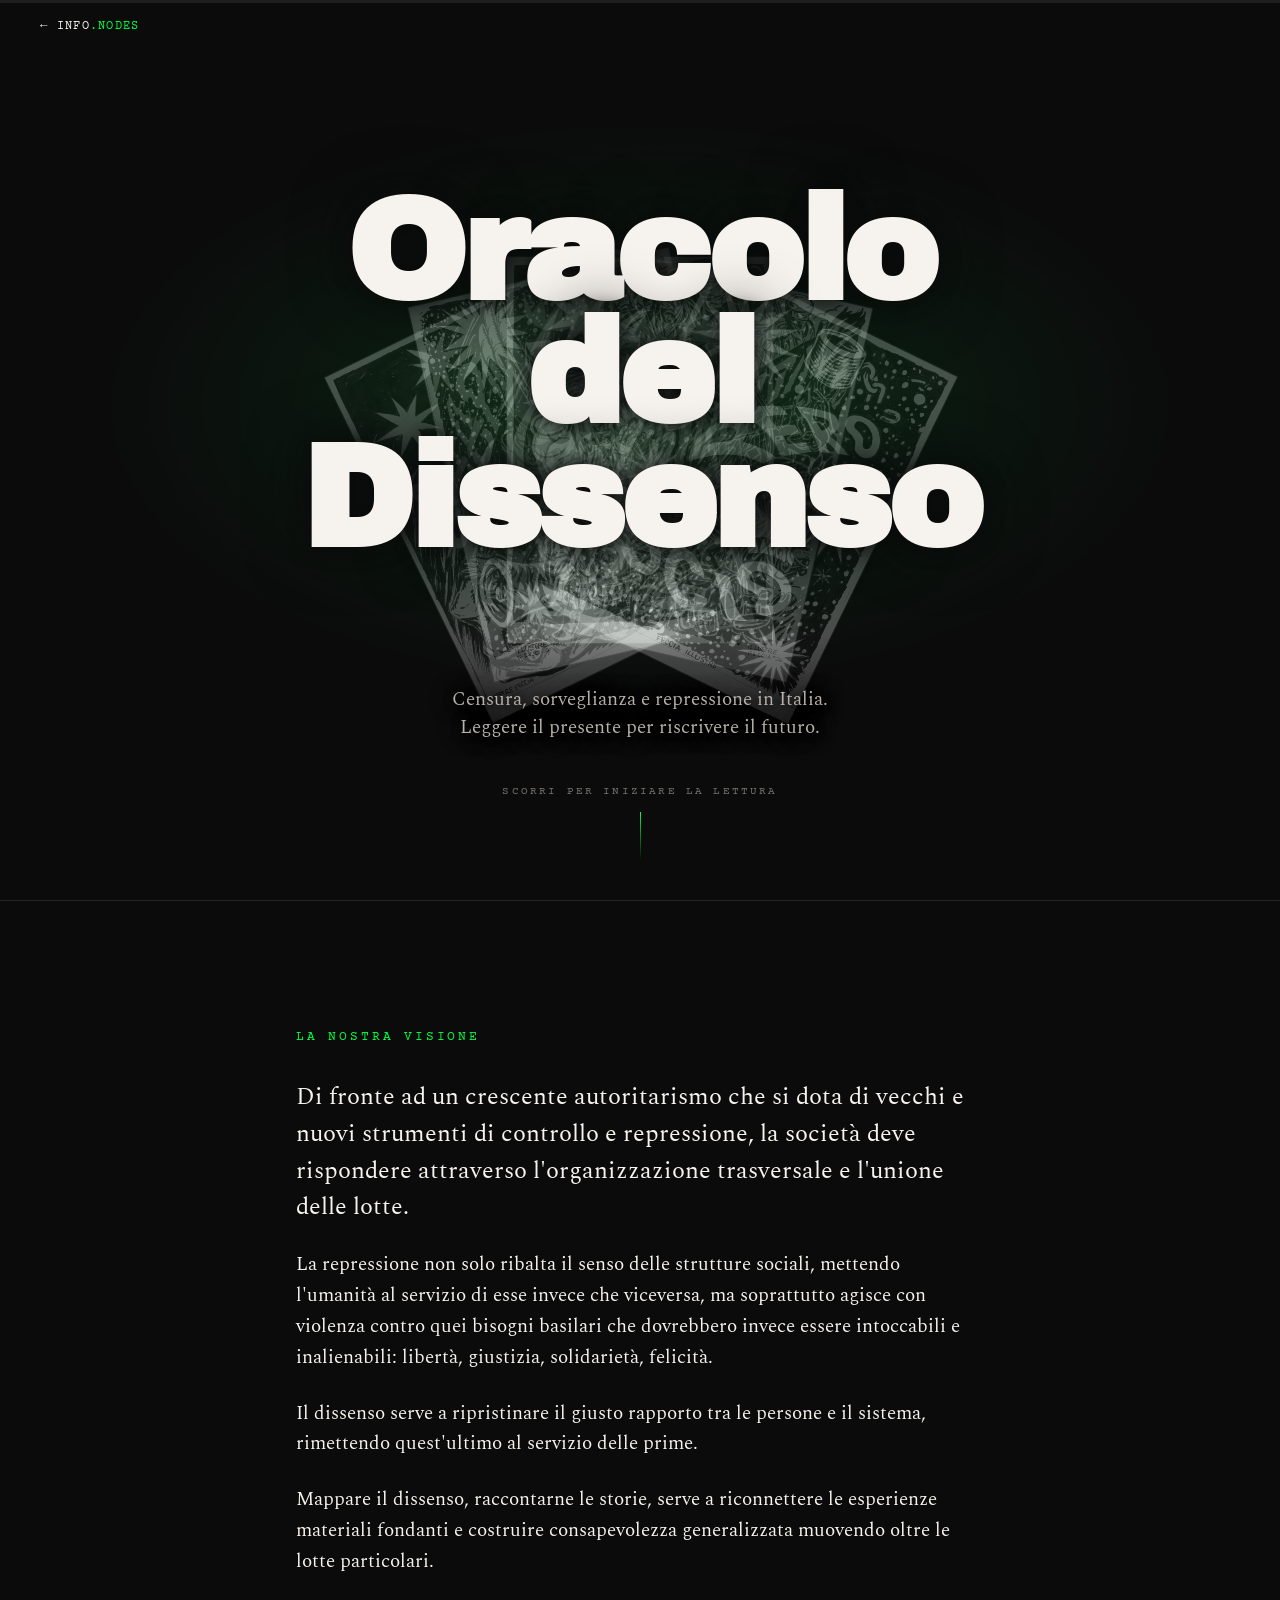
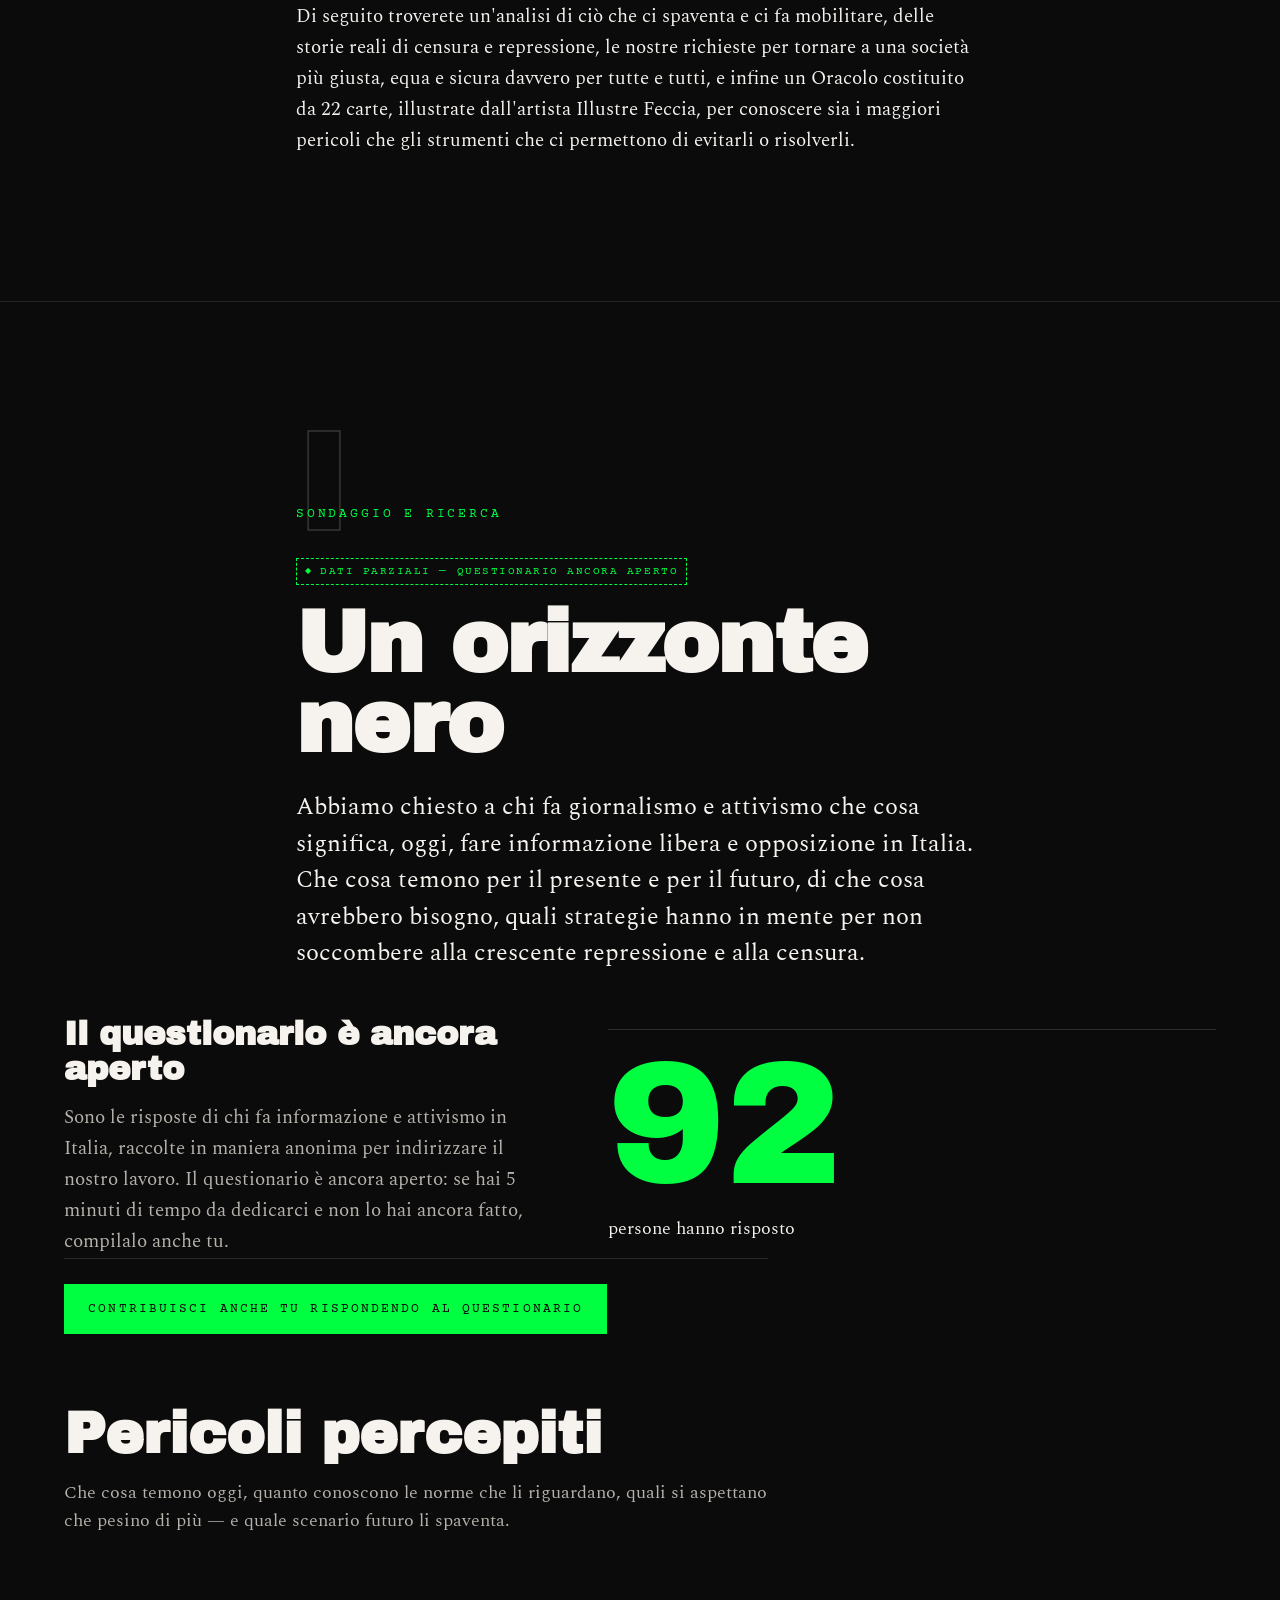
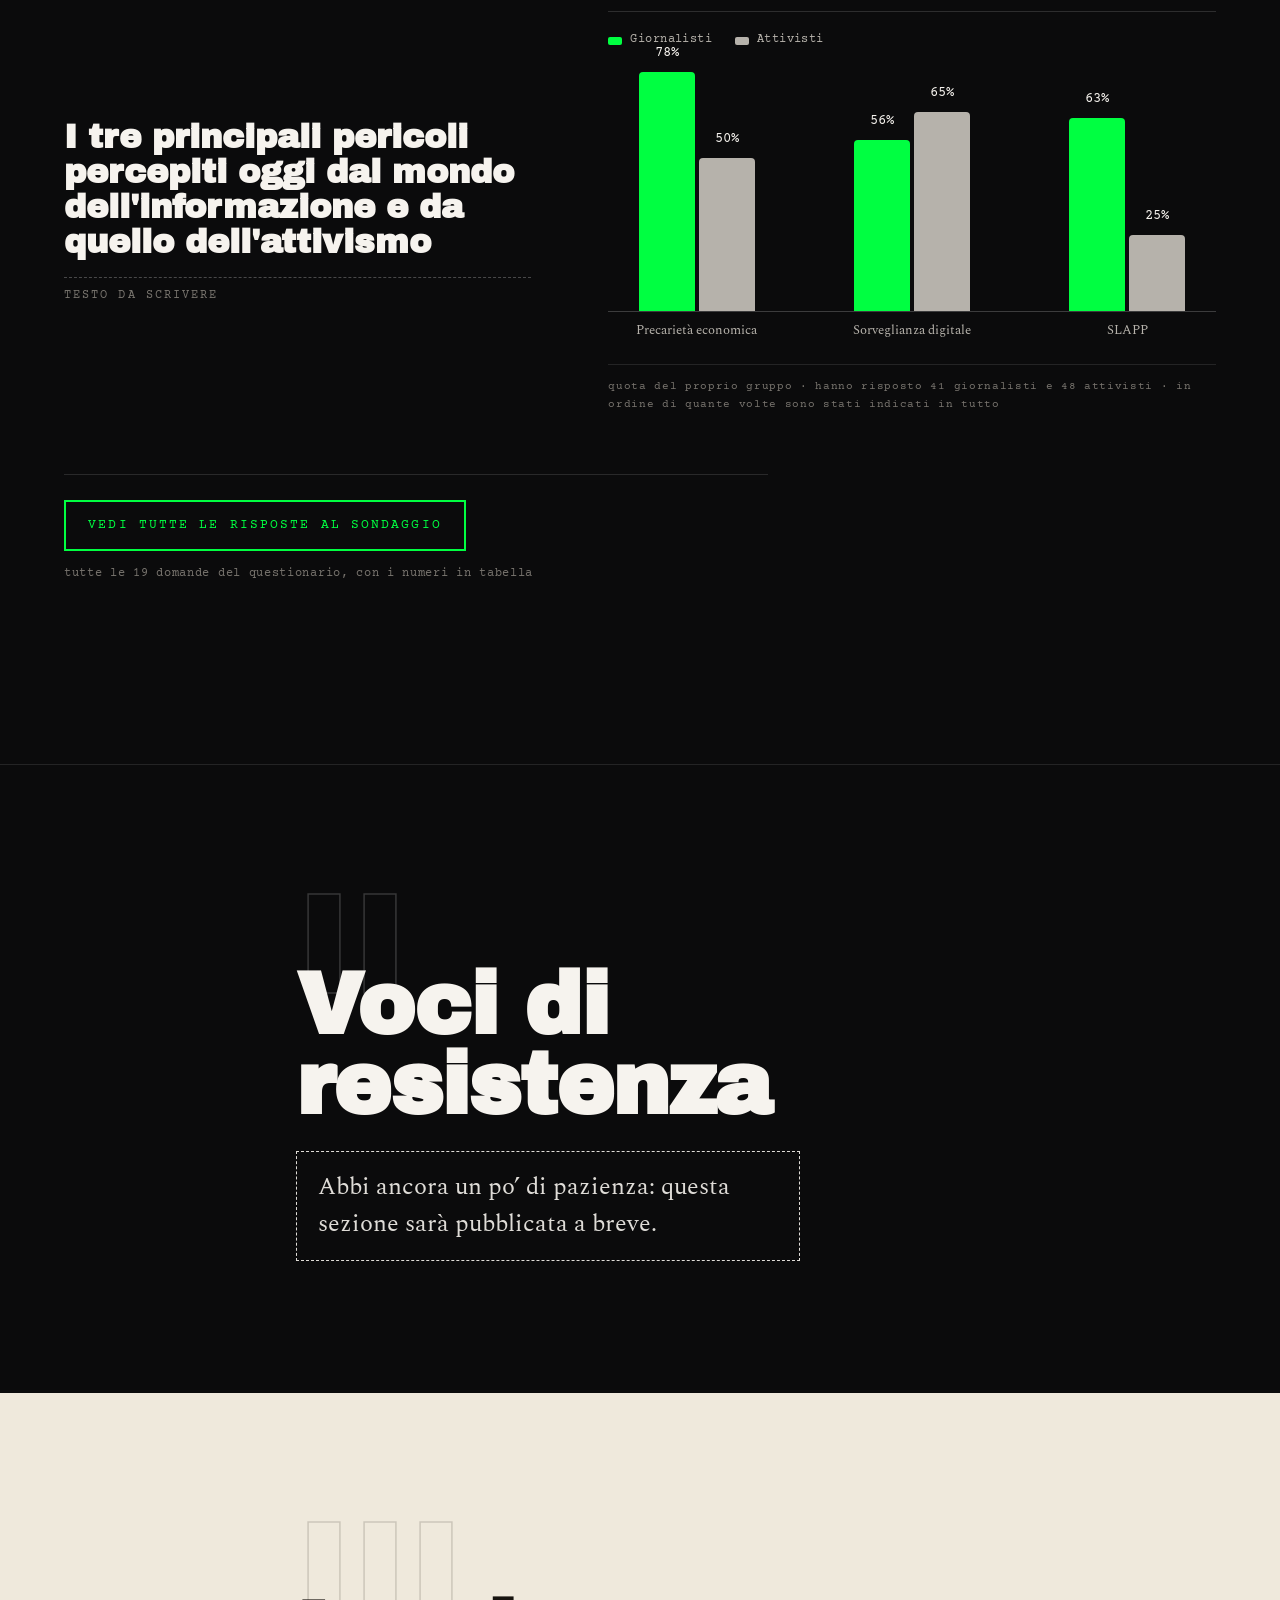
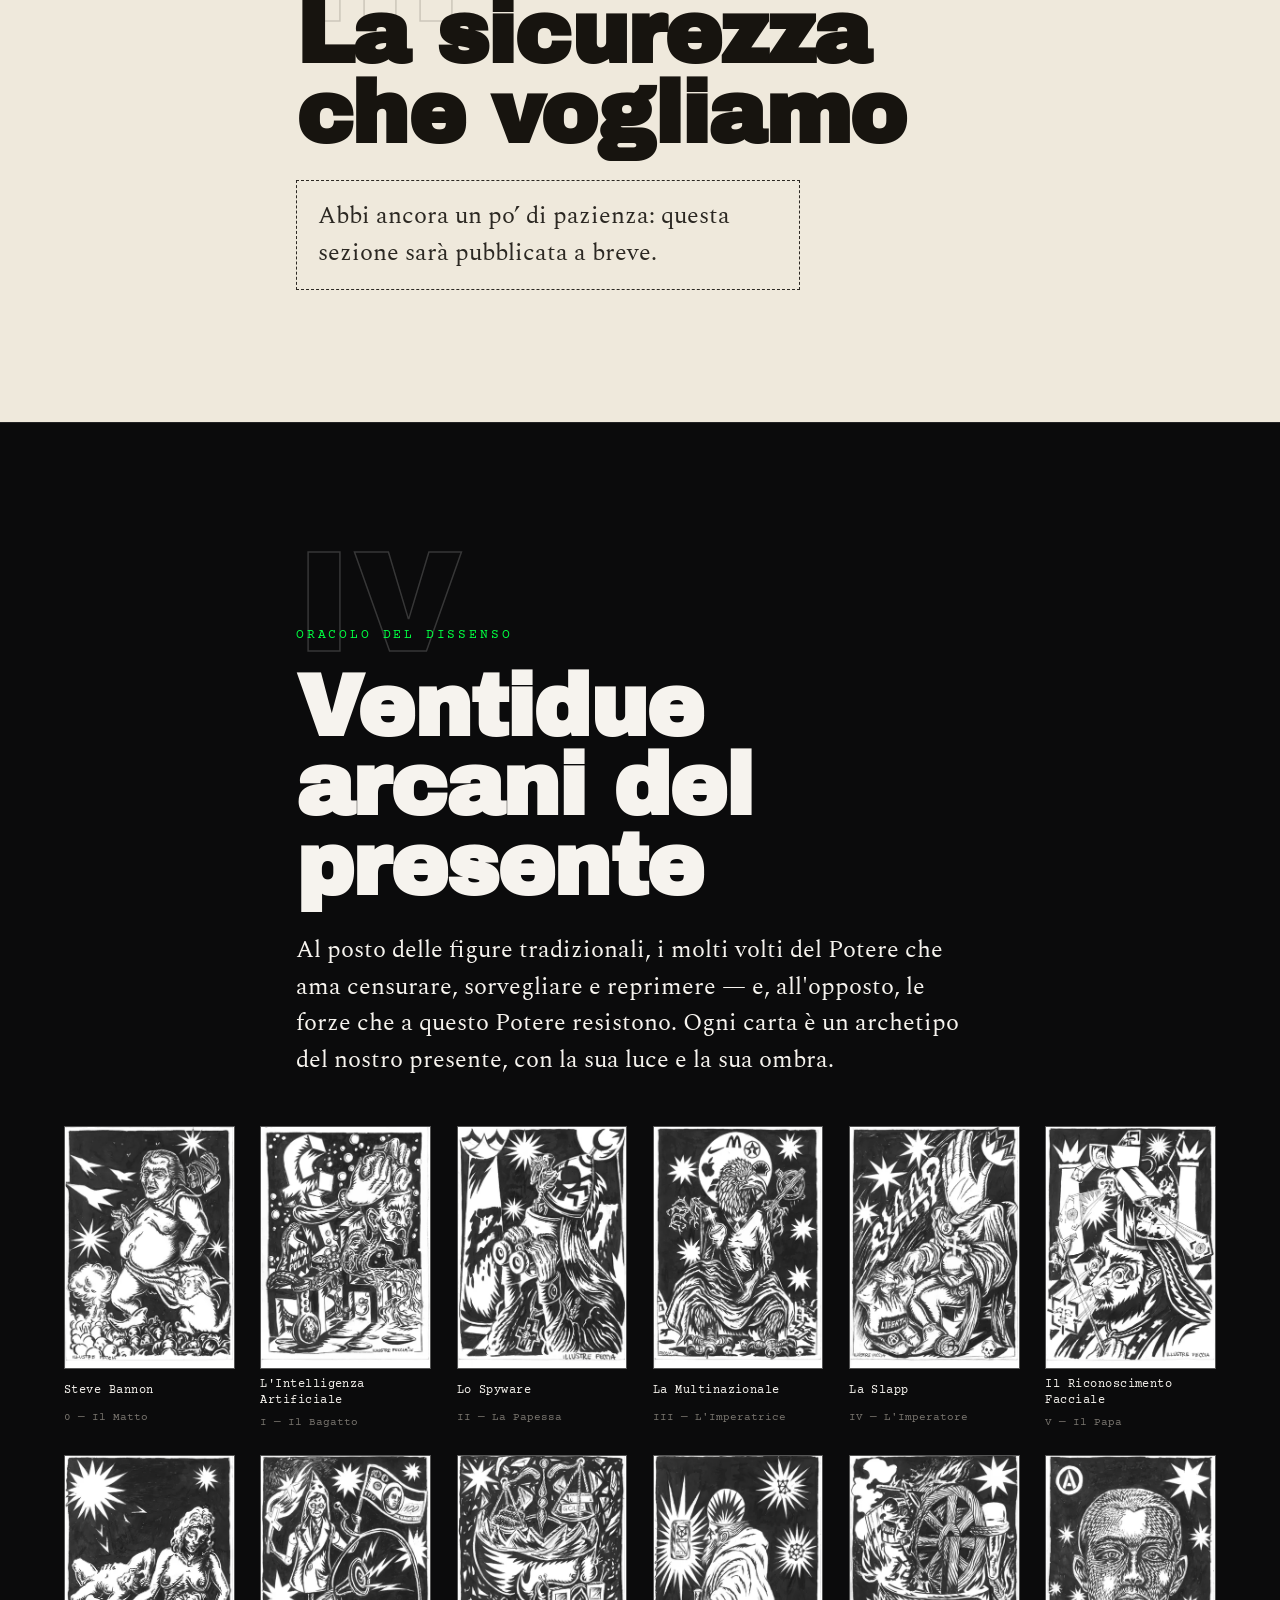
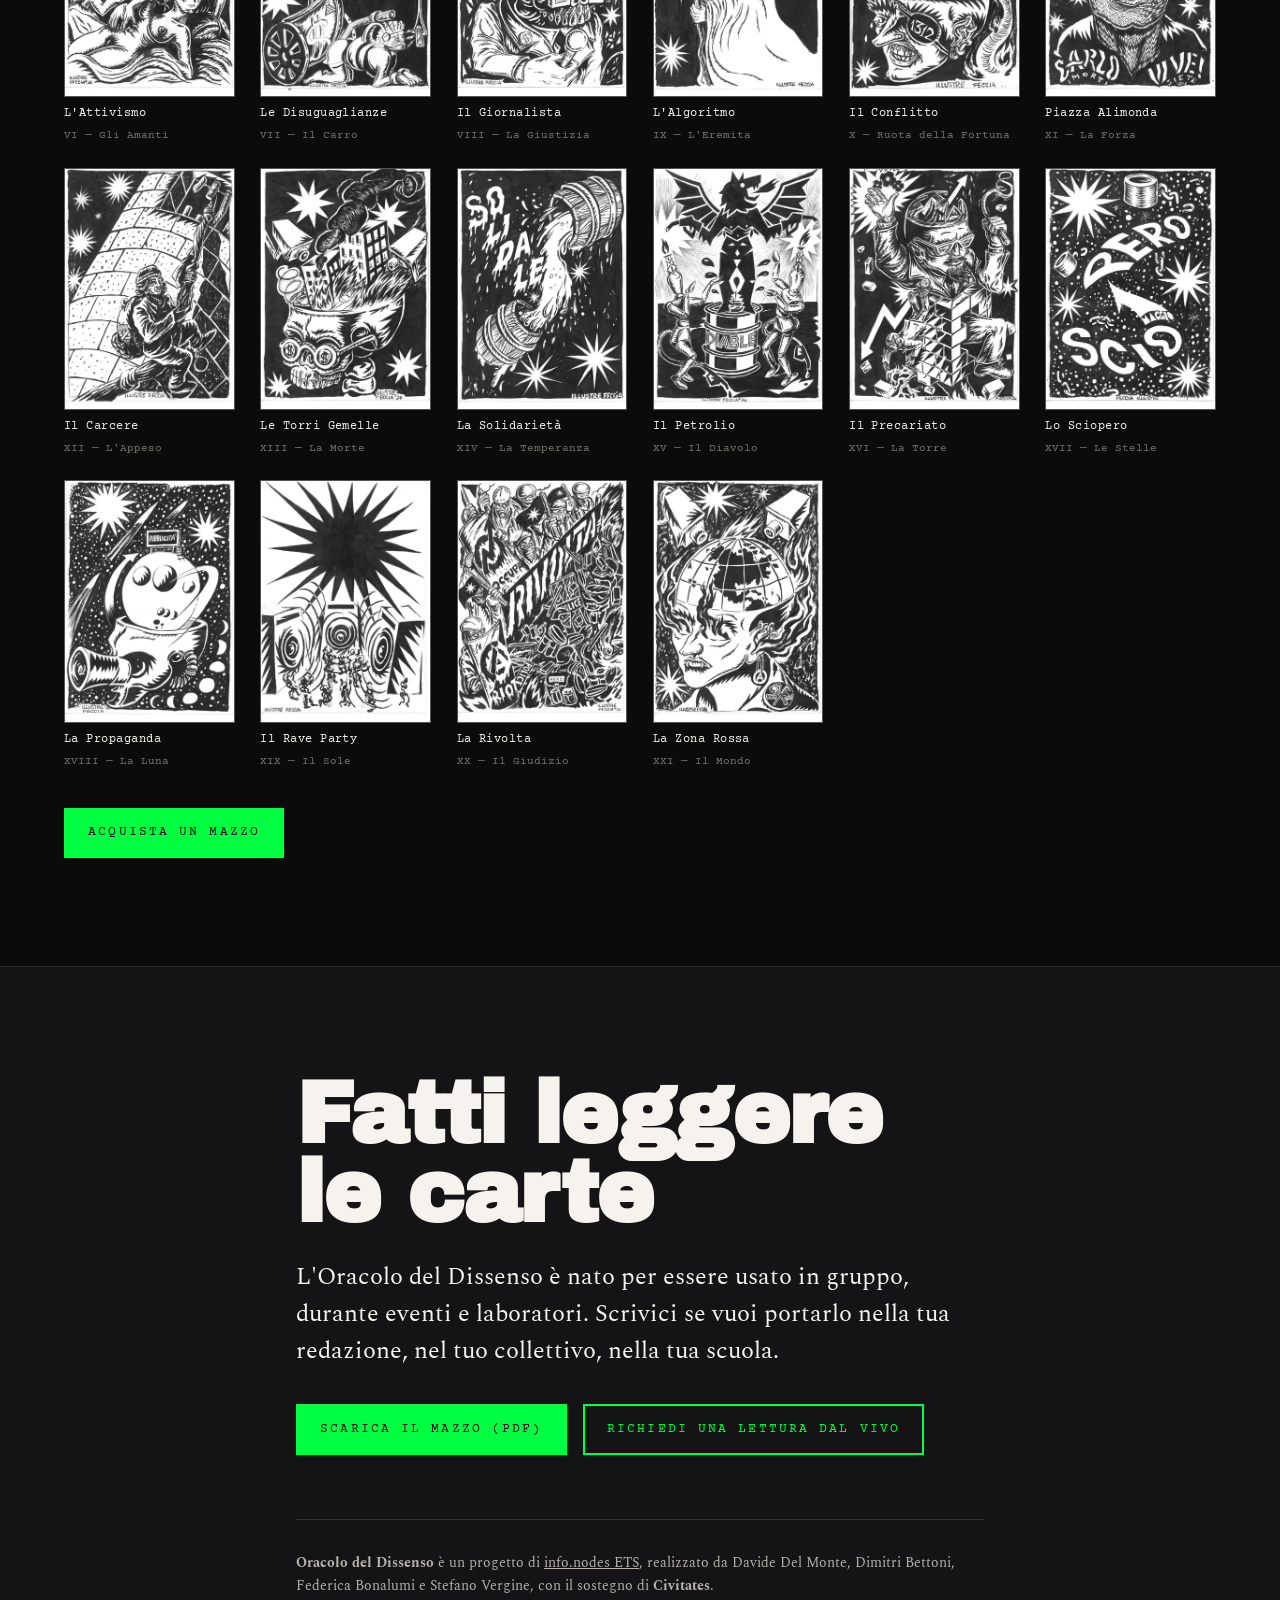
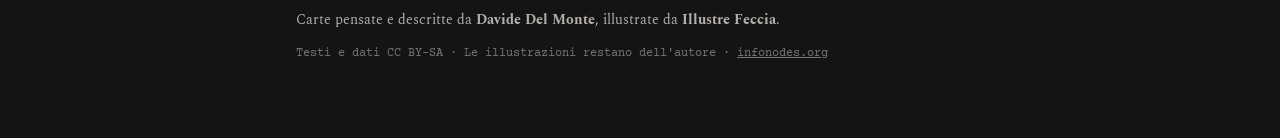
==== index.html @ 575c10c7 "Aggiorna il sito — 02/11/2026 11:31" ====
<!doctype html>
<html lang="it">
<head>
<meta charset="utf-8">
<meta name="viewport" content="width=device-width, initial-scale=1">
<meta name="robots" content="noindex, nofollow">
<title>Oracolo del Dissenso — info.nodes</title>
<meta name="description" content="22 carte per leggere il presente. Un'inchiesta di info.nodes su censura, sorveglianza e repressione del dissenso in Italia.">
<meta property="og:title" content="Oracolo del Dissenso">
<meta property="og:description" content="22 carte per leggere il presente. Un'inchiesta di info.nodes su censura e dissenso.">
<meta property="og:image" content="assets/carte/cover.webp">
<link rel="preconnect" href="https://fonts.googleapis.com">
<link rel="preconnect" href="https://fonts.gstatic.com" crossorigin>
<link href="https://fonts.googleapis.com/css2?family=Archivo+Black&family=Spectral:ital,wght@0,400;0,600;1,400&family=Courier+Prime:ital,wght@0,400;0,700;1,400&display=swap" rel="stylesheet">
<link rel="stylesheet" href="css/style.css?v=202611021131">
</head>
<body>

<div class="avanzamento"><span id="barra"></span></div>

<nav class="nav" id="nav" aria-label="Sezioni">
  <a class="area__back" href="https://www.infonodes.org/">← info<span>.nodes</span></a>
  <ul class="nav__voci">
    <li><a href="#dati">Dati</a></li>
    <li><a href="#voci">Voci</a></li>
    <li><a href="#vera-sicurezza">Vera Sicurezza</a></li>
    <li><a href="#oracolo">Oracolo</a></li>
    <li><a href="acquista.html" class="nav__cta"><span class="nav__cta-lungo">Acquista un mazzo</span><span class="nav__cta-corto">Il mazzo</span></a></li>
  </ul>
</nav>

<!-- ═══ 0. SOGLIA ═══ -->
<header class="soglia" id="soglia">
  <!-- Ritorno a info.nodes sempre visibile sulla testata: la barra .nav compare
       solo dopo aver scrollato, quindi in cima serve un pulsante a sé. -->
  <a class="soglia__home" href="https://www.infonodes.org/">← info<span>.nodes</span></a>
  <div class="soglia__ventaglio" aria-hidden="true">
    <img src="assets/carte/04-slapp.webp" alt="" data-v="1">
    <img src="assets/carte/18-propaganda.webp" alt="" data-v="2">
    <img src="assets/carte/13-torri-gemelle.webp" alt="" data-v="3">
    <img src="assets/carte/20-rivolta.webp" alt="" data-v="4">
    <img src="assets/carte/17-sciopero.webp" alt="" data-v="5">
  </div>
  <div class="soglia__testo">
    <h1>Oracolo<br>del Dissenso</h1>
  </div>
  <div class="soglia__piede">
    <p class="soglia__claim">Censura, sorveglianza e repressione in Italia.<br>
      Leggere il presente per riscrivere il futuro.</p>
    <div class="soglia__scroll"><span>scorri per iniziare la lettura</span><i></i></div>
  </div>
</header>

<!-- ═══ 1. LA DOMANDA ═══ -->
<section class="domanda" id="domanda">
  <div class="colonna">
    <p class="occhiello">La nostra visione</p>
    <p class="lead">Di fronte ad un crescente autoritarismo che si dota di vecchi
      e nuovi strumenti di controllo e repressione, la società deve rispondere
      attraverso l'organizzazione trasversale e l'unione delle lotte.</p>
    <p>La repressione non solo ribalta il senso delle strutture sociali, mettendo
      l'umanità al servizio di esse invece che viceversa, ma soprattutto agisce con
      violenza contro quei bisogni basilari che dovrebbero invece essere intoccabili
      e inalienabili: libertà, giustizia, solidarietà, felicità.</p>
    <p>Il dissenso serve a ripristinare il giusto rapporto tra le persone e il
      sistema, rimettendo quest'ultimo al servizio delle prime.</p>
    <p>Mappare il dissenso, raccontarne le storie, serve a riconnettere le
      esperienze materiali fondanti e costruire consapevolezza generalizzata
      muovendo oltre le lotte particolari.</p>
    <p>Di seguito troverete un'analisi di ciò che ci spaventa e ci fa mobilitare,
      delle storie reali di censura e repressione, le nostre richieste per tornare a
      una società più giusta, equa e sicura davvero per tutte e tutti, e infine un
      Oracolo costituito da 22 carte, illustrate dall'artista Illustre Feccia, per
      conoscere sia i maggiori pericoli che gli strumenti che ci permettono di
      evitarli o risolverli.</p>
  </div>
</section>

<!-- ═══ 2. DATI — sondaggio e ricerca ═══ -->
<section class="capitolo capitolo--scuro" id="dati" data-capitolo="I"></section>

<!-- ═══ 3. VOCI DI RESISTENZA ═══ -->
<section class="capitolo capitolo--scuro" id="voci" data-capitolo="II"></section>

<!-- ═══ 4. LA SICUREZZA CHE VOGLIAMO — il decreto ═══ -->
<section class="capitolo capitolo--carta" id="vera-sicurezza" data-capitolo="III"></section>

<!-- ═══ 5. ORACOLO DEL DISSENSO — le 22 carte ═══ -->
<section class="capitolo capitolo--scuro" id="oracolo" data-capitolo="IV"></section>

<!-- ═══ 6. CHIUSURA — «Fatti leggere le carte» ═══
     La lettura interattiva è stata tolta il 27/08/2026: l'Oracolo si fa in
     presenza, con qualcuno che gira le carte. Qui si chiede di incontrarsi. -->
<footer class="chiusura" id="lettura">
  <div class="colonna">
    <h2 class="titolo-grosso">Fatti leggere<br>le carte</h2>
    <p class="lead">L'Oracolo del Dissenso è nato per essere usato in gruppo, durante
      eventi e laboratori. Scrivici se vuoi portarlo nella tua redazione, nel tuo
      collettivo, nella tua scuola.</p>
    <p class="chiusura__azioni">
      <a class="btn" href="https://drive.google.com/uc?export=download&amp;id=13VuDmVReKaufs12iuzPLD6K3mHkXj4KN">Scarica il mazzo (PDF)</a>
      <a class="btn btn--ghost" href="mailto:comunicazione@infonodes.org?subject=Richiesta%20di%20una%20lettura%20dell%27Oracolo%20del%20Dissenso">Richiedi una lettura dal vivo</a>
    </p>
    <div class="crediti">
      <p><strong>Oracolo del Dissenso</strong> è un progetto di
        <a href="https://www.infonodes.org">info.nodes ETS</a>, realizzato da
        Davide Del Monte, Dimitri Bettoni, Federica Bonalumi e Stefano Vergine,
        con il sostegno di <strong>Civitates</strong>.</p>
      <p>Carte pensate e descritte da <strong>Davide Del Monte</strong>,
        illustrate da <strong>Illustre Feccia</strong>.</p>
      <p class="crediti__licenza">Testi e dati CC BY-SA · Le illustrazioni restano
        dell'autore · <a href="https://www.infonodes.org">infonodes.org</a></p>
    </div>
  </div>
</footer>

<!-- scheda carta -->
<dialog class="scheda" id="scheda">
  <button class="scheda__chiudi" id="scheda-chiudi" aria-label="Chiudi">×</button>
  <div class="scheda__corpo" id="scheda-corpo"></div>
</dialog>

<script src="js/grafici.js?v=202611021131"></script>
<script src="js/oracolo.js?v=202611021131"></script>
</body>
</html>
---- css/style.css ----
/* ============================================================
   ORACOLO DEL DISSENSO — info.nodes
   Sistema visivo: inchiostro nero + carta + un solo accento verde fosforo.
   Deriva dalle illustrazioni di Illustre Feccia: bianco e nero,
   pennarello, alto contrasto, stampa zine.
   ============================================================ */

:root {
  /* superfici */
  --nero:      #0b0b0c;
  --nero-2:    #141416;
  --nero-3:    #1e1e21;
  --carta:     #efe9dc;
  --carta-2:   #e2dacb;

  /* inchiostri */
  --bianco:    #f6f3ee;
  --bianco-2:  #b6b2ab;   /* testo secondario su scuro */
  --bianco-3:  #78746e;   /* testo terziario su scuro */
  --scuro:     #17140f;   /* testo su carta */
  --scuro-2:   #55504a;
  --scuro-3:   #8b857d;

  /* accento unico — verde fosforo da terminale, lo stesso di MARLA */
  --verde:       #00ff41;
  --verde-2:     #7dffa6;   /* verde tenue, per il testo enfatizzato */
  --verde-op:    rgba(0, 255, 65, .12);
  --verde-carta: #0c6b2e;   /* verde scuro: l'unico leggibile sul fondo chiaro */

  /* tipografia */
  --display: 'Archivo Black', 'Arial Black', Impact, sans-serif;
  --serif:   'Spectral', Georgia, 'Times New Roman', serif;
  --mono:    'Courier Prime', 'Courier New', monospace;

  /* Linee, bordi e piste dei grafici: velature di bianco sul fondo scuro.
     Sono variabili perché il tema chiaro le ribalta tutte insieme. */
  --l04: rgba(255,255,255,.04);
  --l08: rgba(255,255,255,.08);
  --l10: rgba(255,255,255,.1);
  --l12: rgba(255,255,255,.12);
  --l14: rgba(255,255,255,.14);
  --l15: rgba(255,255,255,.15);
  --l16: rgba(255,255,255,.16);
  --l18: rgba(255,255,255,.18);
  --l20: rgba(255,255,255,.2);
  --l25: rgba(255,255,255,.25);
  --l28: rgba(255,255,255,.28);
  --l30: rgba(255,255,255,.3);
  --l35: rgba(255,255,255,.35);

  --velo-nav: rgba(11,11,12,.86);
  --neutro:   #5c5a58;   /* barre delle risposte non significative */

  /* misure */
  --colonna: 46rem;
  --largo:   78rem;
  --bordo:   2px solid currentColor;
}

/* ============================================================
   TEMA CHIARO — pagina dei dati, per leggere alla luce e per stampare
   Ribalta solo le variabili: nessuna regola va riscritta due volte.
   ============================================================ */

.chiaro {
  --nero:     #ffffff;
  --nero-2:   #f4f1ea;
  --nero-3:   #eae5da;
  --bianco:   #17140f;
  --bianco-2: #4a463f;
  --bianco-3: #6f6a62;
  --verde:    var(--verde-carta);
  --verde-2:  #0c6b2e;
  --verde-op: rgba(12, 107, 46, .08);
  --velo-nav: rgba(255,255,255,.92);
  --neutro:   #b3aea4;

  --l04: rgba(23,20,15,.04);
  --l08: rgba(23,20,15,.09);
  --l10: rgba(23,20,15,.12);
  --l12: rgba(23,20,15,.14);
  --l14: rgba(23,20,15,.16);
  --l15: rgba(23,20,15,.17);
  --l16: rgba(23,20,15,.18);
  --l18: rgba(23,20,15,.2);
  --l20: rgba(23,20,15,.22);
  --l25: rgba(23,20,15,.28);
  --l28: rgba(23,20,15,.3);
  --l30: rgba(23,20,15,.32);
  --l35: rgba(23,20,15,.38);
}
.chiaro .btn {
  border-color: var(--verde-carta);
  background: var(--verde-carta);
  color: #fff;
}
.chiaro .btn:hover { background: transparent; color: var(--verde-carta); }

* { box-sizing: border-box; }

html { scroll-behavior: smooth; }
@media (prefers-reduced-motion: reduce) { html { scroll-behavior: auto; } }

body {
  margin: 0;
  background: var(--nero);
  color: var(--bianco);
  font-family: var(--serif);
  font-size: clamp(1.05rem, .55rem + .8vw, 1.2rem);
  line-height: 1.62;
  -webkit-font-smoothing: antialiased;
  overflow-x: hidden;
}

img { max-width: 100%; display: block; }
a { color: inherit; }

.sr-only {
  position: absolute; width: 1px; height: 1px; padding: 0; margin: -1px;
  overflow: hidden; clip: rect(0 0 0 0); white-space: nowrap; border: 0;
}

/* ---------- elementi ricorrenti ---------- */

.colonna {
  max-width: var(--colonna);
  margin-inline: auto;
  padding-inline: 1.5rem;
}
.colonna--stretta { max-width: 38rem; }

.occhiello {
  font-family: var(--mono);
  font-size: .8rem;
  letter-spacing: .22em;
  text-transform: uppercase;
  color: var(--verde);
  margin: 0 0 1.4rem;
}
.capitolo--carta .occhiello { color: var(--verde-carta); }

.titolo-grosso {
  font-family: var(--display);
  font-size: clamp(2.6rem, 1rem + 6vw, 5.4rem);
  line-height: .92;
  letter-spacing: -.02em;
  margin: 0 0 1.6rem;
  text-wrap: balance;
}

.lead {
  font-size: 1.28em;
  line-height: 1.5;
  color: var(--bianco);
}
/* ovunque il fondo sia chiaro, l'inchiostro torna scuro */
.capitolo--carta .lead, .pagina-carta .lead { color: var(--scuro); }

.btn, .btn-ghost {
  display: inline-block;
  font-family: var(--mono);
  font-size: .82rem;
  letter-spacing: .16em;
  text-transform: uppercase;
  text-decoration: none;
  padding: .95em 1.7em;
  border: 2px solid var(--verde);
  background: var(--verde);
  color: var(--nero);
  cursor: pointer;
  transition: background .15s, color .15s;
}
.btn:hover { background: transparent; color: var(--verde); }
.btn--ghost, .btn-ghost {
  background: transparent;
  color: var(--verde);
}
.btn--ghost:hover, .btn-ghost:hover { background: var(--verde); color: var(--nero); }
/* tasto esaurito ("Sold out"): visibile ma spento e non cliccabile.
   Contorno grigio con testo leggibile, invece del verde pieno. */
.btn:disabled, .btn[disabled] {
  background: transparent;
  border-color: rgba(255, 255, 255, .3);
  color: rgba(255, 255, 255, .55);
  cursor: not-allowed;
  pointer-events: none;
}

/* su fondo chiaro il verde fosforo non si legge: serve la variante scura */
.capitolo--carta .btn, .pagina-carta .btn {
  border-color: var(--verde-carta);
  background: var(--verde-carta);
  color: var(--carta);
}
.capitolo--carta .btn:hover, .pagina-carta .btn:hover {
  background: transparent; color: var(--verde-carta);
}

/* ---------- barra di avanzamento ---------- */

.avanzamento {
  position: fixed; inset: 0 0 auto 0; height: 3px; z-index: 60;
  background: var(--l08);
}
.avanzamento span {
  display: block; height: 100%; width: 0;
  background: var(--verde);
}

/* ---------- nav ---------- */

.nav {
  position: fixed; top: 3px; left: 0; right: 0; z-index: 50;
  display: flex; align-items: center; justify-content: space-between;
  gap: 1.5rem;
  padding: .85rem clamp(1rem, 4vw, 2.5rem);
  background: var(--velo-nav);
  backdrop-filter: blur(10px);
  border-bottom: 1px solid var(--l10);
  transform: translateY(-110%);
  transition: transform .35s ease;
}
.nav.visibile { transform: none; }

.nav__logo {
  font-family: var(--display);
  font-size: .95rem; line-height: 1; letter-spacing: -.01em;
  text-decoration: none; color: var(--bianco);
}
.nav__logo span {
  display: block; font-family: var(--mono); font-size: .62rem;
  letter-spacing: .2em; color: var(--verde); margin-top: .3rem;
}
/* dal 08/09/2026 il marchio nella barra e' il logo info.nodes, non piu' la
   scritta: si dimensiona in altezza, la larghezza segue le proporzioni */
.nav__logo img { display: block; height: 1.5rem; width: auto; }
/* il marchio quando non e' un link: stessa faccia, ma non invita a cliccare */
.nav__logo--fermo { cursor: default; }
/* Dal 17/09/2026 in tutte le pagine, al posto del logo, c'e' «← info.nodes»:
   lo stesso pulsante testuale del nuovo sito info.nodes, che riporta alla sua
   home. La definizione (.area__back) sta piu' sotto, con la pagina di acquisto
   che l'ha avuta per prima; qui dentro la barra sta in fila con le voci, quindi
   niente posizione assoluta. */
.nav .area__back { position: static; white-space: nowrap; }
/* il preambolo e' su carta: il grigio chiaro della barra scura li' sparirebbe.
   Stessi valori delle pagine su carta del nuovo sito. */
.pagina-carta .area__back { color: rgba(23,20,15,.66); }
.pagina-carta .area__back span,
.pagina-carta .area__back:hover { color: var(--verde-carta); }
.nav__voci {
  display: flex; align-items: center; gap: 1.6rem;
  list-style: none; margin: 0; padding: 0;
  font-family: var(--mono); font-size: .78rem; letter-spacing: .1em;
  text-transform: uppercase;
}
.nav__voci a { text-decoration: none; color: var(--bianco-2); transition: color .2s; }
.nav__voci a:hover { color: var(--bianco); }

/* la sezione in cui si sta leggendo: verde, con la riga sotto */
.nav__voci a.attivo { color: var(--verde); }
.nav__voci a:not(.nav__cta) { position: relative; }
.nav__voci a:not(.nav__cta)::after {
  content: ''; position: absolute; left: 0; right: 0; bottom: -.5em;
  height: 2px; background: var(--verde);
  transform: scaleX(0); transform-origin: left;
  transition: transform .25s ease;
}
.nav__voci a:not(.nav__cta).attivo::after { transform: scaleX(1); }
/* l'ultima voce è già un riquadro verde: quando tocca a lei, si riempie */
.nav__cta.attivo { background: var(--verde); color: var(--nero) !important; }
.nav__cta {
  border: 1px solid var(--verde); color: var(--verde) !important;
  padding: .5em 1em;
}
.nav__cta:hover { background: var(--verde); color: var(--nero) !important; }
.nav__bottone {
  font: inherit; font-family: var(--mono); font-size: .78rem;
  letter-spacing: .1em; text-transform: uppercase;
  background: none; border: 0; padding: 0; cursor: pointer;
  color: var(--bianco-2);
}
.nav__bottone:hover { color: var(--verde); }
@media (max-width: 900px) { .nav__voci li:not(:last-child) { display: none; } }
/* i comandi della pagina dei dati restano anche sullo stretto: leggere su
   fondo chiaro serve soprattutto al telefono, alla luce del sole */
@media (max-width: 900px) { .nav__voci li.nav__sempre { display: list-item; } }
.nav__cta-corto { display: none; }
@media (max-width: 560px) {
  .nav { gap: .75rem; padding-inline: .9rem; }
  .nav__logo { font-size: .82rem; }
  .nav__logo img { height: 1.2rem; }
  .nav .area__back { font-size: .72rem; letter-spacing: .06em; }
  .nav__voci { font-size: .68rem; letter-spacing: .06em; }
  .nav__cta { padding: .5em .7em; }
  .nav__cta-lungo { display: none; }
  .nav__cta-corto { display: inline; }
  .nav__voci { gap: .9rem; }
  #tema { font-size: 0; }              /* resta solo il pallino, il testo no */
  #tema::before { content: '◐'; font-size: 1.1rem; }
}

/* ============================================================
   0. SOGLIA
   ============================================================ */

/* Due fasce: il titolo al centro, il claim e l'invito a scorrere in basso.
   Il claim stava sotto al titolo, cioè proprio sopra alle carte del
   ventaglio: grigio su bianco, illeggibile. */
/* «← info.nodes» sempre visibile in alto a sinistra sulla testata (la barra
   .nav compare solo scrollando). Scorre via con la testata. */
.soglia__home {
  position: absolute;
  top: 1rem;
  left: clamp(1rem, 4vw, 2.5rem);
  z-index: 10;
  font-family: var(--mono);
  font-size: 0.78rem;
  letter-spacing: 0.1em;
  text-transform: uppercase;
  text-decoration: none;
  color: var(--bianco);
  transition: color 0.2s;
}
.soglia__home span { color: var(--verde); }
.soglia__home:hover { color: var(--verde); }

.soglia {
  position: relative;
  min-height: 100svh;
  display: grid;
  grid-template-rows: 1fr auto;
  justify-items: center;
  padding: 6rem 1.5rem 2.5rem;
  overflow: hidden;
  isolation: isolate;
}
.soglia__testo { align-self: center; }
.soglia__piede {
  display: grid; justify-items: center; gap: 2.5rem;
  position: relative;
  text-align: center;
}
/* velo scuro sotto al claim: le carte restano visibili, il testo si legge
   comunque anche se il ventaglio si muove */
.soglia__piede::before {
  content: ''; position: absolute; z-index: -1;
  inset: -3rem -50vw -3rem -50vw;
  background: linear-gradient(to top, var(--nero) 45%, transparent);
}
.soglia::after {  /* alone verde molto tenue */
  content: ''; position: absolute; inset: 0; z-index: -1;
  background: radial-gradient(60% 45% at 50% 45%, var(--verde-op), transparent 70%);
}

.soglia__ventaglio {
  position: absolute; inset: 0; z-index: -1;
  display: grid; place-items: center;
  pointer-events: none;
}
.soglia__ventaglio img {
  position: absolute;
  width: clamp(150px, 21vw, 290px);
  filter: grayscale(1) contrast(1.15);
  opacity: .22;
  border: 1px solid var(--l25);
  transform-origin: 50% 120%;
  transition: transform 1.4s cubic-bezier(.2,.8,.2,1), opacity 1.4s;
}
.soglia__ventaglio img[data-v="1"] { transform: rotate(-26deg) translateY(2rem); }
.soglia__ventaglio img[data-v="2"] { transform: rotate(-13deg) translateY(.5rem); }
.soglia__ventaglio img[data-v="3"] { transform: rotate(0deg); opacity: .28; }
.soglia__ventaglio img[data-v="4"] { transform: rotate(13deg) translateY(.5rem); }
.soglia__ventaglio img[data-v="5"] { transform: rotate(26deg) translateY(2rem); }

.soglia__testo { text-align: center; max-width: 52rem; }
/* il marchio non sta piu' sopra il titolo: dall'08/09/2026 vive nella barra
   in alto a sinistra */
.soglia__testo h1 {
  font-family: var(--display);
  font-size: clamp(3rem, .5rem + 11vw, 9rem);
  line-height: .86;
  letter-spacing: -.03em;
  margin: 0 0 1.8rem;
  text-shadow: 0 0 60px rgba(11,11,12,.9), 0 0 20px rgba(11,11,12,1);
}
.soglia__claim {
  font-size: 1.2rem; line-height: 1.5; color: var(--bianco-2);
  margin: 0; text-wrap: balance; max-width: 32rem;
  text-shadow: 0 0 24px var(--nero), 0 0 10px var(--nero);
}
/* sullo stretto le due righe si spezzerebbero comunque: meglio lasciar
   decidere al browser dove andare a capo */
@media (max-width: 560px) {
  .soglia__claim br { display: none; }
  .soglia__claim { font-size: 1.05rem; }
}

.soglia__scroll {
  display: grid; justify-items: center; gap: .7rem;
  font-family: var(--mono); font-size: .68rem;
  letter-spacing: .2em; text-transform: uppercase; color: var(--bianco-3);
}
.soglia__scroll i {
  display: block; width: 1px; height: 3rem;
  background: linear-gradient(var(--verde), transparent);
  animation: giu 2.2s ease-in-out infinite;
}
@keyframes giu { 0%,100% { opacity: .3; } 50% { opacity: 1; } }

/* ============================================================
   1. LA DOMANDA
   ============================================================ */

.domanda {
  padding: clamp(6rem, 14vh, 11rem) 0;
  border-top: 1px solid var(--l10);
}
.domanda p + p { margin-top: 1.3em; }
.domanda strong { color: var(--verde-2); font-weight: 600; }

/* ============================================================
   capitoli
   ============================================================ */

.capitolo { position: relative; padding: clamp(5rem, 12vh, 9rem) 0; }
.capitolo--carta { background: var(--carta); color: var(--scuro); }
.capitolo--scuro { border-top: 1px solid var(--l10); }

.capitolo__intro { max-width: var(--colonna); margin-inline: auto; padding-inline: 1.5rem; }
/* messaggio "abbi pazienza" per una sezione non ancora pubblicata: si adatta al
   fondo (chiaro o scuro) con currentColor */
.capitolo__pazienza {
  border: 1px dashed currentColor;
  padding: 1.1rem 1.3rem;
  max-width: 42ch;
  opacity: 0.9;
}
.capitolo__numero {
  font-family: var(--display);
  font-size: clamp(4rem, 12vw, 9rem);
  line-height: 1;
  color: transparent;
  -webkit-text-stroke: 1.5px var(--l18);
  margin: 0 0 -.35em;
  user-select: none;
}
.capitolo--carta .capitolo__numero { -webkit-text-stroke-color: rgba(23,20,15,.16); }

.badge-provvisorio {
  display: inline-flex; align-items: center; gap: .5rem;
  font-family: var(--mono); font-size: .68rem; letter-spacing: .14em;
  text-transform: uppercase;
  border: 1px dashed var(--verde); color: var(--verde);
  padding: .35em .7em; margin-bottom: 1.2rem;
}
.badge-provvisorio::before { content: '◆'; font-size: .7em; }
.capitolo--carta .badge-provvisorio { border-color: var(--verde-carta); color: var(--verde-carta); }

/* ============================================================
   2. SONDAGGIO — scrollytelling
   ============================================================ */

.scrolly {
  max-width: var(--largo);
  margin: 4rem auto 0;
  padding-inline: clamp(1.5rem, 4vw, 3rem);
}
/* Un blocco = una domanda del sondaggio: testo a sinistra, grafico a destra.
   Niente grafico "appeso": con sedici blocchi allungava la pagina a
   quarantamila pixel, e la figura alta quanto il blocco non aveva comunque
   spazio per scorrere. Il ritmo lo dà la dissolvenza all'ingresso. */
.blocco {
  display: grid;
  grid-template-columns: minmax(0, 1fr) minmax(0, 1.3fr);
  gap: clamp(2rem, 6vw, 5rem);
  min-height: 58svh;
  align-items: center;
  padding: clamp(2.5rem, 6vh, 5rem) 0;
}
.blocco__testo {
  align-self: center;
  opacity: .35;
  transform: translateY(1rem);
  transition: opacity .5s, transform .5s;
}
.blocco.attivo .blocco__testo { opacity: 1; transform: none; }
.blocco__testo h4 {
  font-family: var(--display);
  font-size: clamp(1.5rem, 1rem + 1.4vw, 2.1rem);
  line-height: 1.05; margin: 0 0 1rem;
}

/* stacco fra le tre parti del sondaggio */
.sottosezione {
  padding: clamp(4rem, 10vh, 7rem) 0 1rem;
  border-top: 1px solid var(--l16);
  max-width: 44rem;
}
.sottosezione:first-child { border-top: 0; padding-top: 0; }
.sottosezione__numero {
  font-family: var(--mono); font-size: .72rem; letter-spacing: .22em;
  text-transform: uppercase; color: var(--verde); margin: 0 0 .8rem;
}
.sottosezione__titolo {
  font-family: var(--display);
  font-size: clamp(2.1rem, 1rem + 3.4vw, 3.6rem);
  line-height: .98; margin: 0 0 1rem;
}
.sottosezione__testo { margin: 0; color: var(--bianco-2); font-size: 1.1rem; }

/* segnaposto sul fondo scuro: il grafico c'è, il commento no */
.blocco__testo .in-attesa {
  font-family: var(--mono); font-size: .72rem;
  letter-spacing: .18em; text-transform: uppercase;
  color: var(--bianco-3);
  border-top: 1px dashed var(--l25);
  padding-top: .6rem; margin: 0;
}
.blocco__testo p { margin: 0; color: var(--bianco-2); }

.blocco__figura { align-self: center; }

/* blocco a tutta larghezza: elenchi lunghi e citazioni non stanno in metà pagina */
.blocco--largo {
  grid-template-columns: 1fr;
  min-height: 0;
  gap: 2rem;
}
.blocco--largo .blocco__testo { max-width: 44rem; }

/* il numero che apre il capitolo. Sta attaccato al sommario, non dentro lo
   scrollytelling: non deve prendersi mezza schermata come i blocchi che
   arrivano dopo, altrimenti l'apertura si allunga invece di accorciarsi. */
.apertura {
  max-width: var(--largo);
  margin: clamp(2rem, 5vh, 3.5rem) auto 0;
  padding-inline: clamp(1.5rem, 4vw, 3rem);
}
.blocco--apertura { min-height: 0; padding: 0; }

/* pulsante in coda a ogni parte */
.sottosezione__vaia {
  display: grid; gap: .9rem; justify-items: start;
  margin: 0 0 clamp(3rem, 8vh, 6rem);
  padding-top: 1.6rem; border-top: 1px solid var(--l12);
  max-width: 44rem;
}
.sottosezione__vaia span {
  font-family: var(--mono); font-size: .72rem; letter-spacing: .06em;
  color: var(--bianco-3);
}
/* due inviti invece di un rimando: affiancati dove c'è spazio, incolonnati
   sul telefono, senza che il secondo diventi una riga lunghissima */
.sottosezione__vaia--azioni {
  display: flex; flex-wrap: wrap; align-items: center; gap: .8rem 1rem;
}

/* --- grafici --- */
.grafico { width: 100%; padding-top: 1.2rem; border-top: 1px solid var(--l14); }

/* barre orizzontali */
.barre-h { display: grid; gap: .95rem; margin: 0; }
.barra-h { display: grid; grid-template-columns: 1fr auto; gap: .3rem .8rem; }
.barra-h__et {
  grid-column: 1 / -1;
  font-size: .92rem; line-height: 1.25; color: var(--bianco);
}
.barra-h__pista {
  grid-column: 1; height: 14px;
  background: var(--l08);
}
.barra-h__fill {
  display: block;          /* senza questo lo span resta inline e non prende altezza */
  height: 100%; width: 0;
  background: var(--verde);
  border-radius: 0 4px 4px 0;
  transition: width .9s cubic-bezier(.2,.8,.2,1);
}
.barra-h[data-tono="neutro"] .barra-h__fill { background: var(--neutro); }
.barra-h__val {
  grid-column: 2; align-self: center;
  font-family: var(--mono); font-size: .85rem; color: var(--bianco);
  font-variant-numeric: tabular-nums;
}

/* barre verticali */
.barre-v {
  display: grid; grid-auto-flow: column; grid-auto-columns: 1fr;
  gap: 2px; align-items: end; height: 15rem;
  border-bottom: 1px solid var(--l20);
}
/* flex e non grid: dentro una griglia l'altezza in percentuale della barra
   non si risolve e le colonne restano invisibili */
.barra-v {
  display: flex; flex-direction: column; justify-content: flex-end;
  align-items: center; gap: .5rem; height: 100%;
}
.barra-v__val {
  font-family: var(--mono); font-size: .85rem; color: var(--bianco);
  font-variant-numeric: tabular-nums;
}
.barra-v__fill {
  /* con poche categorie una colonna a piena larghezza diventa una lastra
     di verde fluorescente: si tiene stretta */
  width: 100%; max-width: 76px; height: 0; flex: none;
  background: var(--verde);
  border-radius: 4px 4px 0 0;
  transition: height .9s cubic-bezier(.2,.8,.2,1);
}
.barra-v[data-tono="neutro"] .barra-v__fill { background: var(--neutro); }
/* due colonne per voce: la stessa domanda vista da giornalisti e da attivisti.
   Il verde e il grigio sono gli stessi della legenda dei temi, e la quota è
   sempre scritta sopra la colonna: il colore non è mai l'unica cosa che
   distingue le due serie. */
.barre-v--doppie { gap: clamp(.8rem, 4vw, 2.4rem); }
.gruppo-v {
  display: flex; align-items: flex-end; justify-content: center;
  gap: 4px; height: 100%;
}
.gruppo-v .barra-v { flex: 1 1 0; max-width: 56px; }
.barra-v--s1 .barra-v__fill { background: var(--bianco-2); }

.barre-v__et {
  display: grid; grid-auto-flow: column; grid-auto-columns: 1fr;
  gap: 2px; margin-top: .7rem;
}
.barre-v--doppie + .barre-v__et { gap: clamp(.8rem, 4vw, 2.4rem); }
.barre-v__et span {
  font-size: .8rem; line-height: 1.2; text-align: center; color: var(--bianco-2);
  text-wrap: balance;
}

/* temi delle risposte aperte: due barre per tema, verde = società civile,
   grigio = la propria organizzazione. I valori sono sempre scritti, quindi
   il colore non è mai l'unica cosa che distingue le due serie. */
.temi__legenda {
  display: flex; flex-wrap: wrap; gap: .4rem 1.4rem; margin-bottom: 1.4rem;
  font-family: var(--mono); font-size: .72rem; letter-spacing: .04em;
  color: var(--bianco-2);
}
.temi__voce { display: inline-flex; align-items: center; gap: .5rem; }
.temi__segno { width: 14px; height: 8px; flex: none; border-radius: 2px; }
.temi__segno--0 { background: var(--verde); }
.temi__segno--1 { background: var(--bianco-2); }

.temi__lista { display: grid; gap: .2rem; }
.tema { border-top: 1px solid var(--l10); }
.tema:last-of-type { border-bottom: 1px solid var(--l10); }

.tema__testa {
  width: 100%; display: grid; gap: .3rem;
  background: none; border: 0; padding: .8rem 0; cursor: pointer;
  text-align: left; color: inherit; font: inherit;
}
.tema__testa:hover, .tema__testa:focus-visible { background: var(--l04); outline: none; }
.tema__nome { font-size: .95rem; line-height: 1.25; color: var(--bianco); }
.tema__riga { display: grid; grid-template-columns: 1fr auto; gap: .7rem; align-items: center; }
.tema__pista { height: 9px; background: var(--l08); }
.tema__fill {
  display: block; height: 100%; width: 0; border-radius: 0 3px 3px 0;
  transition: width .9s cubic-bezier(.2,.8,.2,1);
}
.tema__fill--0 { background: var(--verde); }
.tema__fill--1 { background: var(--bianco-2); }
.tema__val {
  font-family: var(--mono); font-size: .76rem; color: var(--bianco-2);
  font-variant-numeric: tabular-nums; min-width: 3ch; text-align: right;
}
/* righe che non si aprono: il confronto fra giornalisti e attivisti non ha
   citazioni sotto, quindi niente mano che invita a cliccare */
.tema__testa--fisso { cursor: default; }
.tema__testa--fisso:hover { background: none; }
.tema__apri {
  font-family: var(--mono); font-size: .66rem; letter-spacing: .12em;
  text-transform: uppercase; color: var(--verde); margin-top: .25rem;
}
.tema__testa[aria-expanded="true"] .tema__apri::after { content: ' ▲'; }
.tema__testa[aria-expanded="false"] .tema__apri::after { content: ' ▼'; }

.tema__citazioni {
  display: grid; gap: 1.6rem; padding: .4rem 0 1.6rem;
  grid-template-columns: repeat(auto-fit, minmax(17rem, 1fr));
}
/* senza questa riga `display:grid` batte l'attributo hidden e i pannelli
   restano tutti aperti */
.tema__citazioni[hidden] { display: none; }
.citazioni h5 {
  font-family: var(--mono); font-size: .66rem; letter-spacing: .14em;
  text-transform: uppercase; font-weight: 400; color: var(--verde);
  margin: 0 0 .8rem;
}
.citazioni blockquote {
  margin: 0 0 .9rem; padding-left: .9rem;
  border-left: 2px solid var(--l20);
  font-size: .9rem; line-height: 1.5; font-style: italic; color: var(--bianco-2);
}
.temi__resto {
  margin: 1.4rem 0 0; font-family: var(--mono); font-size: .7rem;
  line-height: 1.6; color: var(--bianco-3);
}

/* numero-eroe */
.quota { text-align: left; }
.quota__num {
  font-family: var(--display);
  font-size: clamp(5rem, 14vw, 11rem); line-height: .85;
  color: var(--verde);
  margin: 0;
  font-variant-numeric: tabular-nums;
}
.quota__suf { font-size: .38em; letter-spacing: -.02em; }
.quota__et { font-size: 1.15rem; color: var(--bianco); margin: 1rem 0 0; max-width: 24ch; }

.grafico__piede {
  margin: 1.6rem 0 0; padding-top: .8rem;
  border-top: 1px solid var(--l10);
  font-family: var(--mono); font-size: .7rem; letter-spacing: .06em;
  color: var(--bianco-3);
  display: flex; justify-content: space-between; gap: 1rem; flex-wrap: wrap;
}
.grafico__piede button {
  font: inherit; color: var(--verde); background: none;
  border: 0; padding: 0; cursor: pointer; text-decoration: underline;
}
.tabella-dati {
  width: 100%; border-collapse: collapse; margin-top: 1rem;
  font-family: var(--mono); font-size: .78rem;
}
.tabella-dati th, .tabella-dati td {
  text-align: left; padding: .4rem .6rem;
  border-bottom: 1px solid var(--l12);
}
.tabella-dati th { color: var(--bianco-3); font-weight: 400; }

@media (max-width: 860px) {
  .blocco {
    grid-template-columns: 1fr;
    min-height: 0;
    gap: 1.8rem;
    padding-bottom: 4.5rem;
  }
  .blocco__testo { opacity: 1; transform: none; }
  .blocco--apertura { padding-bottom: 0; }
  .sottosezione { padding-top: 3rem; }
}

/* ============================================================
   PAGINA "TUTTI I DATI"
   ============================================================ */

.pagina-dati { padding-top: 4.5rem; }
.pagina-dati .nav { top: 3px; }

.testata-dati { padding: clamp(3rem, 8vh, 6rem) 0 clamp(2rem, 5vh, 4rem); }
.testata-dati__meta {
  font-family: var(--mono); font-size: .8rem; letter-spacing: .1em;
  color: var(--bianco-3); margin: 1.4rem 0 0;
  display: grid; gap: .8rem; justify-items: start;
}
.testata-dati__meta .badge-provvisorio { margin: 0; }
.testata-dati__nota {
  margin: 2rem 0 0; padding-top: 1.4rem;
  border-top: 1px solid var(--l14);
  font-size: .95rem; color: var(--bianco-2);
}
.testata-dati__nota strong { color: var(--bianco); font-weight: 600; }

.parte-dati {
  max-width: var(--largo); margin-inline: auto;
  padding: clamp(3rem, 8vh, 6rem) clamp(1.5rem, 4vw, 3rem) 0;
  scroll-margin-top: 5rem;
}
.parte-dati__testata {
  max-width: 44rem; padding-bottom: 1rem;
  border-top: 1px solid var(--l16); padding-top: 2rem;
}

.scheda-dato {
  display: grid;
  grid-template-columns: minmax(0, 1fr) minmax(0, 1.4fr);
  gap: clamp(1.5rem, 5vw, 4rem);
  padding: clamp(2rem, 5vh, 3.5rem) 0;
  border-top: 1px solid var(--l10);
  align-items: start;
  scroll-margin-top: 5rem;
}
.scheda-dato > .grafico { border-top: 0; padding-top: 0; }
.scheda-dato__testo h3 {
  font-family: var(--display); font-size: clamp(1.3rem, 1rem + 1vw, 1.8rem);
  line-height: 1.08; margin: 0 0 .9rem;
}
.scheda-dato__testo p { margin: 0; color: var(--bianco-2); }
.scheda-dato__ancora { margin-top: 1.2rem !important; }
.scheda-dato__ancora a {
  font-family: var(--mono); font-size: .66rem; letter-spacing: .1em;
  text-transform: uppercase; color: var(--bianco-3); text-decoration: none;
  border-bottom: 1px solid var(--l20);
}
.scheda-dato__ancora a:hover { color: var(--verde); border-color: var(--verde); }
.scheda-dato .tabella-dati { margin-top: 1.4rem; }
@media (max-width: 820px) {
  .scheda-dato { grid-template-columns: 1fr; }
}

/* ============================================================
   3. DECRETO — Gazzetta Ufficiale
   ============================================================ */

.gazzetta__testata {
  max-width: var(--largo); margin-inline: auto;
  padding: 0 clamp(1.5rem, 4vw, 3rem) 2rem;
  border-bottom: 3px double var(--scuro);
  text-align: center;
}
.gazzetta__testata .capitolo__numero { margin-bottom: -.15em; }
.gazzetta__testata .occhiello { margin-bottom: 1.2rem; }
.gazzetta__testata h2 {
  font-family: var(--serif); font-weight: 600;
  font-size: clamp(2rem, 1rem + 3.5vw, 3.6rem);
  line-height: 1.05; margin: .4rem 0 .6rem;
  text-transform: uppercase; letter-spacing: .01em;
}
.gazzetta__riga {
  font-family: var(--mono); font-size: .72rem; letter-spacing: .18em;
  text-transform: uppercase; color: var(--scuro-2);
}
.gazzetta__sommario {
  max-width: var(--colonna); margin: 3rem auto 0;
  padding-inline: 1.5rem; color: var(--scuro-2);
}

/* avvertenza: il decreto non esiste. Deve restare impossibile da non vedere. */
.avvertenza {
  max-width: var(--colonna); margin: 2rem auto 0; padding: 1rem 1.2rem;
  border: 2px solid var(--scuro);
  font-family: var(--mono); font-size: .78rem; line-height: 1.5;
  letter-spacing: .04em; text-transform: uppercase;
}

/* ---- il preambolo, in apertura del decreto ---- */
.preambolo {
  max-width: var(--colonna); margin: 3.5rem auto 0; padding-inline: 1.5rem;
}
.preambolo__titolo {
  font-family: var(--display);
  font-size: clamp(1.9rem, 1rem + 3vw, 3rem);
  line-height: .98; margin: 0 0 1.6rem;
}
.preambolo p { margin: 0 0 1.2em; }
.preambolo__oltre {
  display: grid; gap: .9rem; justify-items: start;
  margin-top: 2rem !important; padding-top: 1.6rem;
  border-top: 1px solid rgba(23,20,15,.25);
}
.preambolo__oltre span {
  font-family: var(--mono); font-size: .72rem; line-height: 1.6;
  letter-spacing: .06em; color: var(--scuro-2);
}

/* l'epigrafe: la voce di qualcun altro, prima che cominci la nostra */
.epigrafe {
  margin: 0 0 2rem; padding-left: 1.2rem;
  border-left: 3px solid var(--verde-carta);
}
.epigrafe blockquote {
  margin: 0; font-family: var(--serif); font-style: italic;
  font-size: 1.25rem; line-height: 1.4;
}
.epigrafe blockquote::before { content: '«'; }
.epigrafe blockquote::after { content: '»'; }
.epigrafe figcaption {
  margin-top: .6rem;
  font-family: var(--mono); font-size: .72rem; letter-spacing: .16em;
  text-transform: uppercase; color: var(--verde-carta);
}
.epigrafe--grande blockquote { font-size: clamp(1.3rem, 1rem + 1.2vw, 1.8rem); }

/* ---- pagina del preambolo ---- */
.pagina-carta {
  background: var(--carta); color: var(--scuro);
  padding-top: 4.5rem;
}
.pagina-carta .nav {
  background: rgba(239,233,220,.9);
  border-bottom: 1px solid rgba(23,20,15,.2);
}
.pagina-carta .nav__logo { color: var(--scuro); }
.pagina-carta .nav__logo span,
.pagina-carta .nav__cta { color: var(--verde-carta) !important; }
.pagina-carta .nav__cta { border-color: var(--verde-carta); }
.pagina-carta .nav__cta:hover { background: var(--verde-carta); color: var(--carta) !important; }
.pagina-carta .occhiello { color: var(--verde-carta); }
.pagina-carta .avanzamento { background: rgba(23,20,15,.1); }
.pagina-carta .avanzamento span { background: var(--verde-carta); }

.preambolo-testata {
  padding: clamp(3rem, 8vh, 6rem) 0 clamp(1.5rem, 4vh, 3rem);
  border-bottom: 3px double var(--scuro);
}
.preambolo-testata .lead { color: var(--scuro-2); }
.preambolo-corpo {
  padding-block: clamp(2.5rem, 6vh, 4rem);
  font-size: 1.12rem; line-height: 1.7;
}
.preambolo-corpo p { margin: 0 0 1.3em; }
.preambolo-corpo .lead { font-size: 1.3em; line-height: 1.45; }
.chiusura--carta {
  background: var(--carta-2); color: var(--scuro);
  border-top: 1px solid rgba(23,20,15,.2);
}
.chiusura--carta .crediti {
  color: var(--scuro-2); border-top-color: rgba(23,20,15,.2);
}
.chiusura--carta .crediti__licenza { color: var(--scuro-3); }
.chiusura--carta .btn { border-color: var(--verde-carta); background: var(--verde-carta); color: var(--carta); }
.chiusura--carta .btn:hover { background: transparent; color: var(--verde-carta); }

/* ---- i due appelli, in coda agli articoli ---- */
.appelli {
  display: grid; gap: 1.2rem;
  grid-template-columns: 1fr 1fr;
  max-width: var(--largo);
  margin: 3rem auto 0;
  padding: 2.5rem clamp(1.5rem, 4vw, 3rem) 0;
  border-top: 3px double var(--scuro);
}
@media (max-width: 780px) { .appelli { grid-template-columns: 1fr; } }
.appello {
  display: grid; align-content: space-between; gap: 1.2rem;
  padding: 1.4rem 1.5rem;
  border: 2px solid var(--verde-carta);
  text-decoration: none; color: inherit;
  transition: background .18s;
}
a.appello:hover, a.appello:focus-visible {
  background: var(--verde-carta); outline: none;
}
a.appello:hover .appello__domanda,
a.appello:focus-visible .appello__domanda { color: var(--carta); }
a.appello:hover .appello__azione,
a.appello:focus-visible .appello__azione { color: var(--carta); }

.appello__domanda {
  margin: 0; font-size: 1.02rem; line-height: 1.4;
  font-family: var(--serif); font-weight: 600;
  transition: color .18s;
}
.appello__azione {
  margin: 0;
  font-family: var(--mono); font-size: .8rem; letter-spacing: .14em;
  text-transform: uppercase; color: var(--verde-carta);
  transition: color .18s;
}
.appello__azione::after { content: ' →'; }
/* finché non sa dove portare non finge di essere cliccabile */
.appello--scollegato { border-style: dashed; opacity: .75; }
.appello--scollegato .appello__azione::after { content: ''; }
.appello__manca {
  margin: 0;
  font-family: var(--mono); font-size: .66rem; letter-spacing: .1em;
  text-transform: uppercase; color: var(--scuro-3);
}

/* premesse: preambolo e «visto e considerato» */
.premesse {
  max-width: var(--largo); margin: 3.5rem auto 0;
  padding-inline: clamp(1.5rem, 4vw, 3rem);
  display: grid; grid-template-columns: repeat(auto-fit, minmax(20rem, 1fr));
  gap: clamp(1.5rem, 4vw, 3rem);
}
.premessa h3 {
  font-family: var(--serif); font-weight: 600; font-size: 1.35rem;
  margin: 0 0 .8rem; padding-bottom: .6rem;
  border-bottom: 1px solid rgba(23,20,15,.25);
}
.premessa p { margin: 0; font-size: .98rem; }
.premessa__rimando {
  font-family: var(--mono); font-size: .72rem; color: var(--verde-carta);
  margin-top: .9rem !important;
}

/* riquadro «ancora da scrivere» */
.in-stesura {
  border: 1px dashed rgba(23,20,15,.4);
  padding: 1rem 1.2rem;
  font-family: var(--mono); font-size: .8rem; line-height: 1.55;
  color: var(--scuro-2);
}
.in-stesura b {
  display: block; font-weight: 400; font-size: .68rem;
  letter-spacing: .18em; text-transform: uppercase;
  color: var(--verde-carta); margin-bottom: .5rem;
}

/* capi e articoli */
.articoli { max-width: var(--largo); margin: 4.5rem auto 0; padding-inline: clamp(1.5rem, 4vw, 3rem); }
.articoli__nota {
  max-width: 44rem; margin: 0;
  font-family: var(--mono); font-size: .78rem; line-height: 1.6;
  color: var(--scuro-2);
}
/* riga discreta: l'articolo esiste, il testo no */
.in-attesa {
  margin: 0;
  font-family: var(--mono); font-size: .72rem;
  letter-spacing: .18em; text-transform: uppercase;
  color: var(--scuro-3);
  border-top: 1px dashed rgba(23,20,15,.35);
  padding-top: .6rem;
}

.capo { margin-top: 4rem; }
.capo__testata {
  border-top: 3px double var(--scuro);
  padding-top: 1.4rem; margin-bottom: 1rem;
}
.capo__numero {
  font-family: var(--mono); font-size: .74rem; letter-spacing: .24em;
  text-transform: uppercase; color: var(--verde-carta); margin: 0 0 .5rem;
}
.capo__titolo {
  font-family: var(--serif); font-weight: 600;
  font-size: clamp(1.3rem, 1rem + 1.2vw, 1.9rem);
  line-height: 1.2; margin: 0; text-wrap: balance;
}

.articolo {
  display: grid;
  grid-template-columns: minmax(0, 1.7fr) minmax(0, 1fr);
  gap: clamp(1.5rem, 4vw, 3rem);
  padding: 2.4rem 0;
  border-top: 1px solid rgba(23,20,15,.2);
  align-items: start;
}
.articolo__num {
  font-family: var(--mono); font-size: .74rem; letter-spacing: .2em;
  text-transform: uppercase; color: var(--scuro-3); margin: 0 0 .6rem;
}
.articolo__rubrica {
  font-family: var(--serif); font-weight: 600; font-size: 1.12rem;
  line-height: 1.35; margin: 0 0 1rem;
}
.articolo__testo { font-size: .98rem; line-height: 1.65; margin: 0; }

/* Il testo dell'articolo sta chiuso in un cassetto: in pagina si scorrono le
   rubriche, e chi vuole leggere i commi apre. Undici articoli aperti tutti
   insieme sarebbero un muro di legge. */
.articolo__box { margin: 0; }
.articolo__box > summary {
  cursor: pointer; list-style: none;
  display: inline-flex; align-items: center; gap: .5rem;
  font-family: var(--mono); font-size: .72rem;
  letter-spacing: .16em; text-transform: uppercase;
  color: var(--verde-carta);
  border-top: 1px dashed rgba(23,20,15,.35);
  padding-top: .6rem;
}
.articolo__box > summary::-webkit-details-marker { display: none; }
.articolo__box > summary::after {
  content: "+"; font-size: .95rem; line-height: 1;
}
.articolo__box[open] > summary::after { content: "–"; }
.articolo__box > summary:hover,
.articolo__box > summary:focus-visible { color: var(--scuro); outline: none; }

/* i commi, numerati come in un decreto vero */
.commi {
  margin: 1rem 0 0; padding-left: 1.4rem;
  font-size: .98rem; line-height: 1.65;
}
.commi > li { margin-bottom: .9rem; padding-left: .3rem; }
.commi > li::marker { font-family: var(--mono); font-size: .85rem; }
.commi p { margin: 0; }
/* le lettere a), b), c) rientrate sotto il comma che le introduce */
.commi__lettere { margin-top: .5rem !important; padding-left: 1rem; }
.commi a { text-decoration: underline; text-underline-offset: .18em; }
.commi a:hover { color: var(--verde-carta); }
.articolo__risponde {
  margin: 1rem 0 0; padding-left: .9rem;
  border-left: 3px solid var(--verde-carta);
  font-size: .92rem; font-style: italic; color: var(--scuro-2);
}
.articolo__risponde b {
  display: block; font-family: var(--mono); font-style: normal;
  font-size: .66rem; letter-spacing: .16em; text-transform: uppercase;
  font-weight: 400; color: var(--verde-carta); margin-bottom: .3rem;
}
.articolo__carta { display: grid; grid-template-columns: 62px 1fr; gap: 1rem; align-items: start; }
.articolo__carta img {
  width: 62px; border: 1px solid rgba(23,20,15,.35); cursor: pointer;
}
.articolo__carta p {
  margin: 0; font-size: .88rem; line-height: 1.5;
  font-style: italic; color: var(--scuro-2);
}
@media (max-width: 760px) {
  .articolo { grid-template-columns: 1fr; }
}

/* ============================================================
   4. VOCI
   ============================================================ */

.voci__griglia {
  max-width: var(--largo); margin: 3.5rem auto 0;
  padding-inline: clamp(1.5rem, 4vw, 3rem);
  display: grid; grid-template-columns: repeat(auto-fill, minmax(250px, 1fr));
  gap: 1.5rem;
}
.pillola {
  border: 1px solid var(--l16);
  background: var(--nero-2);
  display: grid; align-content: start;
  min-height: 11rem;
  position: relative;
  overflow: hidden;
}
.pillola__testo { padding: 1.3rem; display: grid; align-content: start; gap: .55rem; }
.pillola--grande { grid-column: 1 / -1; min-height: 15rem; }
.pillola--grande .pillola__testo { align-content: center; }
/* quando il video c'è, la scheda smette di essere un segnaposto */
.pillola--pronta { align-content: start; min-height: 0; }

/* Le schede che sono articoli pubblicati altrove: tutta la scheda è il link,
   e l'immagine sta al posto del lettore video. */
.pillola--articolo { color: inherit; text-decoration: none; }
.pillola--articolo:hover { border-color: var(--verde); }
.pillola--articolo:focus-visible { outline: 2px solid var(--verde); outline-offset: 2px; }
.pillola__cover {
  display: block; width: 100%; aspect-ratio: 16 / 9;
  object-fit: cover; background: var(--nero-3);
}
.pillola--articolo:hover .pillola__cover { opacity: .88; }
.pillola__vai {
  font-family: var(--mono); font-size: .68rem; letter-spacing: .14em;
  text-transform: uppercase; color: var(--verde);
}
.pillola--articolo:hover .pillola__vai { text-decoration: underline; }

/* ---- il lettore ---- */
.video {
  display: block; width: 100%; aspect-ratio: 16 / 9;
  border: 0; background: #000;
}
video.video { object-fit: contain; }
/* copertina di un video esterno: l'inquadratura arriva solo dopo il clic */
.video--esterno {
  position: relative; cursor: pointer; padding: 0;
  background-size: cover; background-position: center;
  display: grid; place-items: center; gap: .8rem;
  align-content: center;
}
.video--esterno::before {
  content: ''; position: absolute; inset: 0; background: rgba(11,11,12,.45);
}
.video__play {
  position: relative;
  width: 3.4rem; height: 3.4rem; display: grid; place-items: center;
  border: 2px solid var(--verde); border-radius: 50%;
  color: var(--verde); font-size: 1.1rem; padding-left: .2em;
  transition: background .18s, color .18s;
}
.video--esterno:hover .video__play { background: var(--verde); color: var(--nero); }
.video__avviso {
  position: relative;
  font-family: var(--mono); font-size: .66rem; letter-spacing: .08em;
  color: var(--bianco-2); text-align: center; padding-inline: 1rem;
}
.pillola__durata {
  font-family: var(--mono); font-size: .7rem; letter-spacing: .14em;
  color: var(--verde);
}
.pillola h4 { font-family: var(--display); font-size: 1.15rem; line-height: 1.15; margin: 0; }
.pillola--grande h4 { font-size: clamp(1.5rem, 3vw, 2.4rem); }
.pillola__chi { font-size: .9rem; color: var(--bianco-2); margin: 0; }
.pillola__stato {
  position: absolute; right: 1rem; bottom: 1rem;
  font-family: var(--mono); font-size: .65rem; letter-spacing: .14em;
  text-transform: uppercase; color: var(--bianco-3);
  border: 1px dashed var(--l25); padding: .3em .6em;
}

/* ============================================================
   4-bis. PAGINA «ACQUISTA UN MAZZO»
   Ha un indirizzo suo (acquista.html) perche' deve poter essere linkata da
   fuori: dal sito info.nodes, da una newsletter, da un post.
   ============================================================ */

/* «← info.nodes» in alto a sinistra: copiato identico dalle pagine di
   acquisto dello SHOP del nuovo sito info.nodes (globals.css, .area__back).
   Usato anche nella barra di index, dati e preambolo: vedi la sezione nav. */
.area__back {
  position: absolute; top: 1.4rem; left: clamp(1rem, 4vw, 2.5rem);
  font-family: var(--mono); font-size: 0.8rem; letter-spacing: 0.1em;
  text-decoration: none; color: var(--bianco-2);
}
.area__back span { color: var(--verde); }
.area__back:hover { color: var(--verde); }

.acquista { padding: 7rem 0 4rem; }
.acquista__testata { margin-bottom: 3rem; }
/* piu' larga della colonna di lettura: qui ci stanno affiancate la carta e il
   testo, e al testo deve restare una misura leggibile */
.acquista__griglia {
  max-width: 64rem;
  display: grid; gap: clamp(2rem, 5vw, 4rem);
  grid-template-columns: minmax(0, 320px) minmax(0, 1fr);
  align-items: start;
}
.acquista__figura { margin: 0; position: sticky; top: 6rem; }
.acquista__figura img {
  width: 100%; height: auto; display: block;
  /* niente bordo: la foto ha lo sfondo nero come il sito e si fonde. Una
     sfumatura morbida ai bordi cancella l'eventuale cucitura del rettangolo. */
  -webkit-mask-image: radial-gradient(120% 120% at 50% 50%, #000 78%, transparent 100%);
          mask-image: radial-gradient(120% 120% at 50% 50%, #000 78%, transparent 100%);
}
/* nome e arcano sotto la carta, come nella griglia del mazzo */
.acquista__figura figcaption {
  display: grid; gap: .2rem; margin-top: .7rem; text-align: center;
}

/* GALLERIA — carosello orizzontale (foto del mazzo) sotto la griglia
   principale. Niente JS: scroll-snap + swipe da telefono. */
.galleria { margin-top: clamp(3rem, 8vw, 5rem); }
.galleria .occhiello { margin-bottom: 1rem; }
.galleria__scorri {
  display: flex;
  gap: clamp(.7rem, 2vw, 1.1rem);
  overflow-x: auto;
  scroll-snap-type: x mandatory;
  padding-bottom: .9rem;
  -webkit-overflow-scrolling: touch;
  scrollbar-width: thin;
}
.galleria__scorri img {
  flex: 0 0 auto;
  width: clamp(190px, 46vw, 280px);
  height: auto;
  aspect-ratio: 3 / 4;
  object-fit: cover;
  display: block;
  border: 1px solid var(--l16);
  scroll-snap-align: start;
}
.galleria__scorri::-webkit-scrollbar { height: 6px; }
.galleria__scorri::-webkit-scrollbar-thumb { background: var(--l16); border-radius: 3px; }
.galleria__credito {
  margin: .8rem 0 0;
  font-family: var(--mono);
  font-size: .72rem;
  letter-spacing: .08em;
  text-transform: uppercase;
  color: var(--bianco-3);
}
.acquista__blocco { margin-bottom: 2.6rem; }
.acquista__blocco h2 {
  font-family: var(--mono); font-size: .8rem; letter-spacing: .16em;
  text-transform: uppercase; color: var(--verde);
  margin: 0 0 .9rem; font-weight: 400;
}
.acquista__blocco p { margin: 0 0 .9rem; line-height: 1.65; }
.acquista__elenco { margin: 0 0 .9rem; padding-left: 1.2rem; line-height: 1.65; }
.acquista__elenco li { margin-bottom: .5rem; }
.acquista__nota { font-size: .92rem; color: var(--bianco-2); }
.acquista__prezzo {
  font-family: var(--display); font-size: clamp(2rem, 5vw, 3.2rem);
  line-height: 1; margin: 0 0 .4rem;
}
/* "Per socie e soci: gratis" sotto il prezzo */
.acquista__soci {
  font-family: var(--mono); letter-spacing: .1em; text-transform: uppercase;
  color: var(--verde); font-size: .82rem; margin: 0 0 .6rem;
}
.acquista__azioni { display: flex; flex-wrap: wrap; gap: .8rem; margin-top: 1.2rem; }
/* il pagamento sta dentro la voce dell'elenco a cui appartiene: un filo di
   spazio sopra e sotto, per non incollarlo alle altre due opzioni */
.acquista__elenco .paypal { margin: .8rem 0 1.4rem; }
.acquista__elenco .paypal .acquista__azioni { margin-top: 0; }

/* Segnaposto: quello che manca si vede, invece di sembrare finito. Quando
   arrivano prezzo e link di pagamento, si toglie la classe. */
.da-definire {
  border: 1px dashed var(--l25); color: var(--bianco-3);
  font-family: var(--mono); font-size: .72rem; letter-spacing: .1em;
  text-transform: uppercase; padding: .25em .6em;
}
a.btn.da-definire {
  background: transparent; color: var(--bianco-3); border-style: dashed;
  pointer-events: none; font-size: .78rem;
}

/* Sul telefono la pagina serve a un'altra cosa: agli incontri si porge il
   telefono a chi vuole il mazzo, e quella persona deve poter pagare senza
   scorrere due schermate. Quindi prima il prezzo e il pagamento, poi il
   racconto — e la carta si fa piu' piccola, perche' chi e' li' il mazzo ce
   l'ha gia' davanti. Su schermo grande resta tutto com'era. */
@media (max-width: 760px) {
  .acquista { padding-top: 4.2rem; }   /* lascia respiro a «← info.nodes» */
  .acquista__testata { margin-bottom: 1.5rem; }
  .acquista__griglia { grid-template-columns: 1fr; gap: 1.6rem; }
  /* la carta scende sotto il testo: chi e' davanti a noi il mazzo ce l'ha in
     mano, e quei 270 pixel di immagine allontanavano il tasto per pagare */
  .acquista__testo   { order: 1; display: flex; flex-direction: column; }
  .acquista__figura  {
    order: 2; position: static; max-width: 190px;
    margin-inline: auto; margin-top: 1rem;
  }
  .acquista__blocco--prezzo   { order: 1; margin-bottom: 1.4rem; }
  .acquista__blocco--acquisto { order: 2; }
  .acquista__blocco--scatola  { order: 3; }
  .acquista__blocco--soldi    { order: 4; }
}

/* ============================================================
   5. MAZZO
   ============================================================ */

.mazzo__griglia {
  max-width: var(--largo); margin: 3rem auto 0;
  padding-inline: clamp(1.5rem, 4vw, 3rem);
  display: grid; grid-template-columns: repeat(auto-fill, minmax(150px, 1fr));
  gap: clamp(.8rem, 2vw, 1.6rem);
}
.carta {
  background: none; border: 0; padding: 0; cursor: pointer;
  display: grid; gap: .55rem; text-align: left;
  transition: transform .25s;
}
.carta:hover, .carta:focus-visible { transform: translateY(-6px); outline: none; }
.carta img {
  width: 100%; aspect-ratio: 1000 / 1420; object-fit: cover;
  border: 1px solid var(--l30);
  filter: grayscale(1);
  transition: box-shadow .25s;
}
.carta:hover img, .carta:focus-visible img { box-shadow: 0 0 0 2px var(--verde); }
.carta__nome {
  font-family: var(--mono); font-size: .74rem; line-height: 1.3;
  letter-spacing: .04em; color: var(--bianco);
}
.carta__arcano { font-family: var(--mono); font-size: .66rem; color: var(--bianco-3); }

/* il tasto sotto la griglia delle carte */
.mazzo__acquista {
  max-width: var(--largo); margin: 2.5rem auto 0;
  padding-inline: clamp(1.5rem, 4vw, 3rem);
}

/* ============================================================
   6. LETTURA
   ============================================================ */

.lettura {
  padding: clamp(5rem, 12vh, 9rem) 0;
  border-top: 1px solid var(--l10);
  background:
    radial-gradient(70% 50% at 50% 0%, var(--verde-op), transparent 70%),
    var(--nero);
  text-align: center;
}
.lettura .occhiello, .lettura .titolo-grosso, .lettura .lead { text-align: center; }
.lettura .lead { color: var(--bianco-2); }

.lettura__form {
  max-width: 40rem; margin: 2.5rem auto 0;
  display: flex; gap: .8rem; flex-wrap: wrap; justify-content: center;
  padding-inline: 1.5rem;
}
.lettura__form input {
  flex: 1 1 22rem;
  font-family: var(--serif); font-size: 1.05rem;
  background: var(--nero-2); color: var(--bianco);
  border: 1px solid var(--l28);
  padding: .9em 1.1em;
}
.lettura__form input::placeholder { color: var(--bianco-3); }
.lettura__form input:focus { outline: 2px solid var(--verde); outline-offset: -1px; }
.lettura__form button {
  font-family: var(--mono); font-size: .82rem; letter-spacing: .16em;
  text-transform: uppercase; cursor: pointer;
  background: var(--verde); color: var(--nero); border: 2px solid var(--verde);
  padding: .9em 1.8em;
}
.lettura__form button:hover { background: transparent; color: var(--verde); }

.lettura__tavolo { margin-top: 3.5rem; }
.lettura__eco {
  font-family: var(--serif); font-style: italic; font-size: 1.3rem;
  color: var(--verde-2); margin: 0 auto 2.5rem; max-width: 40rem;
  padding-inline: 1.5rem;
}
.tavolo__carte {
  max-width: var(--largo); margin-inline: auto;
  padding-inline: clamp(1.5rem, 4vw, 3rem);
  display: grid; grid-template-columns: repeat(3, 1fr);
  gap: clamp(1rem, 3vw, 2.5rem);
}
.posizione { text-align: left; display: grid; gap: .9rem; align-content: start; }
.posizione__ruolo {
  font-family: var(--mono); font-size: .7rem; letter-spacing: .18em;
  text-transform: uppercase; color: var(--verde);
}
.posizione img {
  width: 100%; border: 1px solid var(--l35);
  filter: grayscale(1);
  animation: pesca .6s cubic-bezier(.2,.8,.2,1) backwards;
}
.posizione:nth-child(2) img { animation-delay: .15s; }
.posizione:nth-child(3) img { animation-delay: .3s; }
@keyframes pesca {
  from { opacity: 0; transform: translateY(28px) rotate(-4deg); }
  to   { opacity: 1; transform: none; }
}
.posizione h4 { font-family: var(--display); font-size: 1.2rem; margin: 0; line-height: 1.1; }
.posizione__arcano { font-family: var(--mono); font-size: .72rem; color: var(--bianco-3); margin: -.5rem 0 0; }
.posizione p { font-size: .95rem; color: var(--bianco-2); margin: 0; }
.lettura__nota {
  max-width: 44rem; margin: 3rem auto 1.5rem; padding-inline: 1.5rem;
  font-size: .95rem; color: var(--bianco-3);
}
@media (max-width: 720px) { .tavolo__carte { grid-template-columns: 1fr; } }

/* ============================================================
   7. CHIUSURA
   ============================================================ */

.chiusura {
  padding: clamp(5rem, 12vh, 9rem) 0 4rem;
  border-top: 1px solid var(--l10);
  background: var(--nero-2);
}
.chiusura__azioni { display: flex; gap: 1rem; flex-wrap: wrap; margin: 2.2rem 0 0; }
.crediti {
  margin-top: 4rem; padding-top: 2rem;
  border-top: 1px solid var(--l12);
  font-size: .9rem; color: var(--bianco-2);
}
.crediti p { margin: 0 0 .7rem; }
.crediti__licenza { font-family: var(--mono); font-size: .74rem; color: var(--bianco-3); }

/* ============================================================
   scheda carta (dialog)
   ============================================================ */

/* A scorrere è il corpo della scheda, non la finestra: così il pulsante di
   chiusura, che sta appeso all'angolo della finestra, resta dov'è anche
   quando il testo è più lungo dello schermo. */
.scheda {
  border: 0; padding: 0; background: none; overflow: visible;
  max-width: min(58rem, 92vw); width: 100%;
  color: var(--bianco);
}
.scheda::backdrop { background: rgba(6,6,7,.9); backdrop-filter: blur(6px); }
.scheda__corpo {
  background: var(--nero-2);
  border: 1px solid var(--l20);
  display: grid; grid-template-columns: 1fr 1.2fr;
  gap: clamp(1.5rem, 4vw, 2.5rem);
  padding: clamp(1.5rem, 4vw, 2.5rem);
  max-height: 86vh; overflow-y: auto;
  overscroll-behavior: contain;
}
.scheda__corpo img { border: 1px solid var(--l30); filter: grayscale(1); }
.scheda__testi { display: grid; align-content: start; gap: .8rem; }
.scheda__testi h3 { font-family: var(--display); font-size: clamp(1.6rem, 3vw, 2.4rem); margin: 0; line-height: 1.02; }
.scheda__arcano { font-family: var(--mono); font-size: .78rem; letter-spacing: .14em; color: var(--verde); margin: 0; }
.scheda__testi p { margin: 0; }
.scheda__significati {
  display: grid; gap: .7rem; margin-top: .6rem; padding-top: 1rem;
  border-top: 1px solid var(--l15);
  font-size: .92rem;
}
.scheda__significati b {
  font-family: var(--mono); font-size: .68rem; letter-spacing: .14em;
  text-transform: uppercase; color: var(--bianco-3); display: block; font-weight: 400;
}
.scheda__condividi {
  margin: .4rem 0 0 !important; padding-top: 1rem;
  border-top: 1px solid var(--l15);
  display: flex; flex-wrap: wrap; align-items: center; gap: .8rem;
}
.scheda__condividi .btn-ghost { font-size: .7rem; padding: .7em 1.2em; }
.scheda__link {
  font-family: var(--mono); font-size: .7rem; color: var(--bianco-3);
  word-break: break-all;
}
/* La spiegazione è l'unico pezzo di scheda che non è voce dell'oracolo: è
   una nota di redazione. Riquadro rientrato, testo più piccolo, titoletto in
   monospazio — la stessa lingua che il sito usa per i documenti. */
.scheda__spiegazione {
  margin-top: .4rem; padding: 1.1rem 1.2rem;
  border: 1px solid var(--l15); border-left: 2px solid var(--verde);
  background: var(--l04);
  display: grid; gap: .7rem;
  font-size: .88rem; color: var(--bianco-2);
}
.scheda__spiegazione h4 {
  font-family: var(--mono); font-size: .68rem; letter-spacing: .14em;
  text-transform: uppercase; color: var(--verde);
  margin: 0; font-weight: 400;
}
.scheda__chiudi {
  position: absolute; top: -.5rem; right: -.5rem; z-index: 2;
  width: 2.6rem; height: 2.6rem; font-size: 1.4rem; line-height: 1;
  background: var(--verde); color: var(--nero); border: 0; cursor: pointer;
}
@media (max-width: 700px) { .scheda__corpo { grid-template-columns: 1fr; } }

/* ============================================================
   PAGINA DEL SOLO DECRETO (decreto.html)
   Il testo in consultazione fra le organizzazioni partner: una colonna sola,
   articoli tutti aperti, un pulsante per commentare sotto ognuno.
   Riusa .capo, .articolo, .commi della sezione «Vera sicurezza».
   ============================================================ */

.ddl { padding: 7rem 0 4rem; }
.ddl__testata { border-bottom: 3px double var(--scuro); padding-bottom: 2rem; }
.ddl__titolo {
  font-family: var(--serif); font-weight: 600;
  font-size: clamp(1.7rem, 1rem + 2.6vw, 2.9rem);
  line-height: 1.15; margin: .6rem 0 .8rem; text-wrap: balance;
}
.ddl__testata .lead { margin-top: 1.6rem; }
.ddl__testata .badge-provvisorio { margin: 1.2rem 0 0; }

/* il riquadro che spiega perché questa pagina esiste e che cosa ci si aspetta
   da chi legge: in cima, e di nuovo in fondo con il modulo */
.consultazione {
  margin-top: 2.6rem; padding: 1.6rem 1.8rem;
  border: 1px solid rgba(23,20,15,.3);
  background: var(--carta-2);
}
.consultazione--coda { margin-top: 4rem; }
.consultazione__titolo {
  font-family: var(--mono); font-size: .78rem; letter-spacing: .18em;
  text-transform: uppercase; color: var(--verde-carta);
  margin: 0 0 1rem; font-weight: 400;
}
.consultazione p { margin: 0 0 .9rem; font-size: .98rem; line-height: 1.6; }
.consultazione p:last-child { margin-bottom: 0; }
.consultazione__eti {
  font-family: var(--mono); font-size: .7rem; letter-spacing: .16em;
  text-transform: uppercase; color: var(--scuro-3); margin-top: 1.2rem !important;
}
.consultazione ul { margin: 0; padding-left: 1.2rem; font-size: .95rem; }
.consultazione ul li { margin-bottom: .35rem; }
.consultazione__chiosa {
  margin-top: 1.3rem !important; padding-top: 1.1rem;
  border-top: 1px dashed rgba(23,20,15,.3);
  font-style: italic; color: var(--scuro-2);
}
/* la scadenza: l'unica riga del riquadro che deve restare in testa a chi legge */
.consultazione__scadenza {
  margin-top: 1.4rem !important;
  display: inline-block;
  font-family: var(--mono); font-weight: 700;
  font-size: 1rem !important; letter-spacing: .06em;
  text-transform: uppercase;
  color: var(--carta);
  background: var(--verde-carta);
  padding: .55em .9em;
  -webkit-print-color-adjust: exact; print-color-adjust: exact;
}
.consultazione__email { margin-top: 1.1rem !important; font-size: .92rem; }
.consultazione__email a { color: var(--verde-carta); }
.consultazione__stampa { margin-top: 1.4rem !important; }

/* l'indice: otto articoli sono tanti, e chi commenta salta a quello suo */
.indice { margin-top: 2.6rem; }
.indice__eti {
  font-family: var(--mono); font-size: .7rem; letter-spacing: .18em;
  text-transform: uppercase; color: var(--scuro-3); margin: 0 0 1rem;
}
.indice__capo {
  font-family: var(--mono); font-size: .72rem; letter-spacing: .14em;
  text-transform: uppercase; color: var(--verde-carta);
  margin: 1.2rem 0 .4rem;
}
.indice__voci { margin: 0; padding-left: 1.4rem; font-size: .95rem; }
.indice__voci li { margin-bottom: .3rem; }
.indice__voci a { color: var(--scuro); text-decoration: none; }
.indice__voci a:hover { color: var(--verde-carta); text-decoration: underline; }

/* qui l'articolo è tutto aperto e in colonna unica: è un testo da leggere e
   commentare, non una vetrina */
.ddl__articoli { margin-top: 1rem; }
.articolo--intero { display: block; padding: 2.6rem 0 2rem; }
.articolo--intero .articolo__num a { color: inherit; text-decoration: none; }
.articolo--intero .articolo__num a:hover { color: var(--verde-carta); }
.articolo--intero .articolo__rubrica { font-size: 1.22rem; }
.articolo--intero .commi { margin-top: 1.2rem; }

/* sul fondo chiaro .btn è pieno di verde scuro: il «ghost» va rifatto qui,
   altrimenti ogni tasto di questa pagina sembra l'azione principale */
.pagina-carta .btn--ghost {
  background: transparent; color: var(--verde-carta);
  border-color: var(--verde-carta);
}
.pagina-carta .btn--ghost:hover { background: var(--verde-carta); color: var(--carta); }

.commenta { margin: 1.6rem 0 0; }
.commenta--spento { display: flex; align-items: center; gap: .9rem; flex-wrap: wrap; }
.commenta--spento .btn { opacity: .45; cursor: not-allowed; }
.commenta__manca {
  font-family: var(--mono); font-size: .68rem; letter-spacing: .12em;
  text-transform: uppercase; color: var(--scuro-3);
}

@media (max-width: 760px) {
  .ddl { padding-top: 4.6rem; }
  .consultazione { padding: 1.2rem 1.1rem; }
}

/* in stampa restano il testo e gli articoli: i pulsanti non si premono su
   carta, e chi riceve il PDF commenta per email */
@media print {
  .ddl { padding-top: 0; }
  .commenta, .consultazione__stampa, .indice { display: none !important; }
  .articolo--intero { break-inside: avoid; }
  .consultazione { border: 1px solid #999; background: transparent; }
}

/* riduzione movimento */
@media (prefers-reduced-motion: reduce) {
  *, *::before, *::after { animation-duration: .001ms !important; transition-duration: .001ms !important; }
}

/* ============================================================
   STAMPA — «Salva come PDF» sulla pagina dei dati
   Vale a prescindere dal tema scelto a schermo: su carta si stampa
   sempre in nero su bianco.
   ============================================================ */

@media print {
  :root {
    --nero: #fff; --nero-2: #fff; --nero-3: #fff;
    --bianco: #000; --bianco-2: #333; --bianco-3: #555;
    --verde: #0c6b2e; --verde-2: #0c6b2e; --verde-op: transparent;
    --neutro: #bbb;
    --l04: #f2f2f2; --l08: #ededed; --l10: #ccc; --l12: #ccc;
    --l14: #bbb; --l15: #bbb; --l16: #bbb; --l18: #aaa;
    --l20: #aaa; --l25: #999; --l28: #999; --l30: #888; --l35: #888;
  }

  body { background: #fff !important; color: #000 !important; font-size: 10.5pt; }
  .pagina-dati { padding-top: 0; }

  /* via tutto ciò che serve solo allo schermo */
  .nav, .avanzamento, .grafico__piede button,
  .scheda-dato__ancora, .tema__apri, .chiusura__azioni { display: none !important; }

  a { text-decoration: none; color: inherit; }

  /* i colori delle barre vanno stampati, non "risparmiati" */
  .barra-h__fill, .barra-v__fill, .tema__fill, .temi__segno {
    -webkit-print-color-adjust: exact; print-color-adjust: exact;
  }

  /* una parte per pagina, e mai un grafico spezzato a metà */
  .parte-dati { break-before: page; padding-top: 0; }
  .parte-dati:first-of-type { break-before: auto; }
  .scheda-dato {
    break-inside: avoid;
    grid-template-columns: 1fr 1.3fr;
    padding: .8rem 0;
  }
  .tema, .citazioni blockquote, .tabella-dati tr { break-inside: avoid; }

  .testata-dati { padding: 0 0 1rem; }
  .titolo-grosso { font-size: 24pt; }
  .sottosezione__titolo { font-size: 18pt; }
  .scheda-dato__testo h3 { font-size: 12pt; }
  .badge-provvisorio { border-style: solid; }

  /* le citazioni sono la parte migliore: in stampa devono esserci tutte */
  .tema__citazioni { display: grid !important; }
  .temi__lista { break-inside: auto; }
}
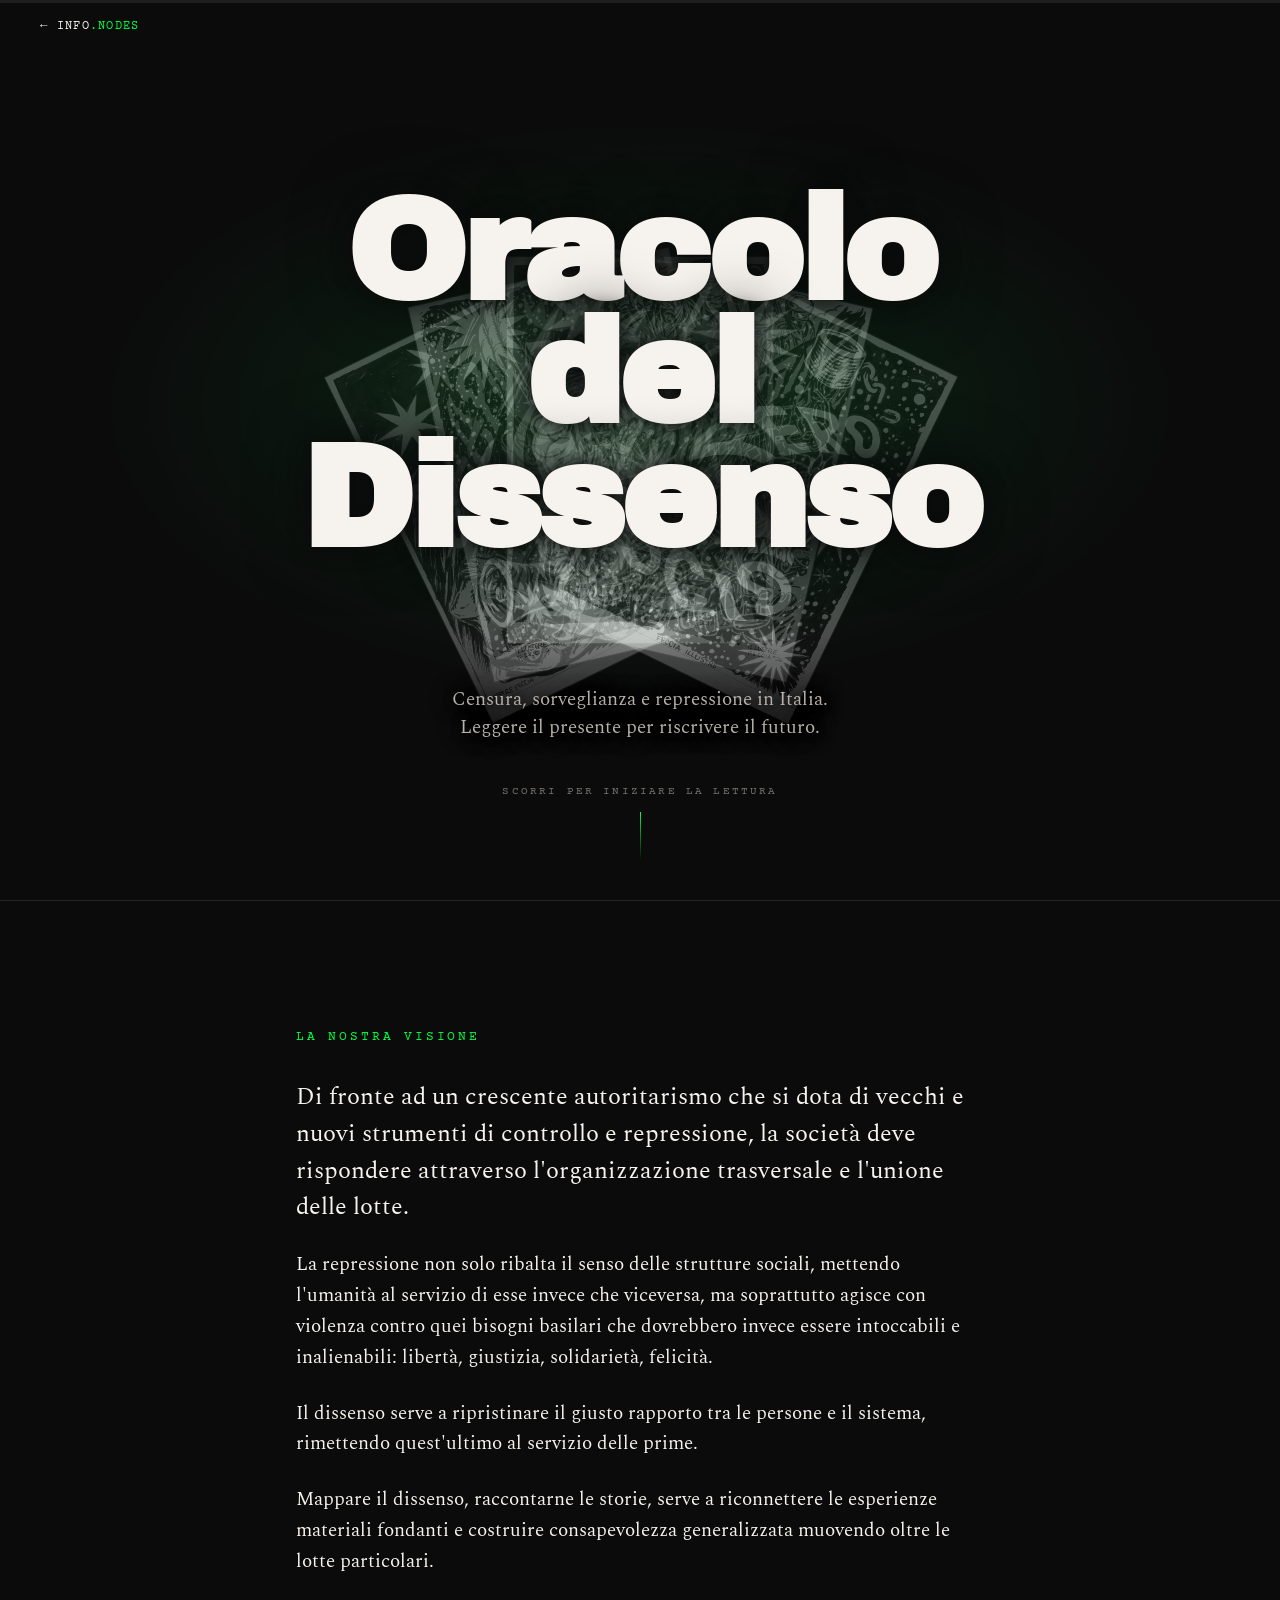
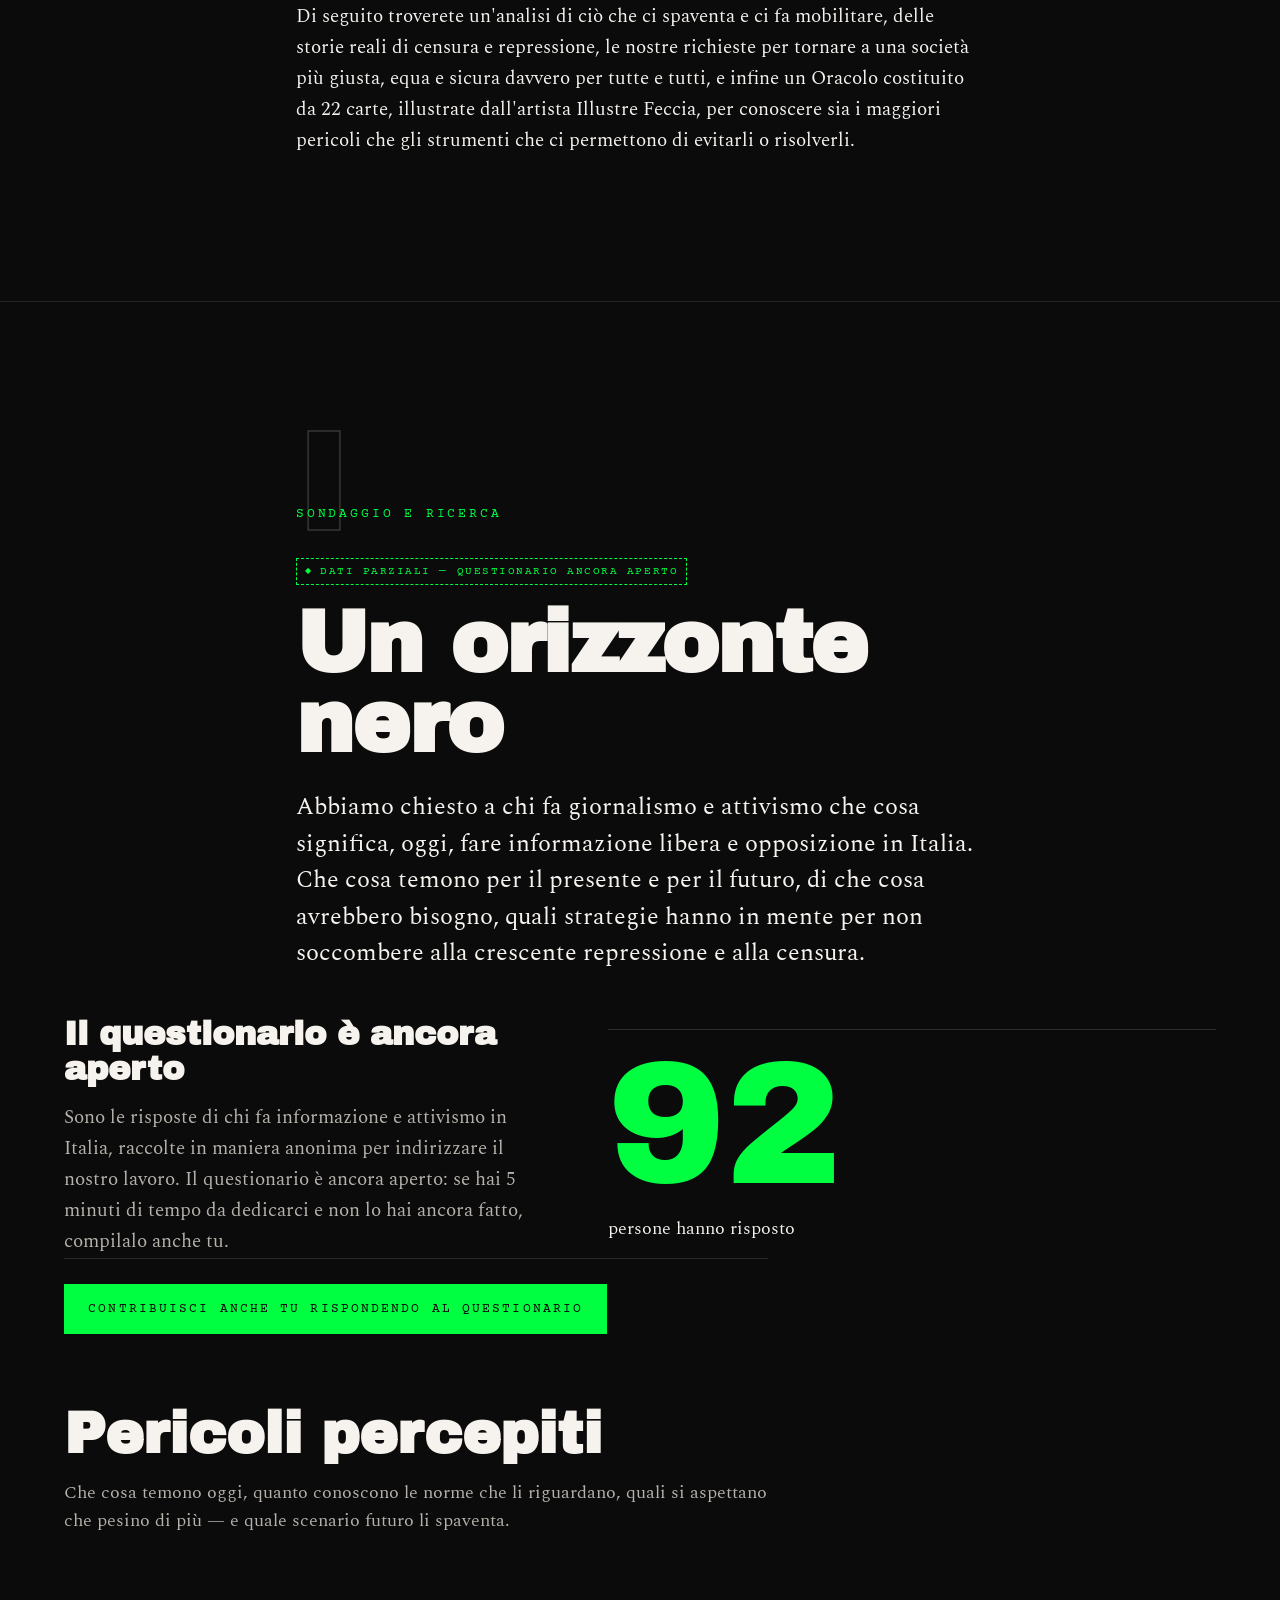
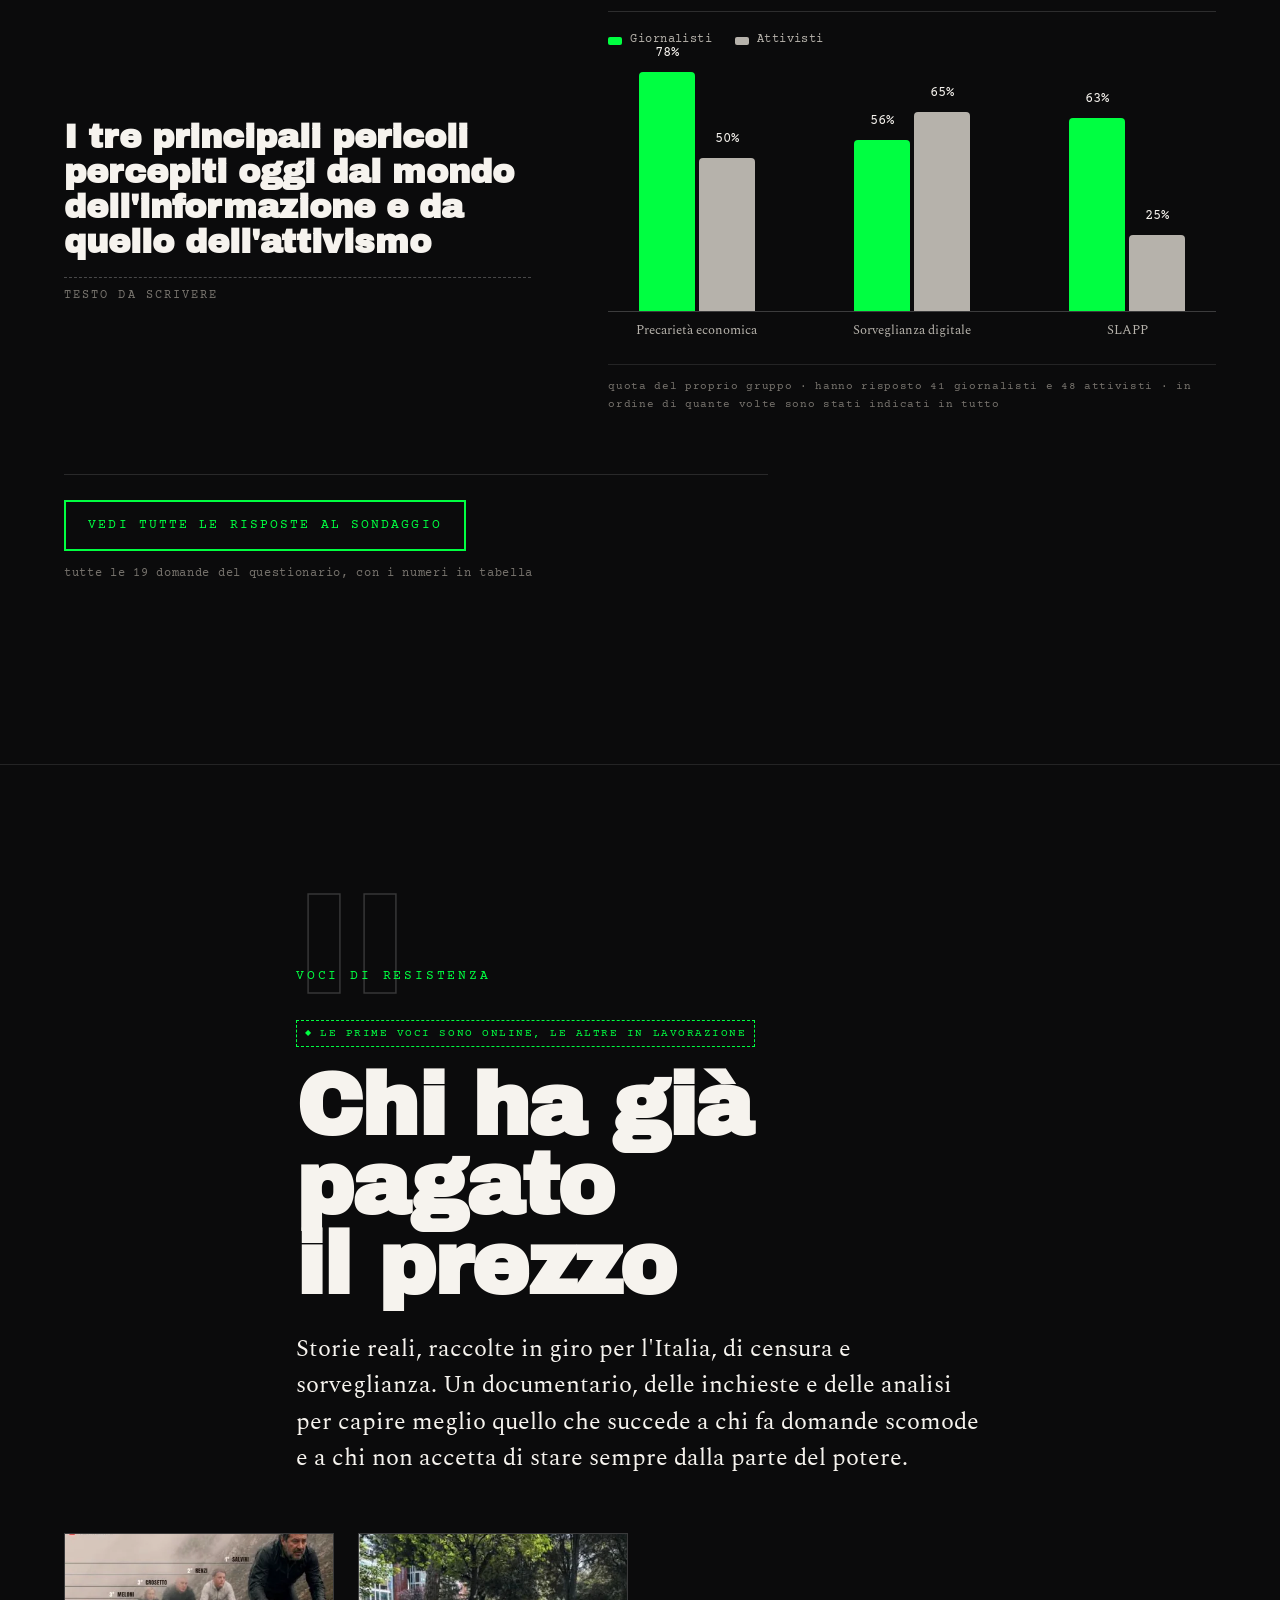
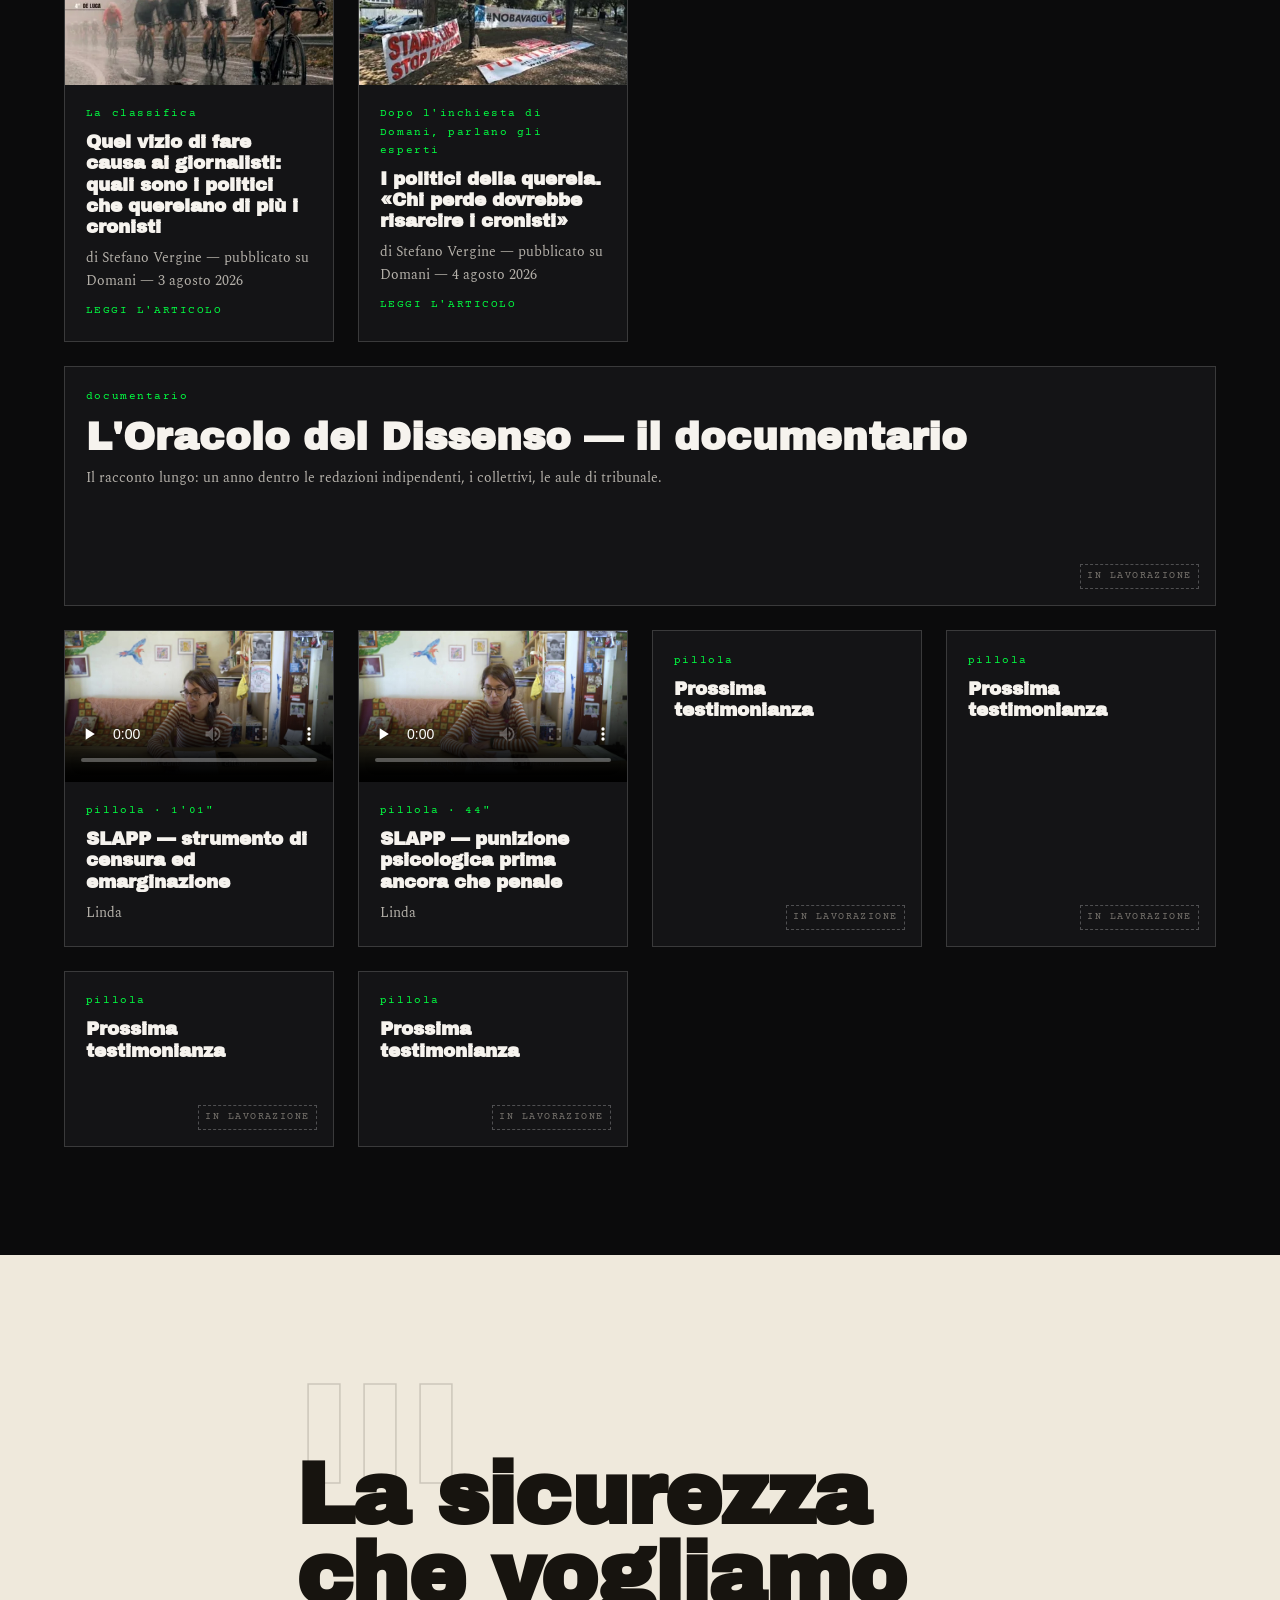
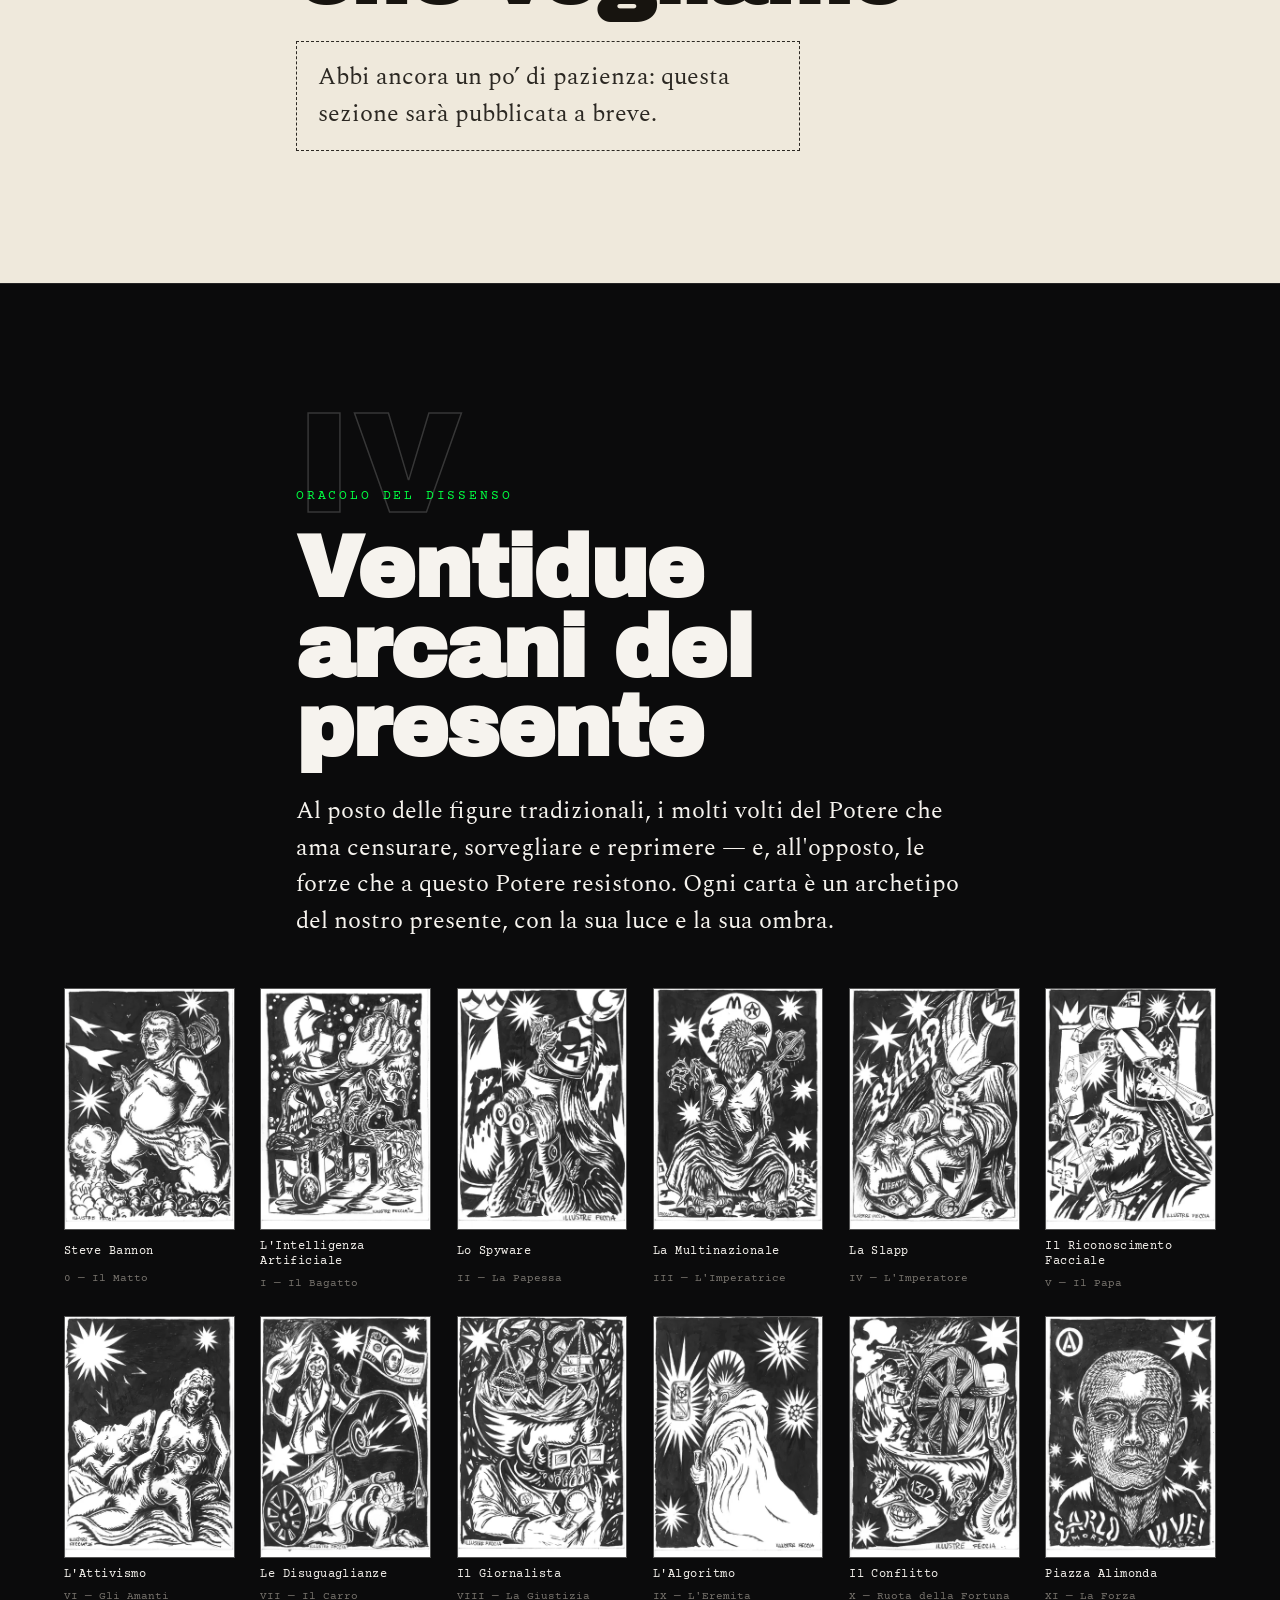
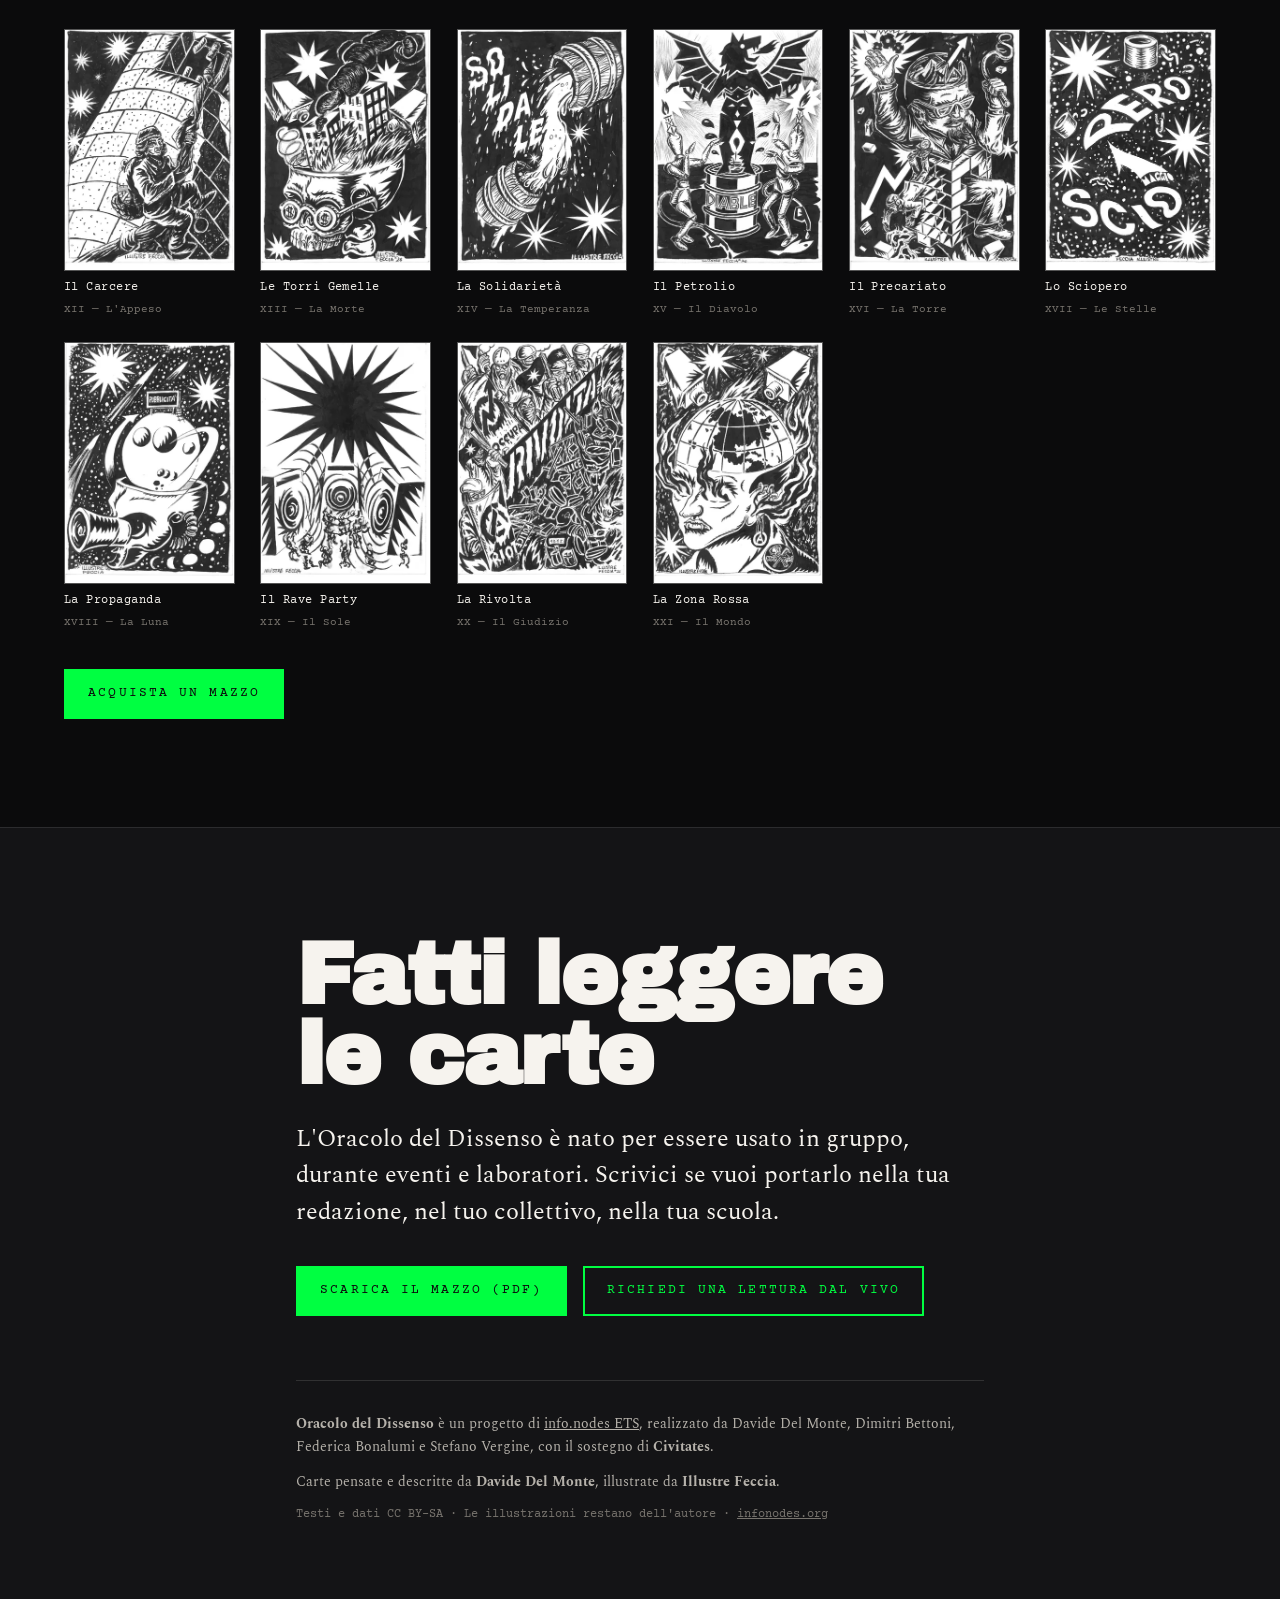
==== commit 4c24535c: "Aggiorna il sito — 05/11/2026 16:38" ====
--- a/index.html
+++ b/index.html
@@ -12,7 +12,7 @@
 <link rel="preconnect" href="https://fonts.googleapis.com">
 <link rel="preconnect" href="https://fonts.gstatic.com" crossorigin>
 <link href="https://fonts.googleapis.com/css2?family=Archivo+Black&family=Spectral:ital,wght@0,400;0,600;1,400&family=Courier+Prime:ital,wght@0,400;0,700;1,400&display=swap" rel="stylesheet">
-<link rel="stylesheet" href="css/style.css?v=202611021131">
+<link rel="stylesheet" href="css/style.css?v=202611051638">
 </head>
 <body>
 
@@ -120,7 +120,7 @@
   <div class="scheda__corpo" id="scheda-corpo"></div>
 </dialog>
 
-<script src="js/grafici.js?v=202611021131"></script>
-<script src="js/oracolo.js?v=202611021131"></script>
+<script src="js/grafici.js?v=202611051638"></script>
+<script src="js/oracolo.js?v=202611051638"></script>
 </body>
 </html>
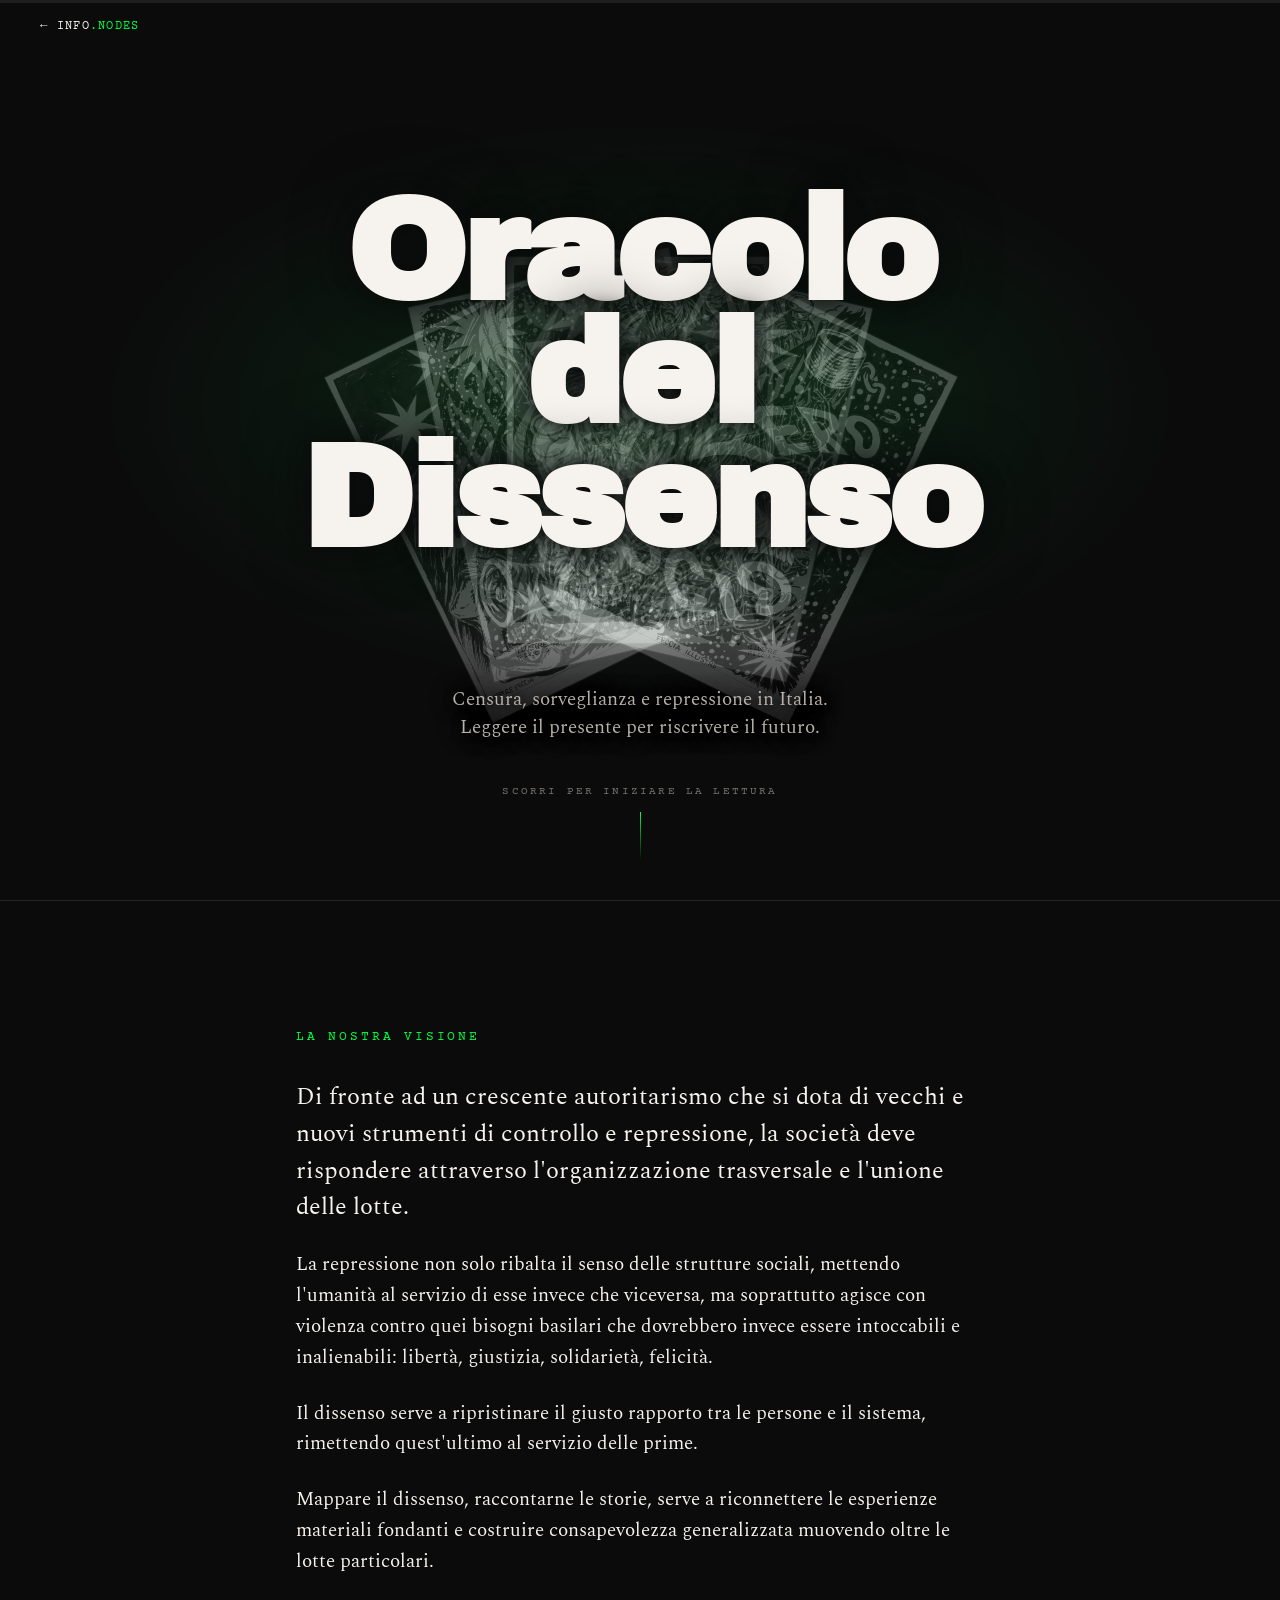
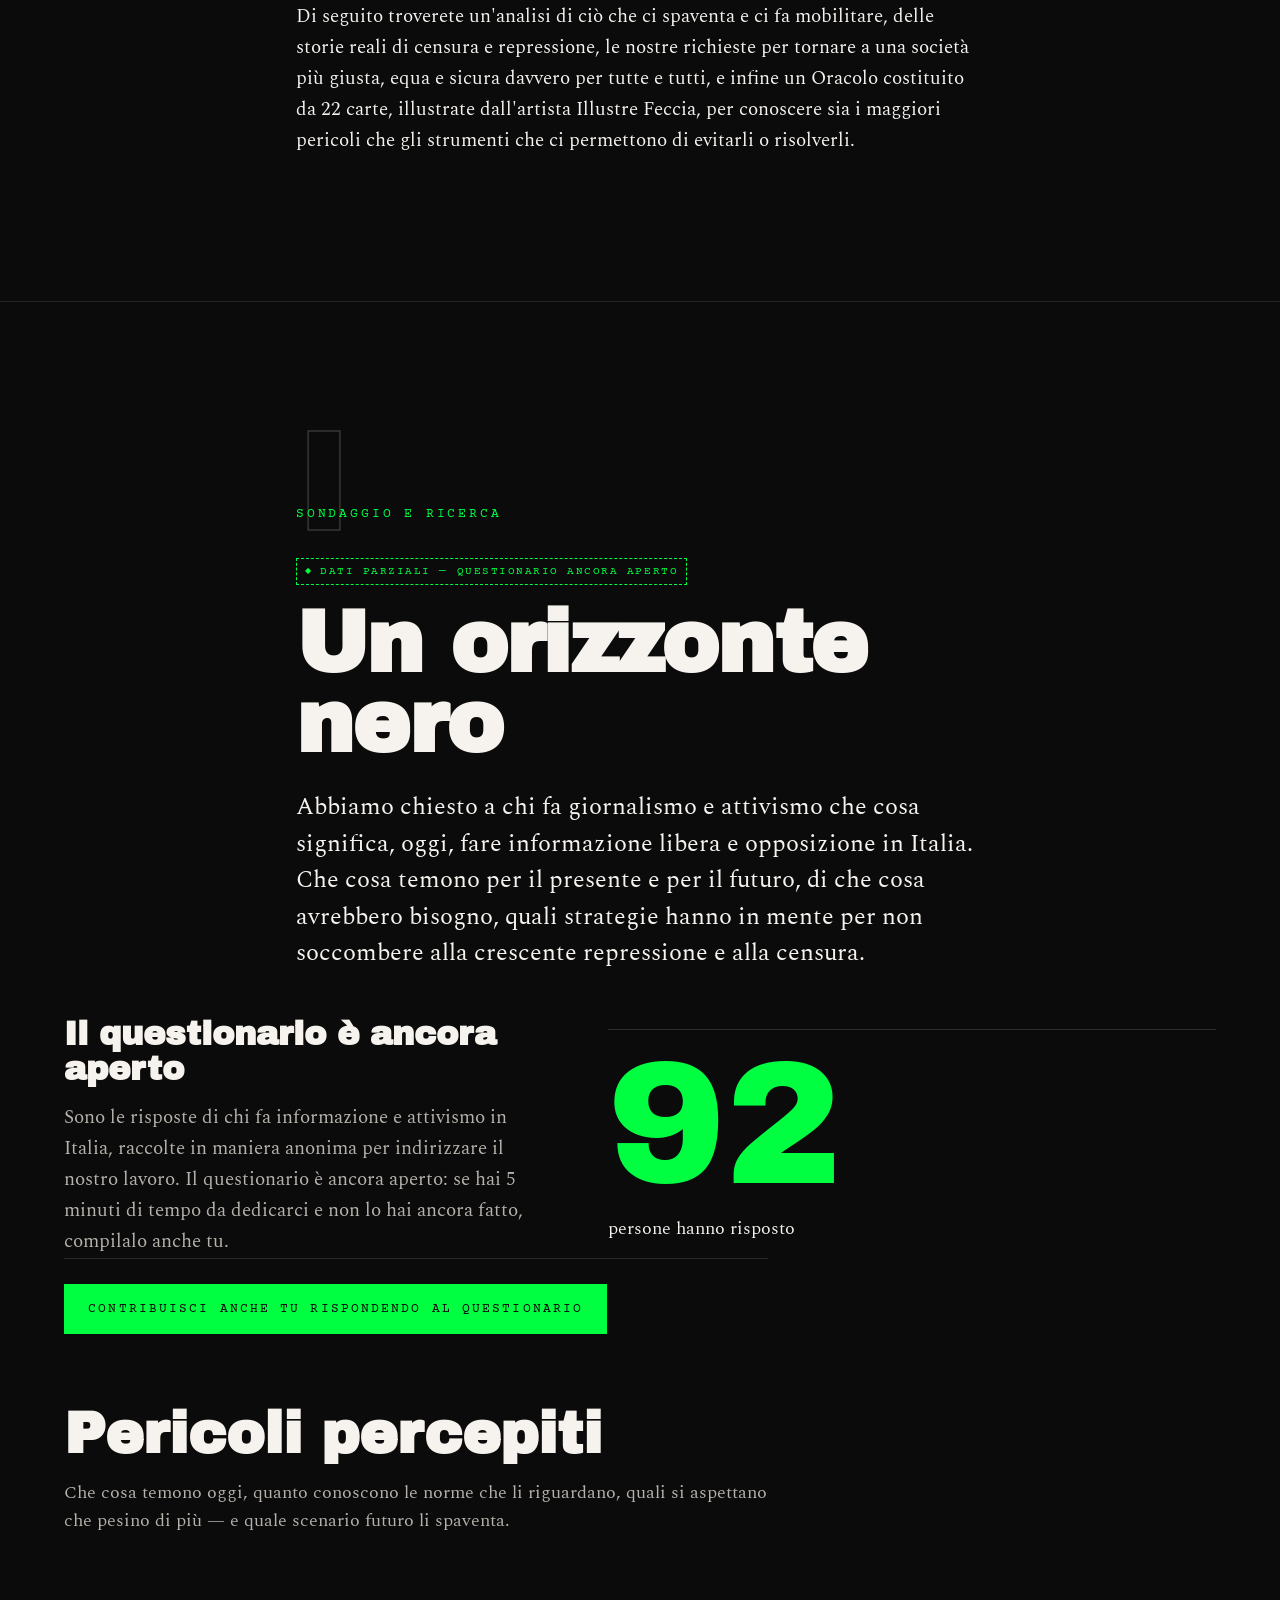
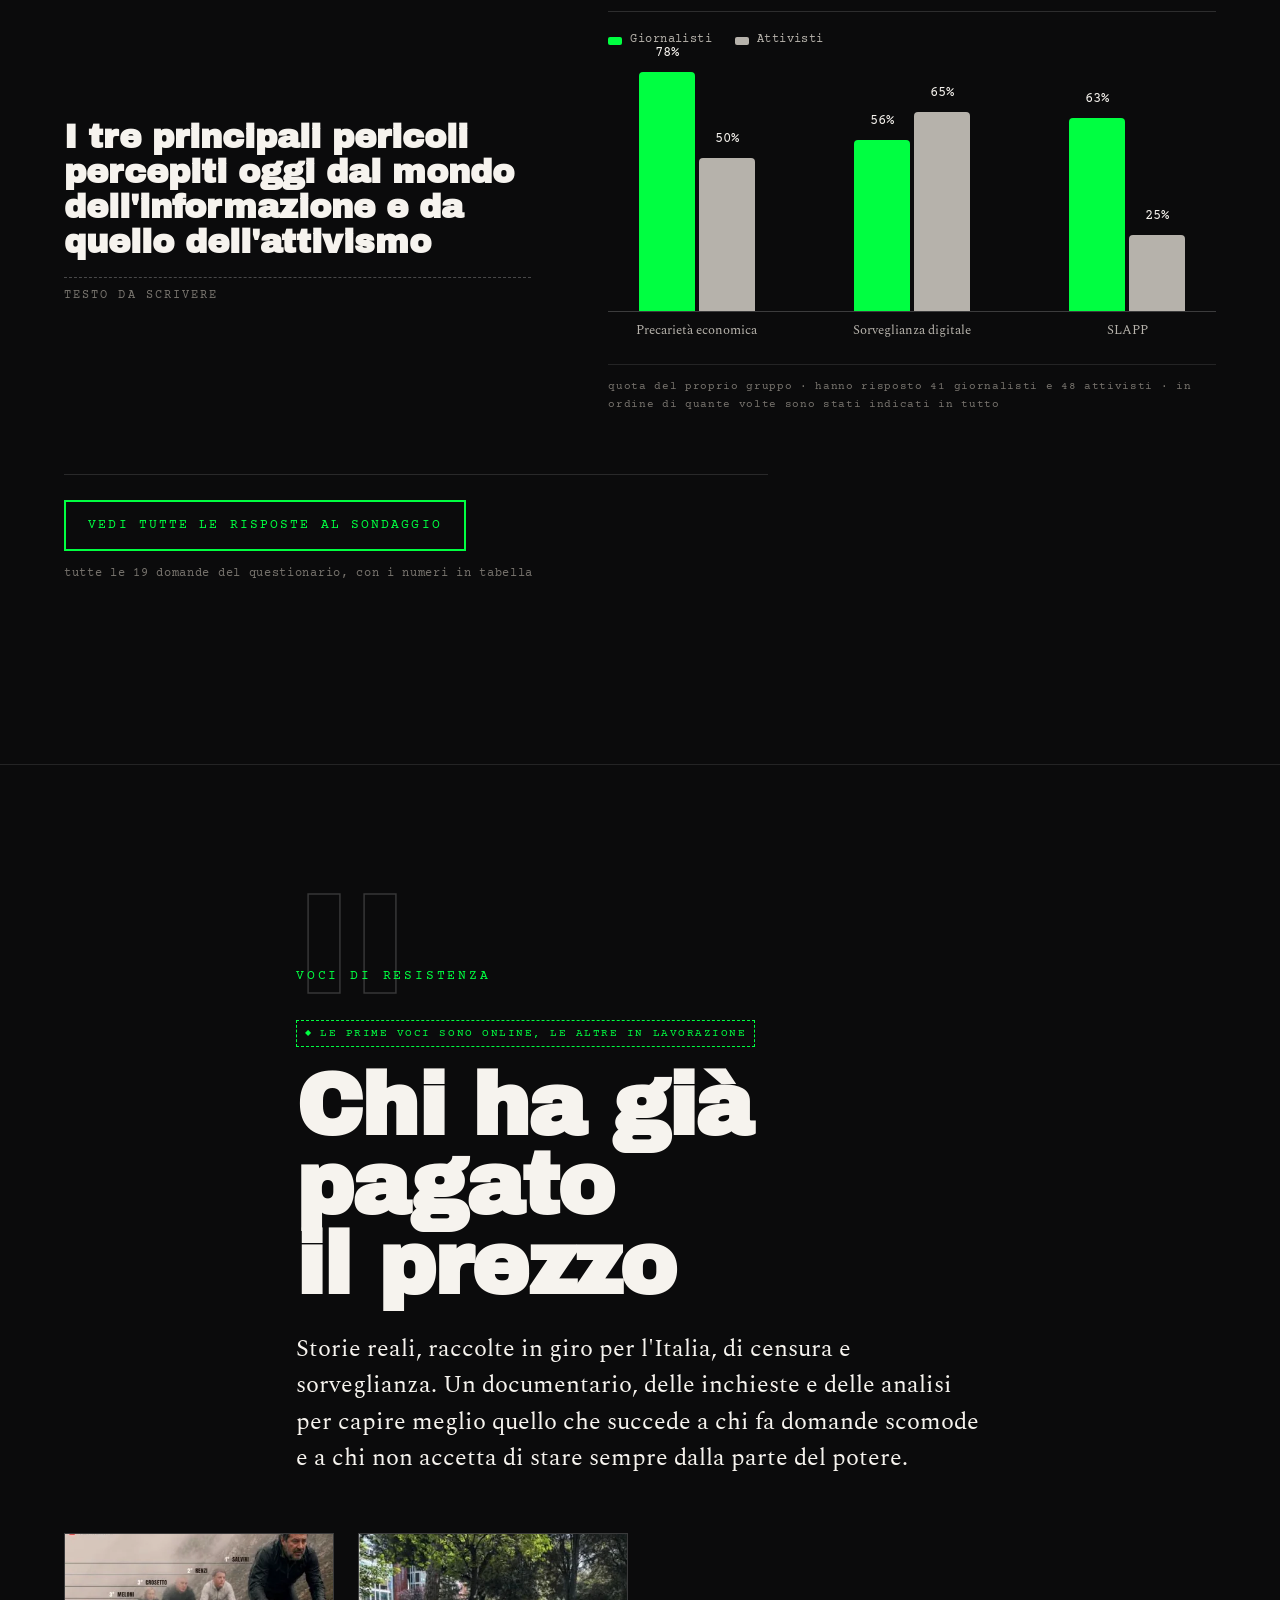
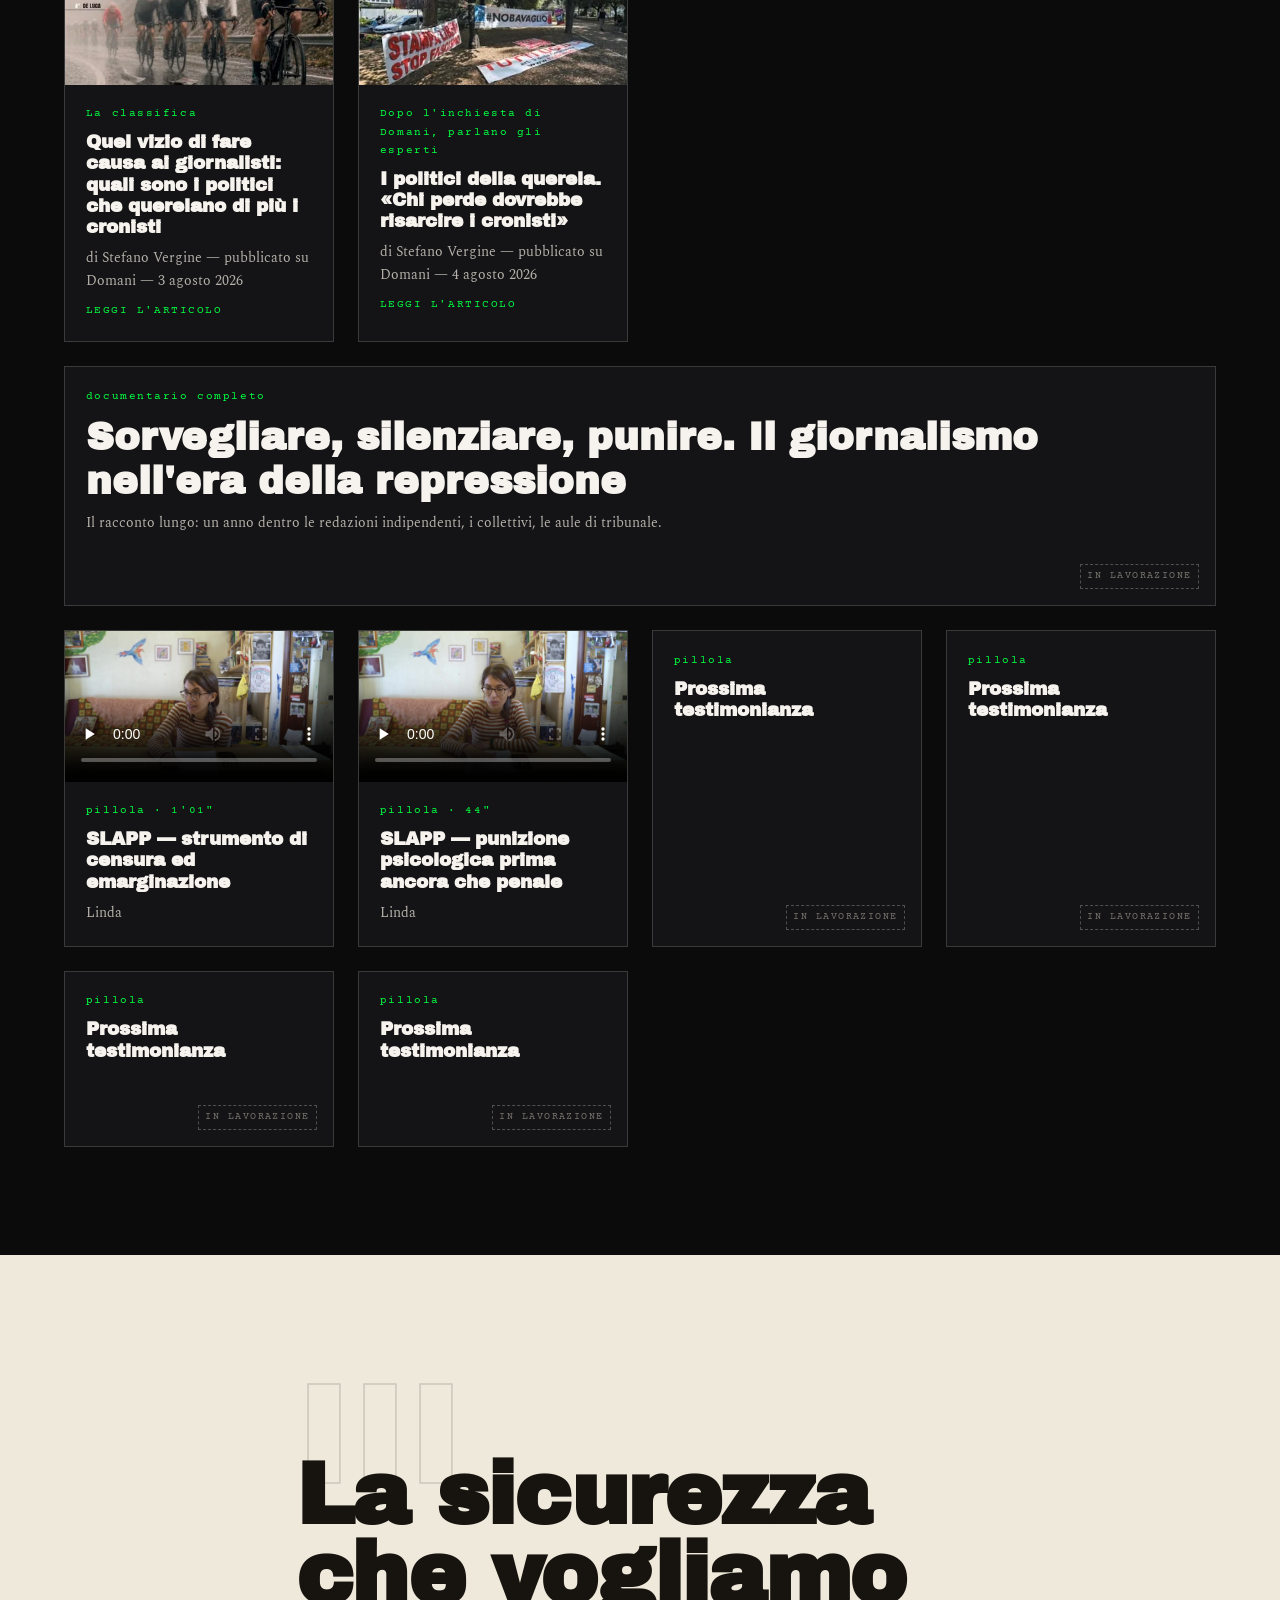
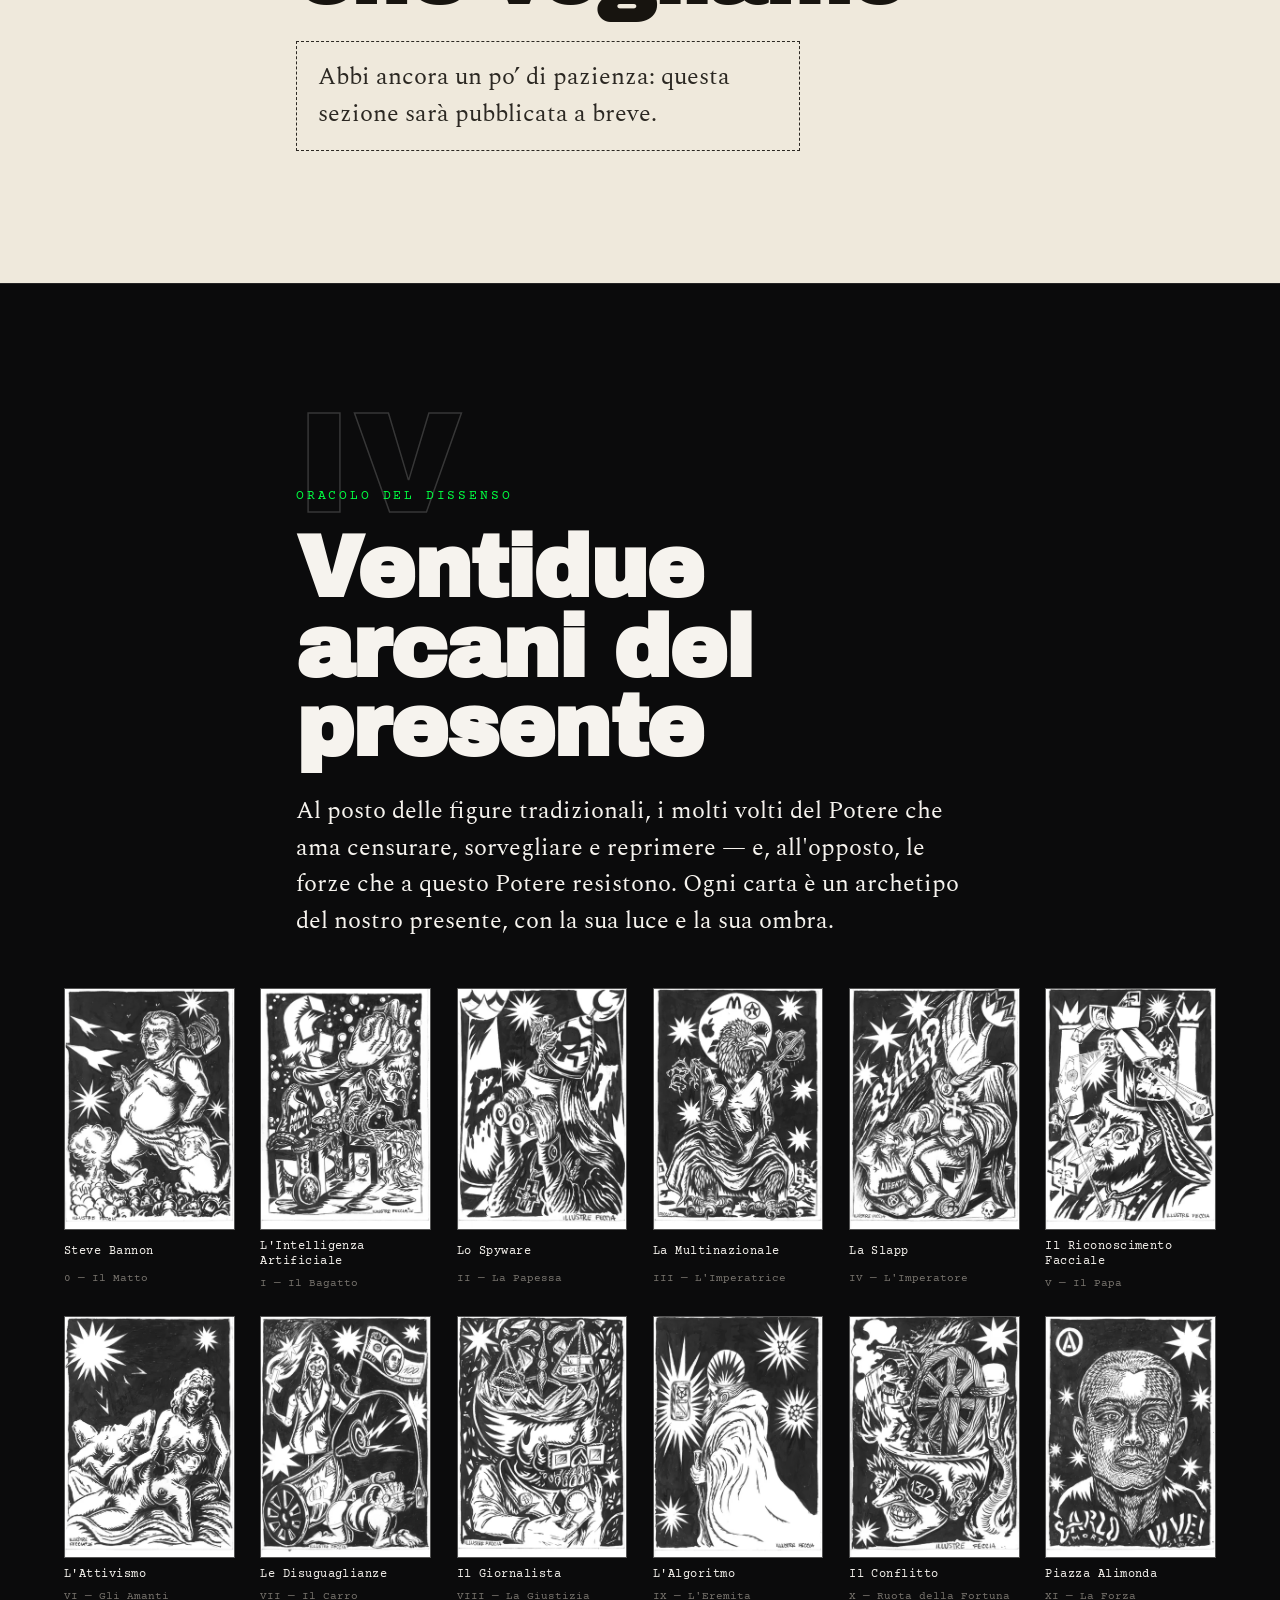
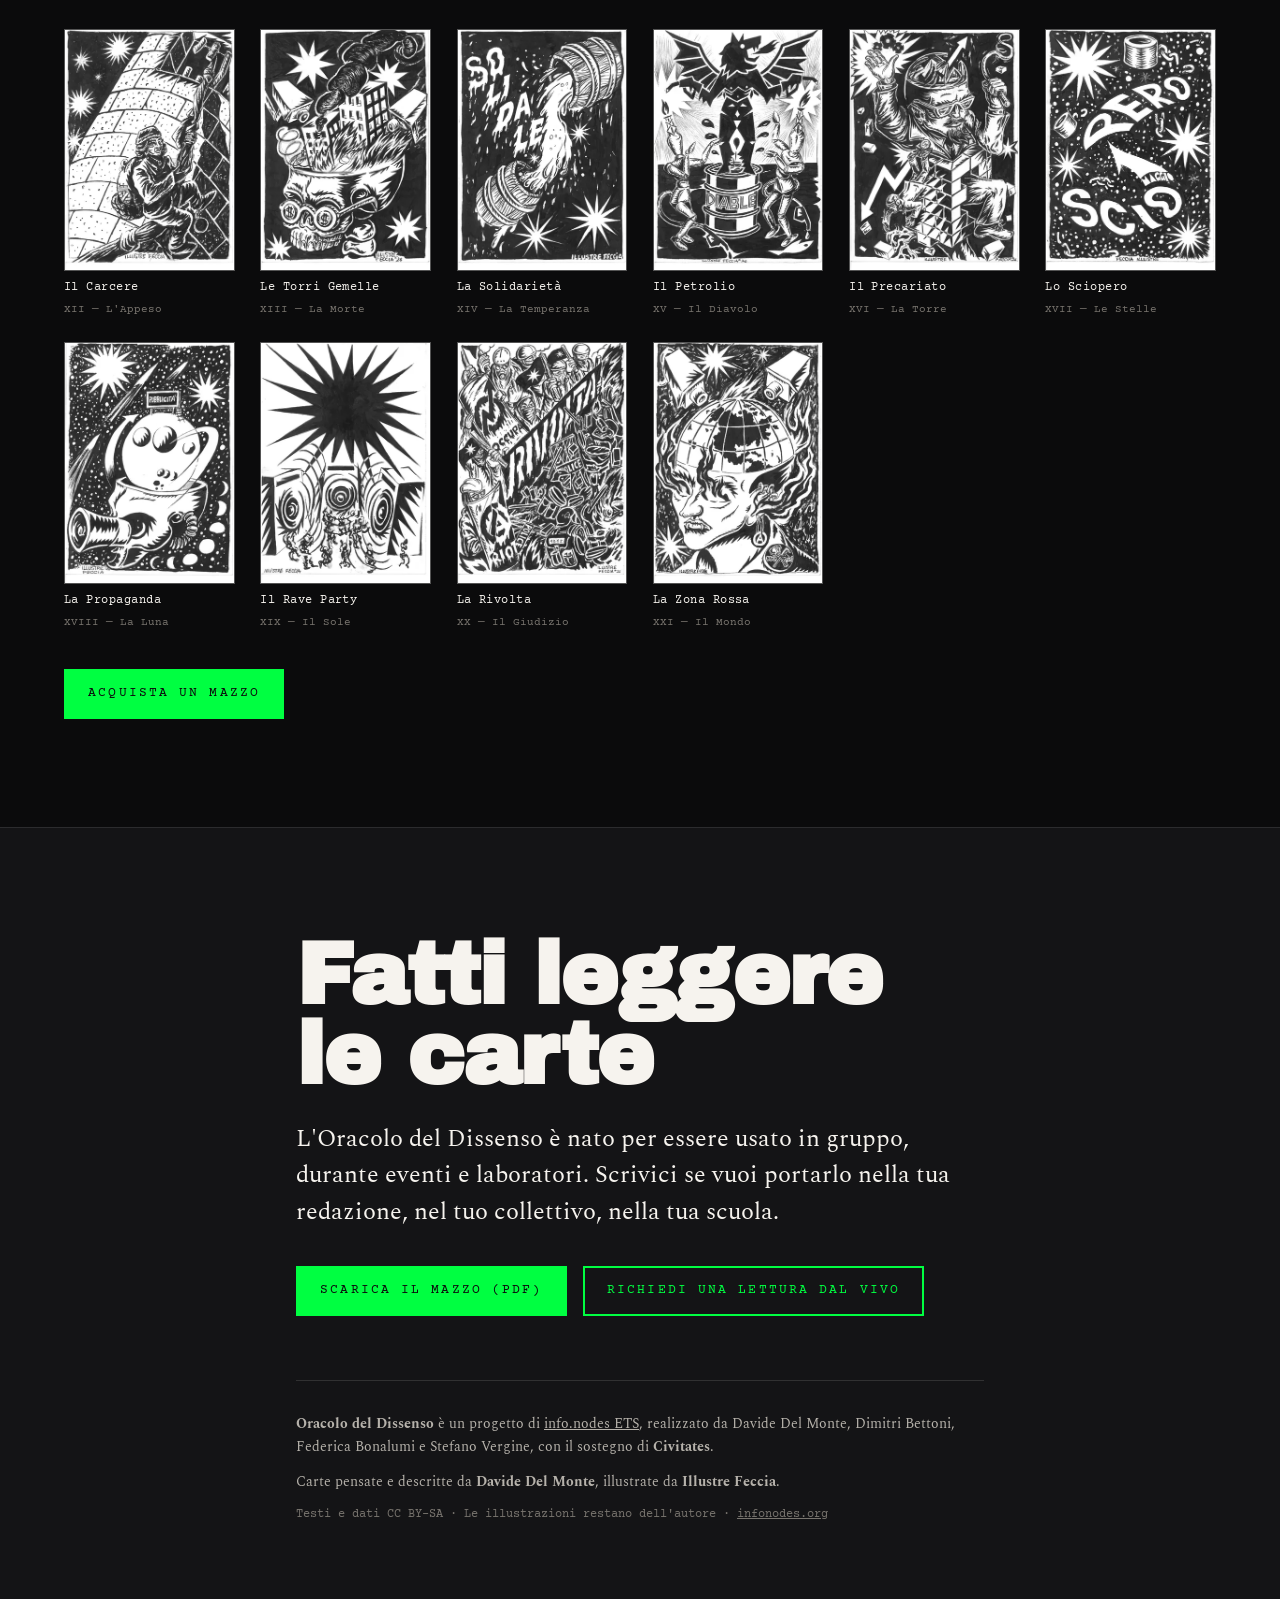
==== commit b320697f: "Aggiorna il sito — 05/11/2026 17:36" ====
--- a/index.html
+++ b/index.html
@@ -12,7 +12,7 @@
 <link rel="preconnect" href="https://fonts.googleapis.com">
 <link rel="preconnect" href="https://fonts.gstatic.com" crossorigin>
 <link href="https://fonts.googleapis.com/css2?family=Archivo+Black&family=Spectral:ital,wght@0,400;0,600;1,400&family=Courier+Prime:ital,wght@0,400;0,700;1,400&display=swap" rel="stylesheet">
-<link rel="stylesheet" href="css/style.css?v=202611051638">
+<link rel="stylesheet" href="css/style.css?v=202611051736">
 </head>
 <body>
 
@@ -120,7 +120,7 @@
   <div class="scheda__corpo" id="scheda-corpo"></div>
 </dialog>
 
-<script src="js/grafici.js?v=202611051638"></script>
-<script src="js/oracolo.js?v=202611051638"></script>
+<script src="js/grafici.js?v=202611051736"></script>
+<script src="js/oracolo.js?v=202611051736"></script>
 </body>
 </html>
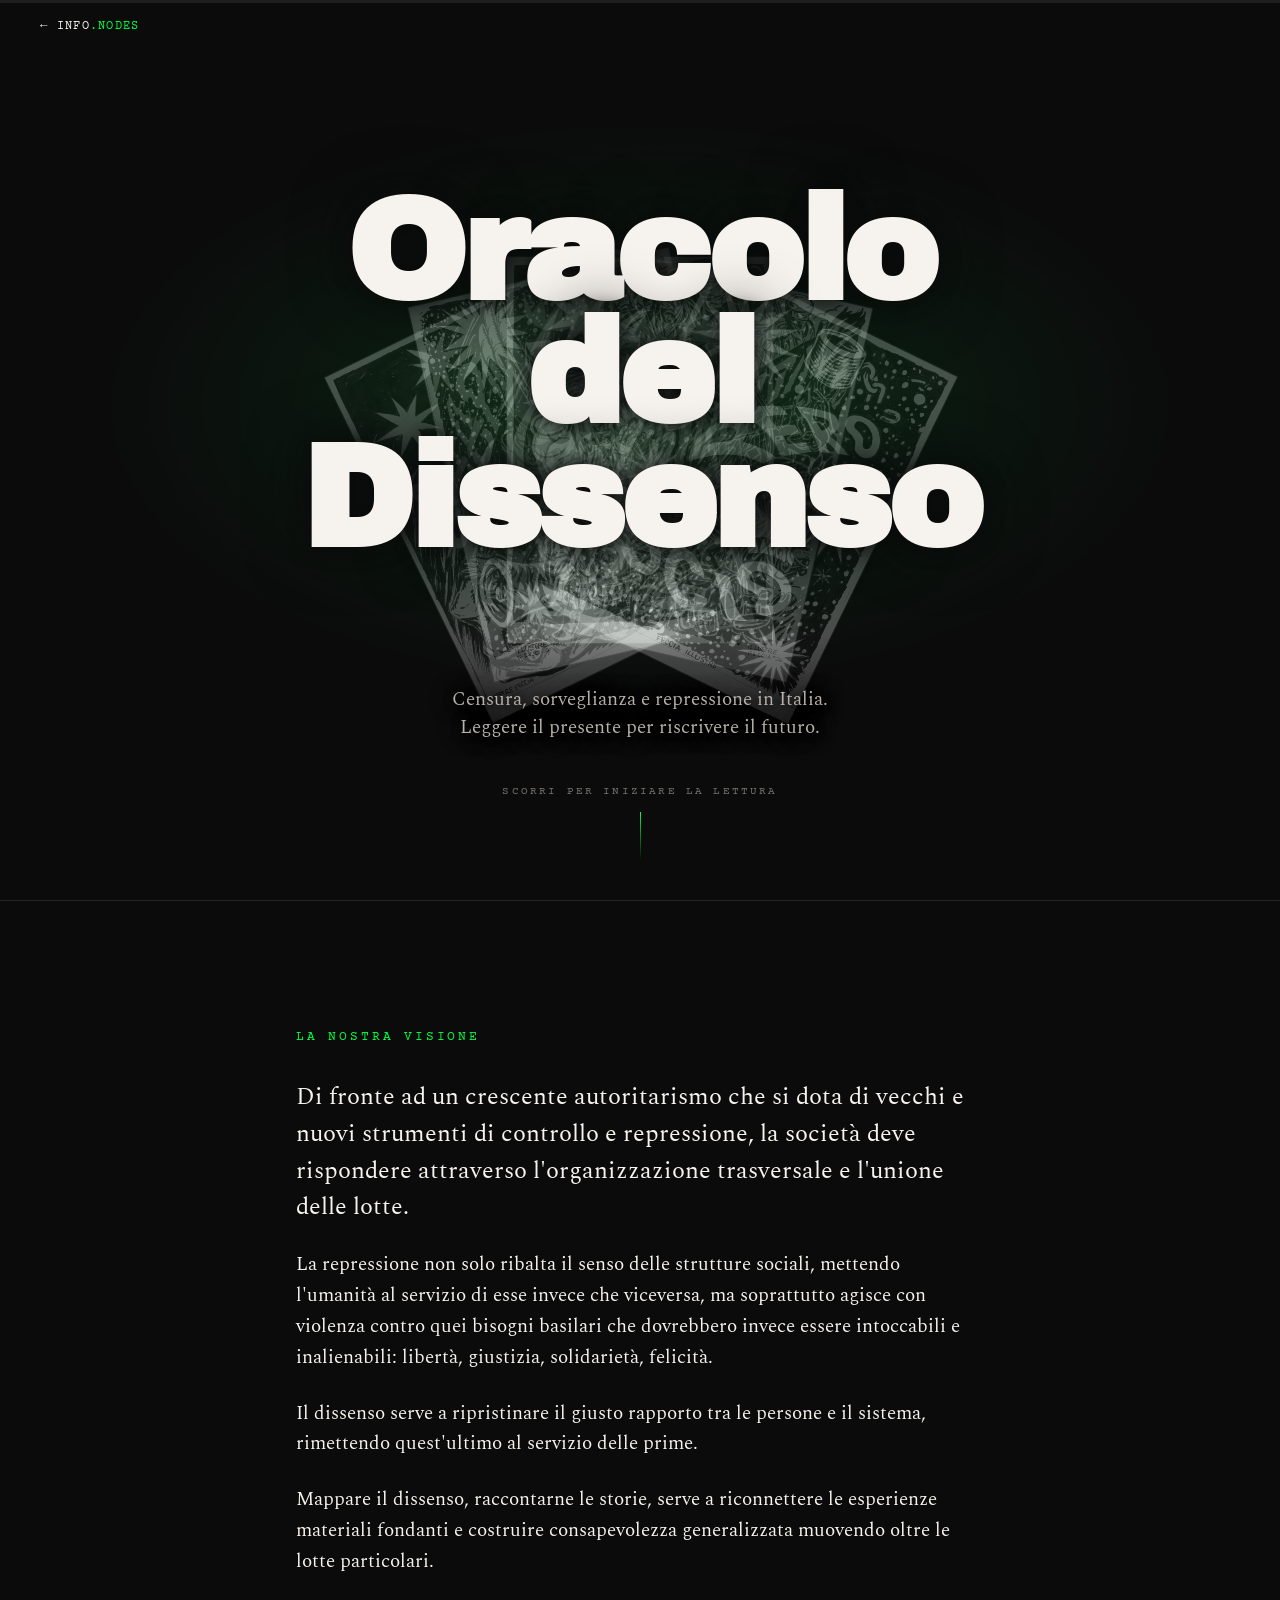
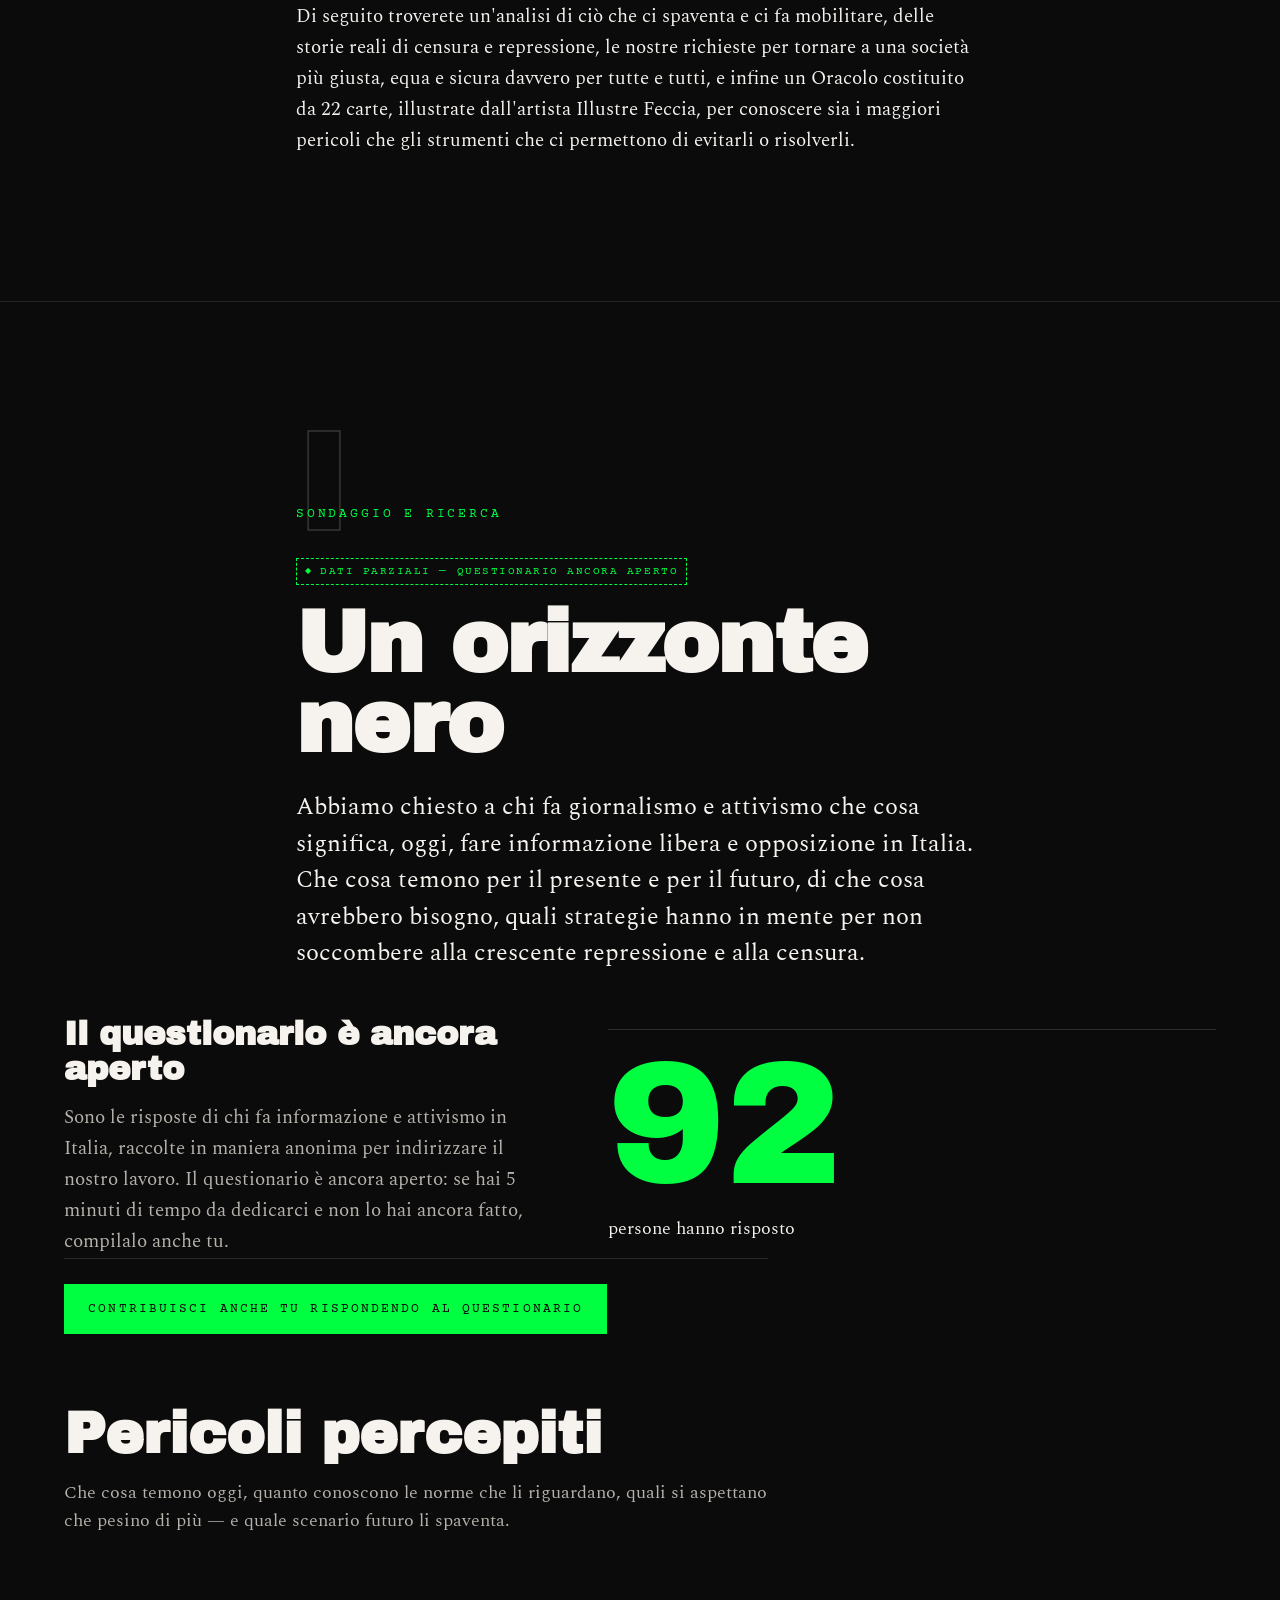
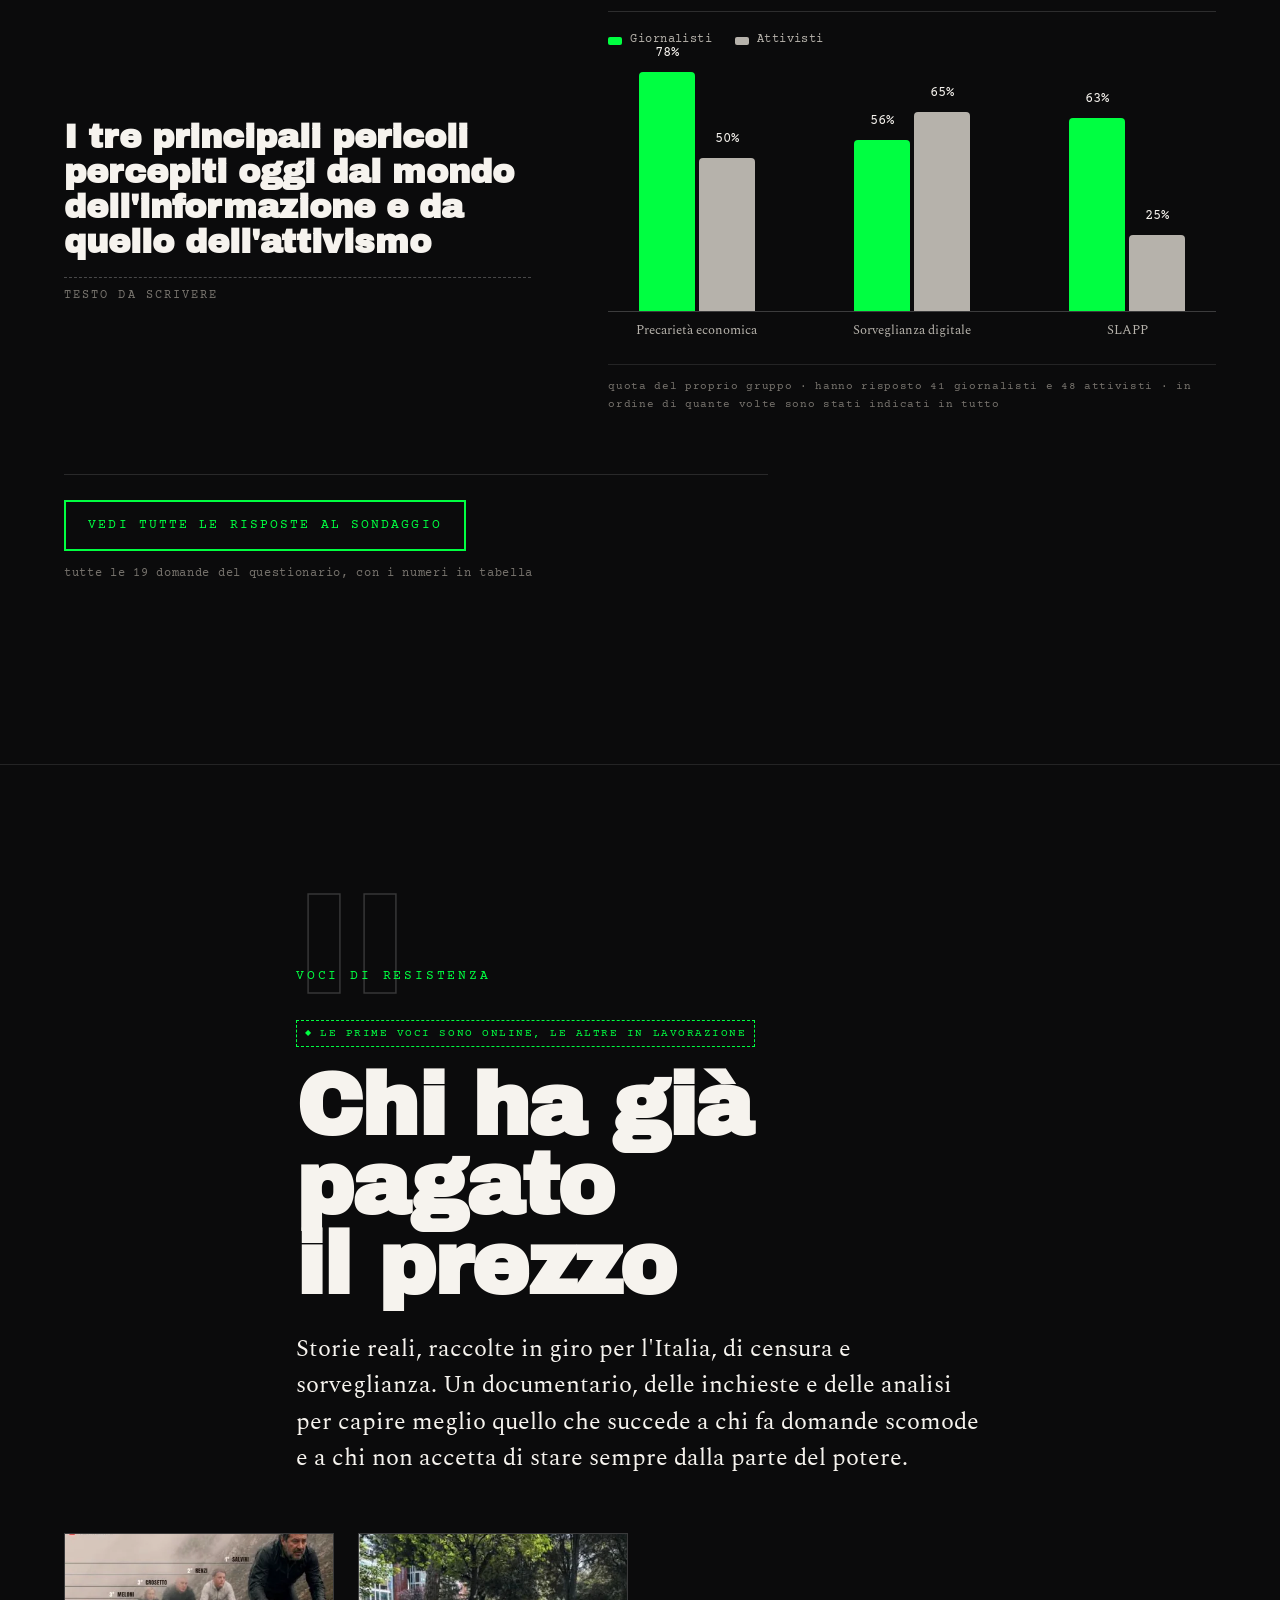
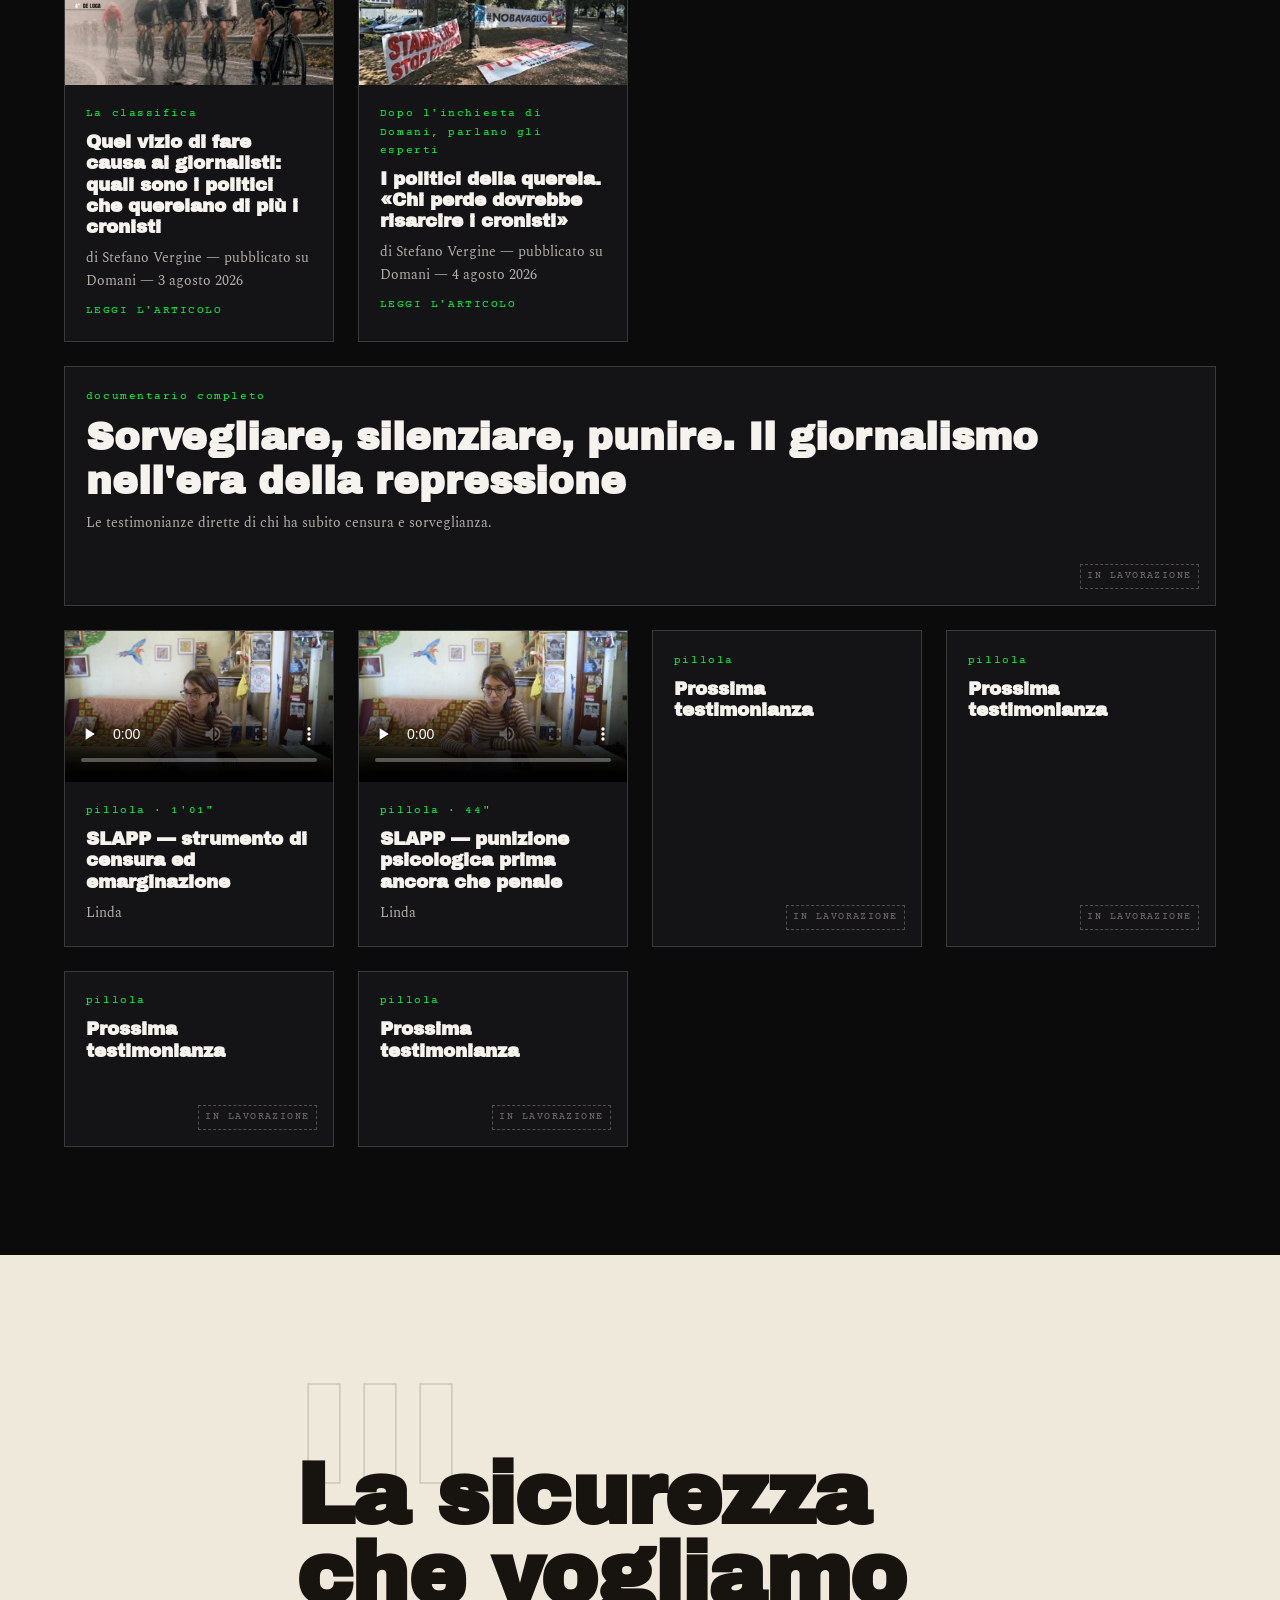
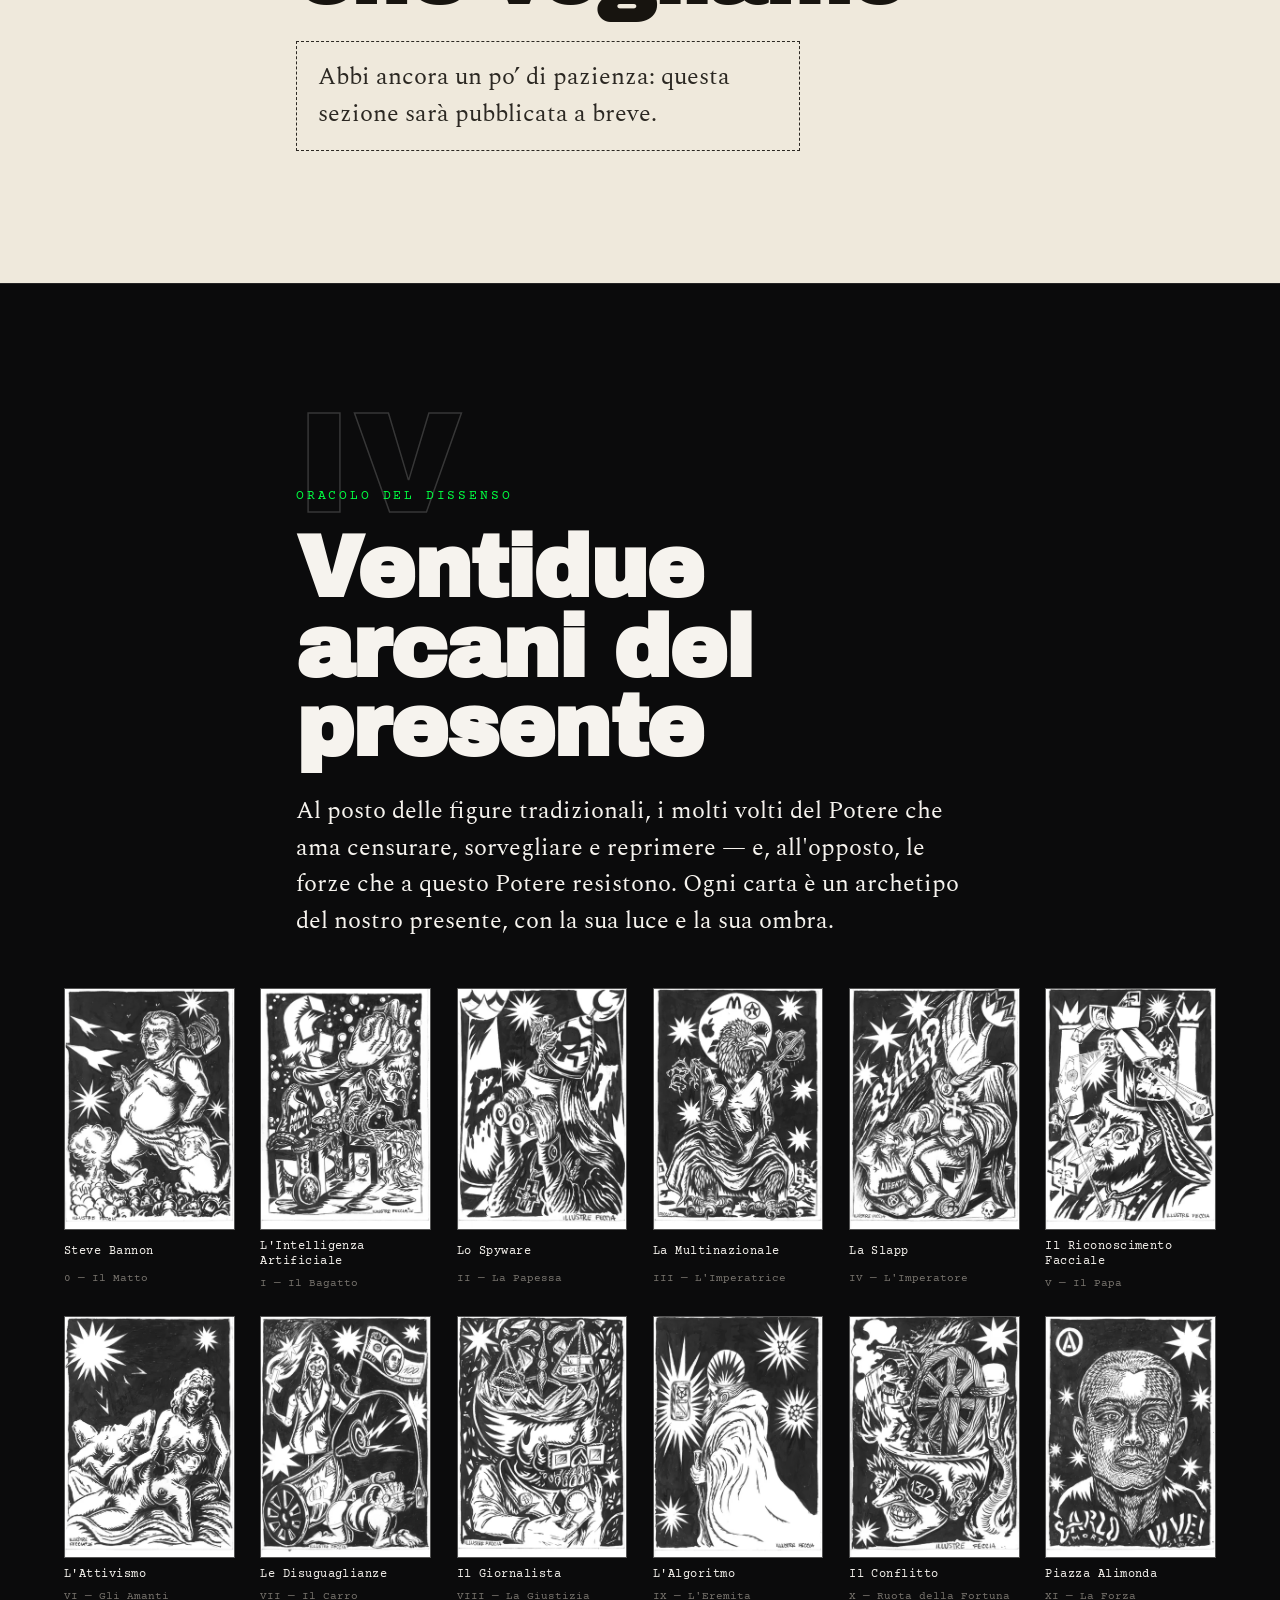
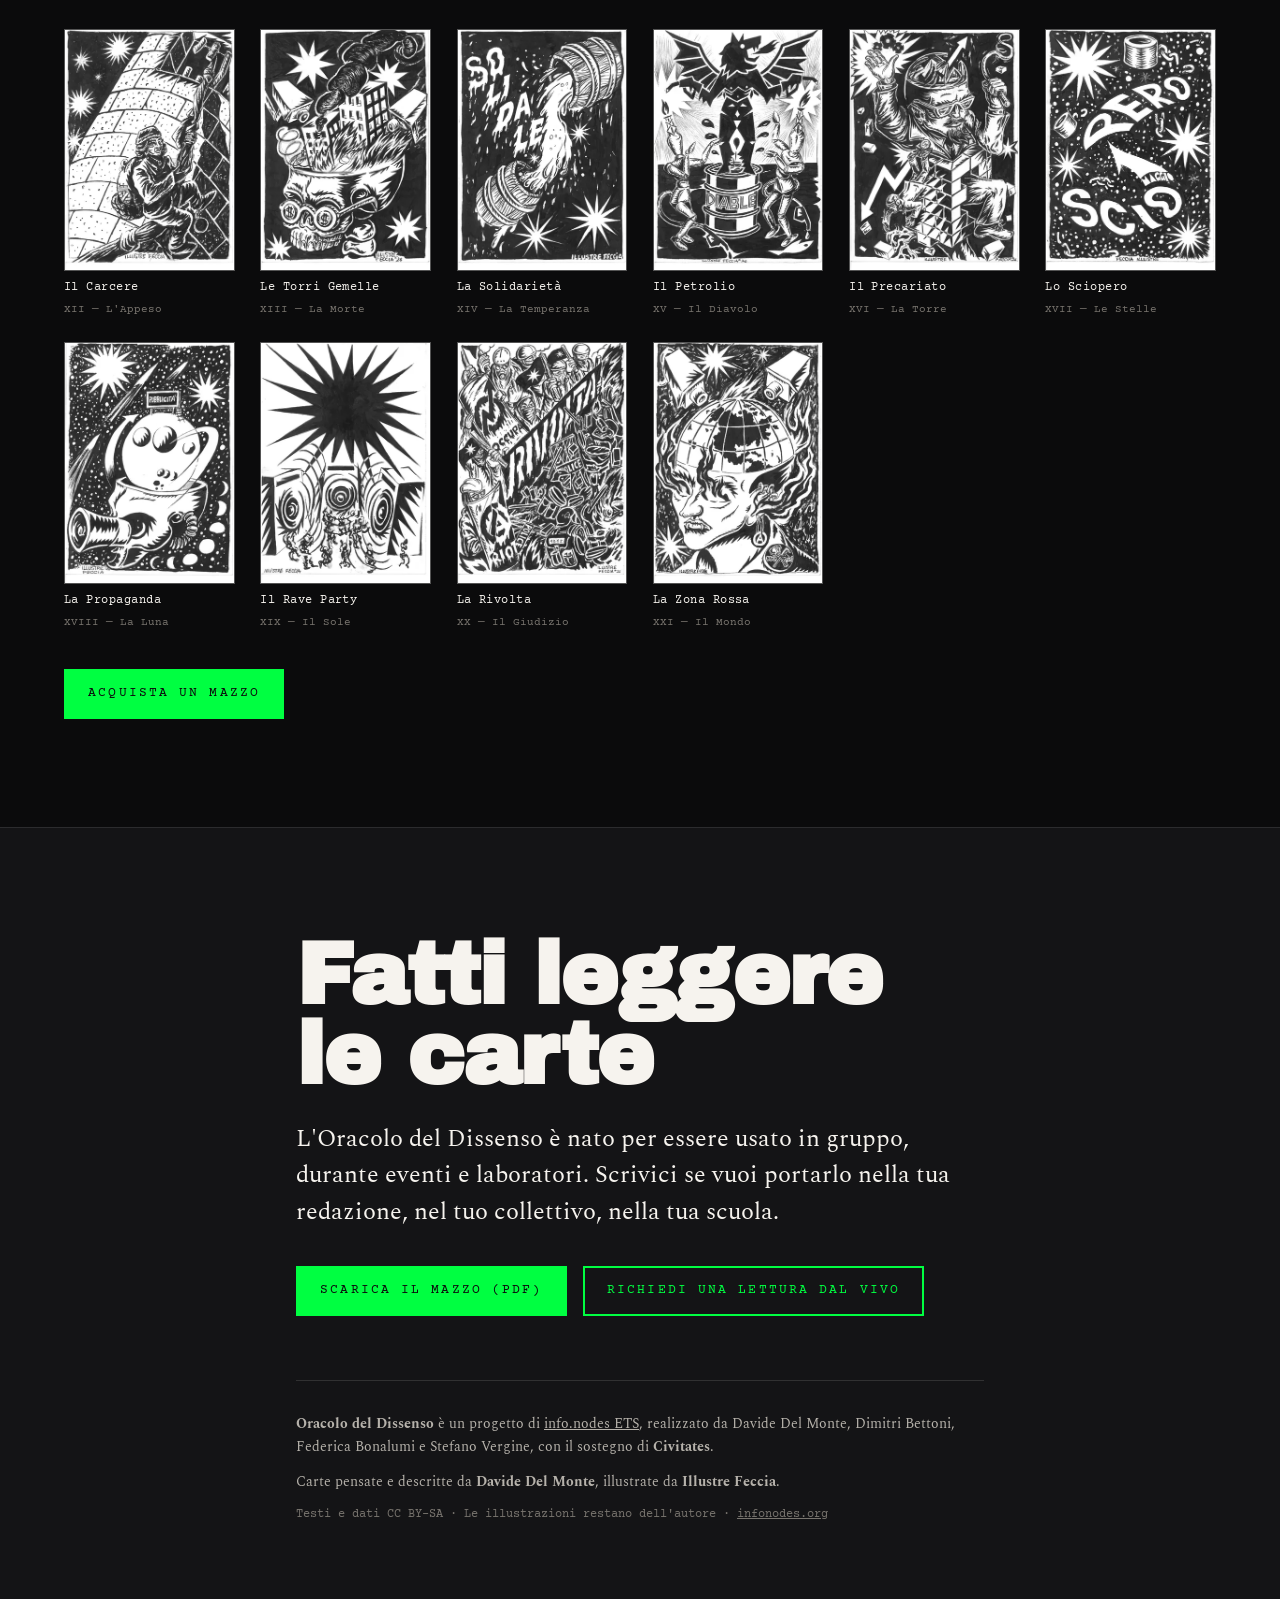
==== commit 6e70e5f7: "Aggiorna il sito — 05/11/2026 17:43" ====
--- a/index.html
+++ b/index.html
@@ -12,7 +12,7 @@
 <link rel="preconnect" href="https://fonts.googleapis.com">
 <link rel="preconnect" href="https://fonts.gstatic.com" crossorigin>
 <link href="https://fonts.googleapis.com/css2?family=Archivo+Black&family=Spectral:ital,wght@0,400;0,600;1,400&family=Courier+Prime:ital,wght@0,400;0,700;1,400&display=swap" rel="stylesheet">
-<link rel="stylesheet" href="css/style.css?v=202611051736">
+<link rel="stylesheet" href="css/style.css?v=202611051743">
 </head>
 <body>
 
@@ -120,7 +120,7 @@
   <div class="scheda__corpo" id="scheda-corpo"></div>
 </dialog>
 
-<script src="js/grafici.js?v=202611051736"></script>
-<script src="js/oracolo.js?v=202611051736"></script>
+<script src="js/grafici.js?v=202611051743"></script>
+<script src="js/oracolo.js?v=202611051743"></script>
 </body>
 </html>
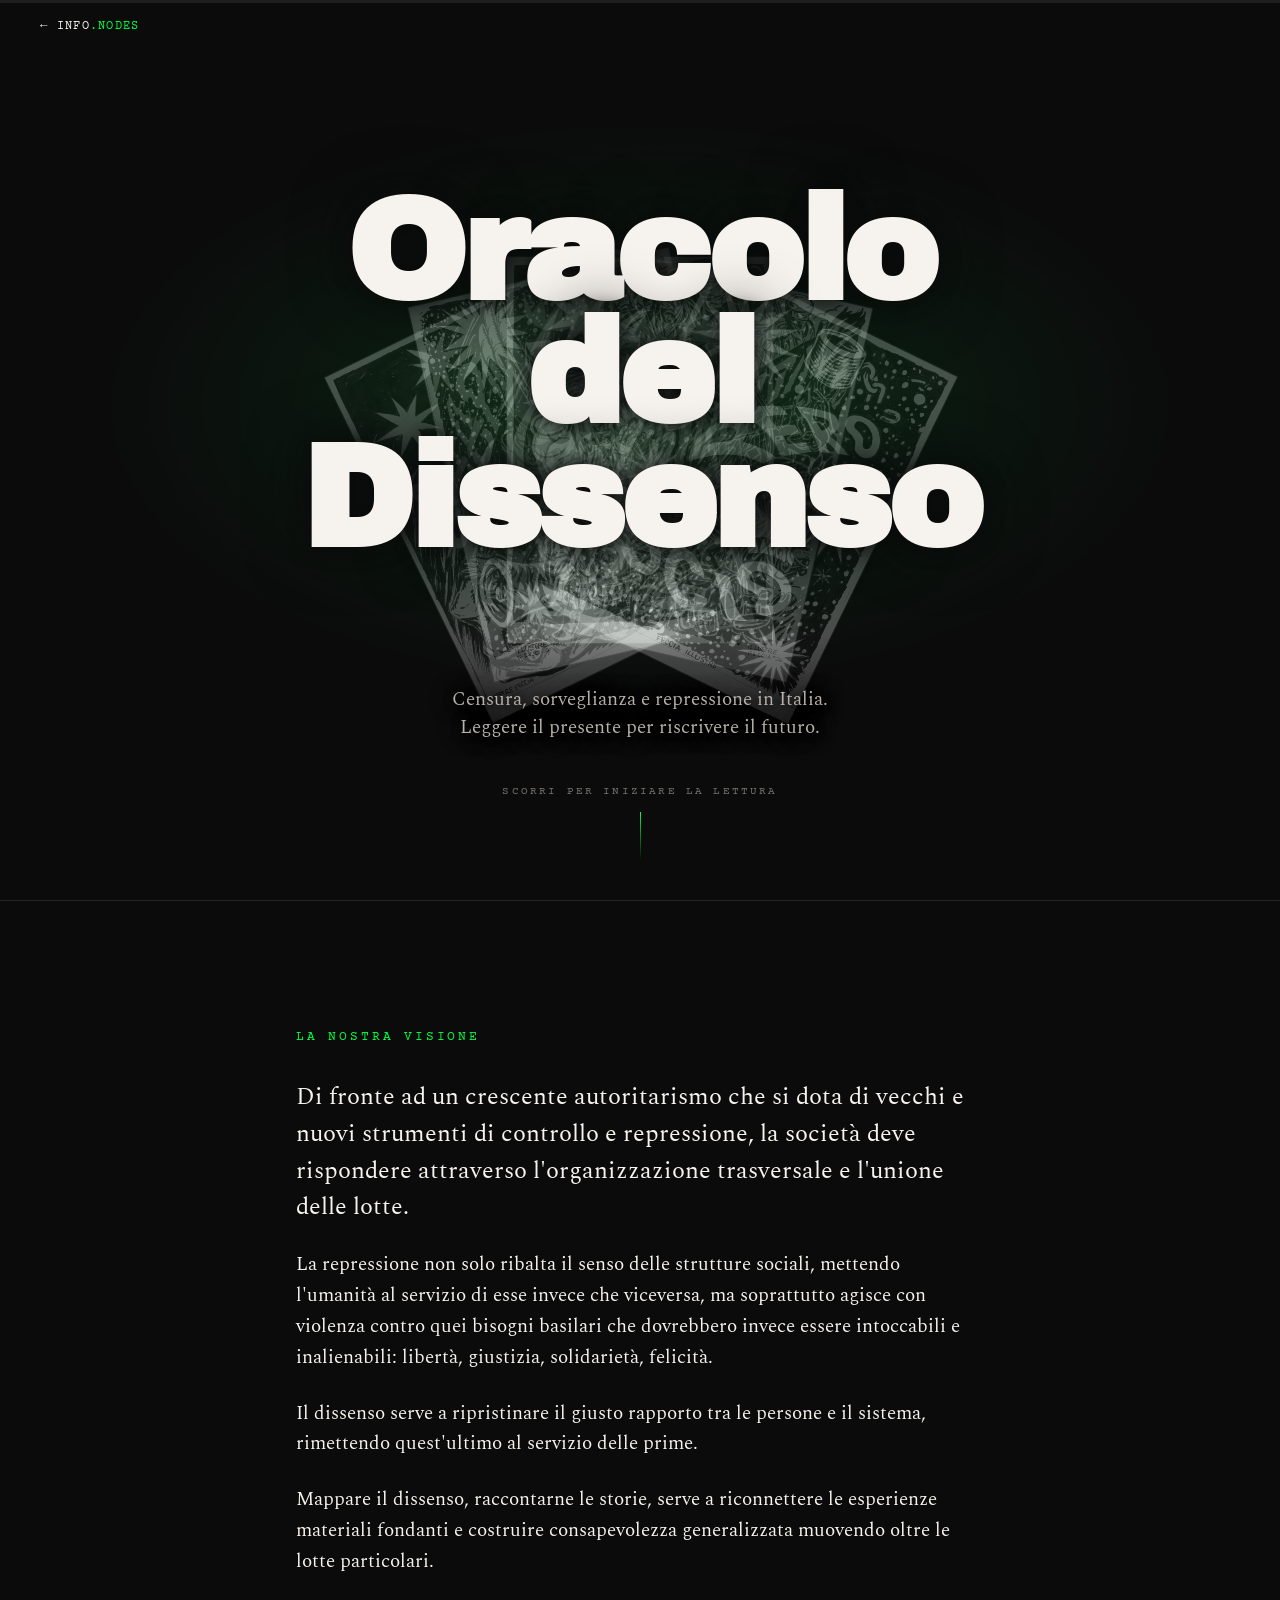
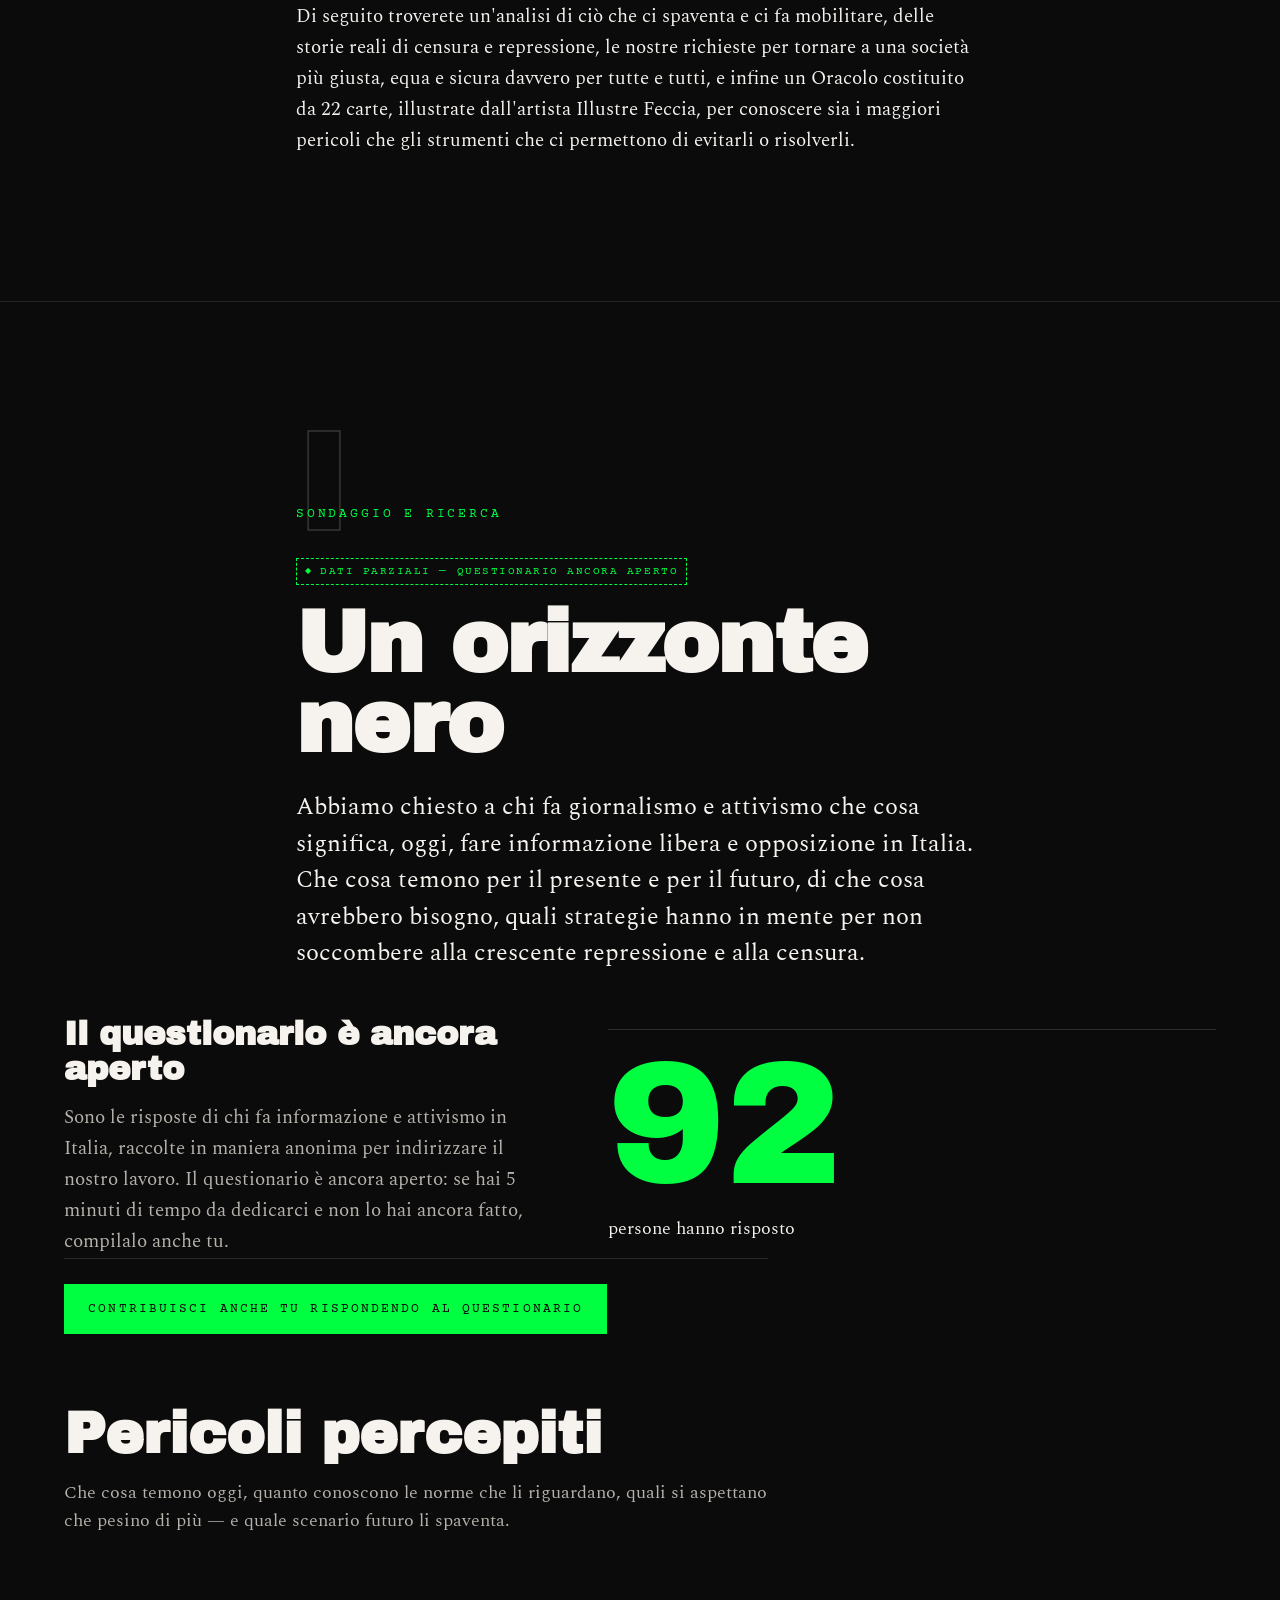
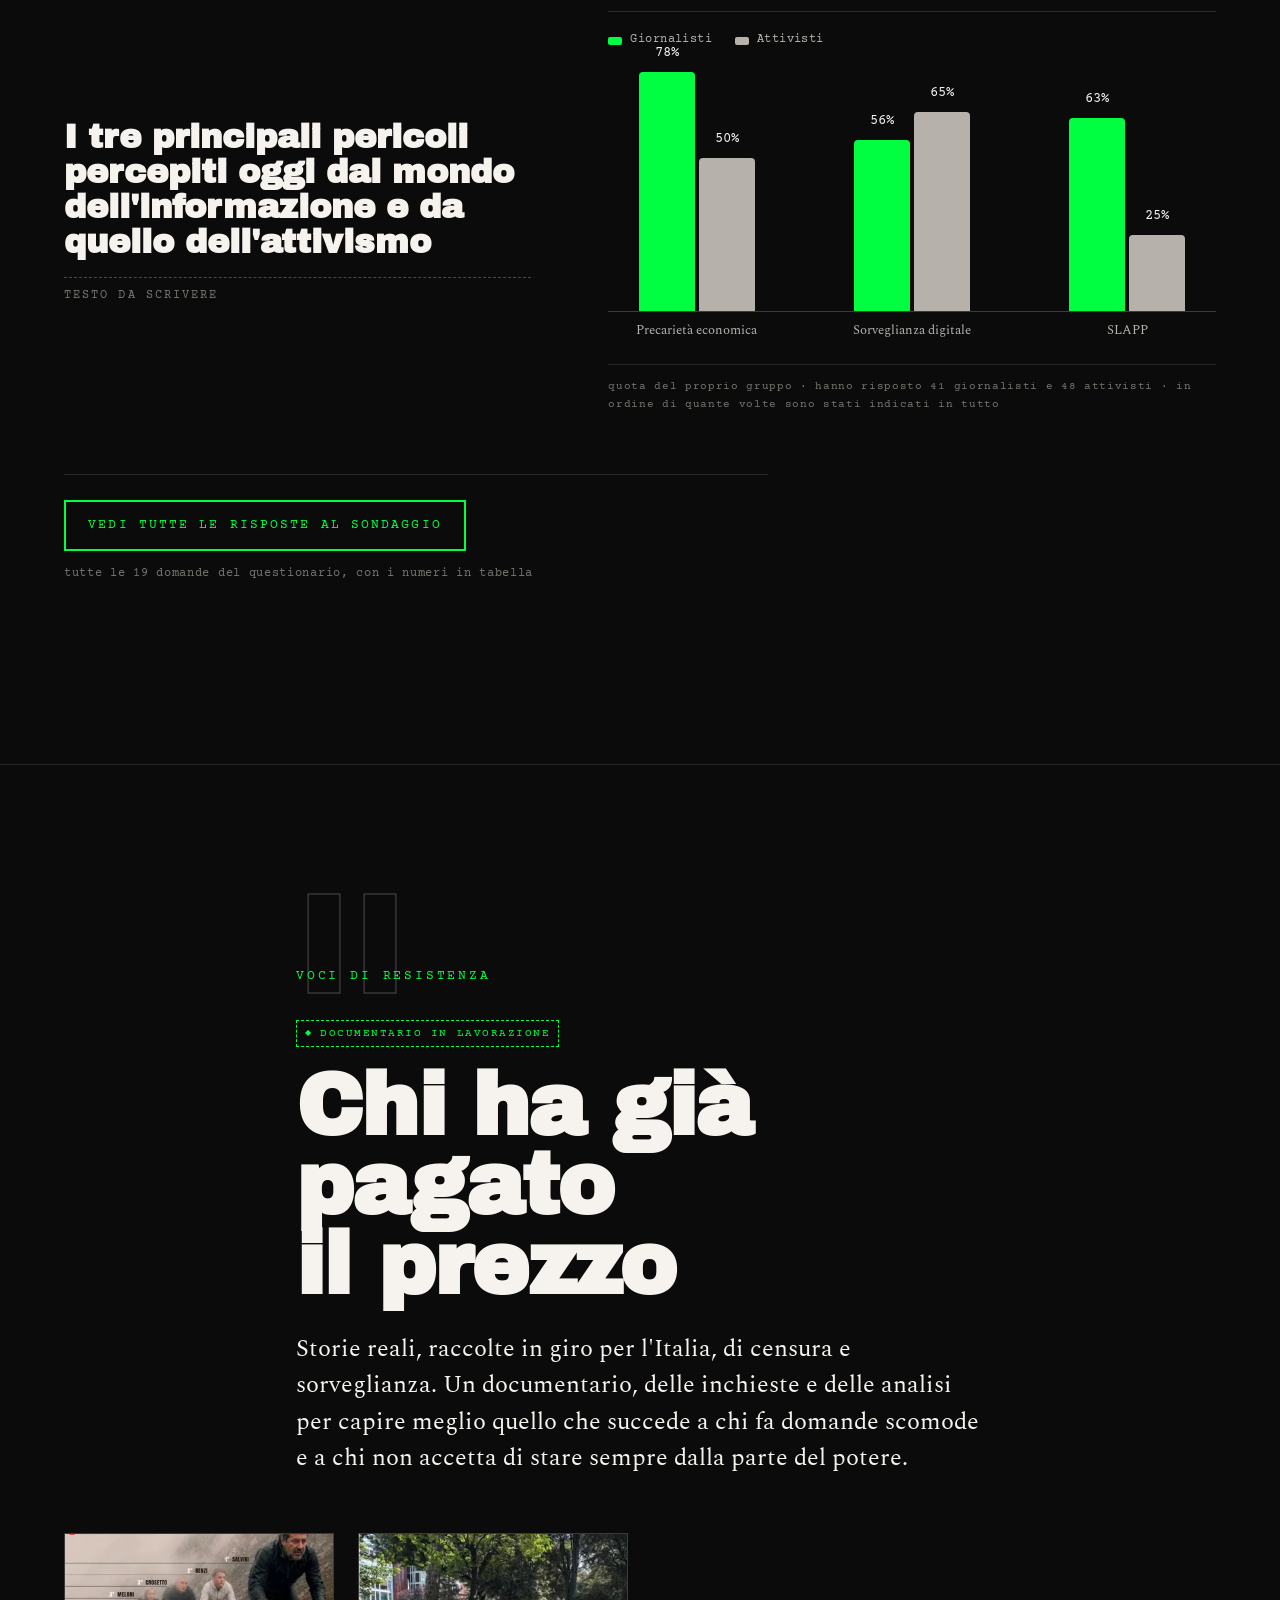
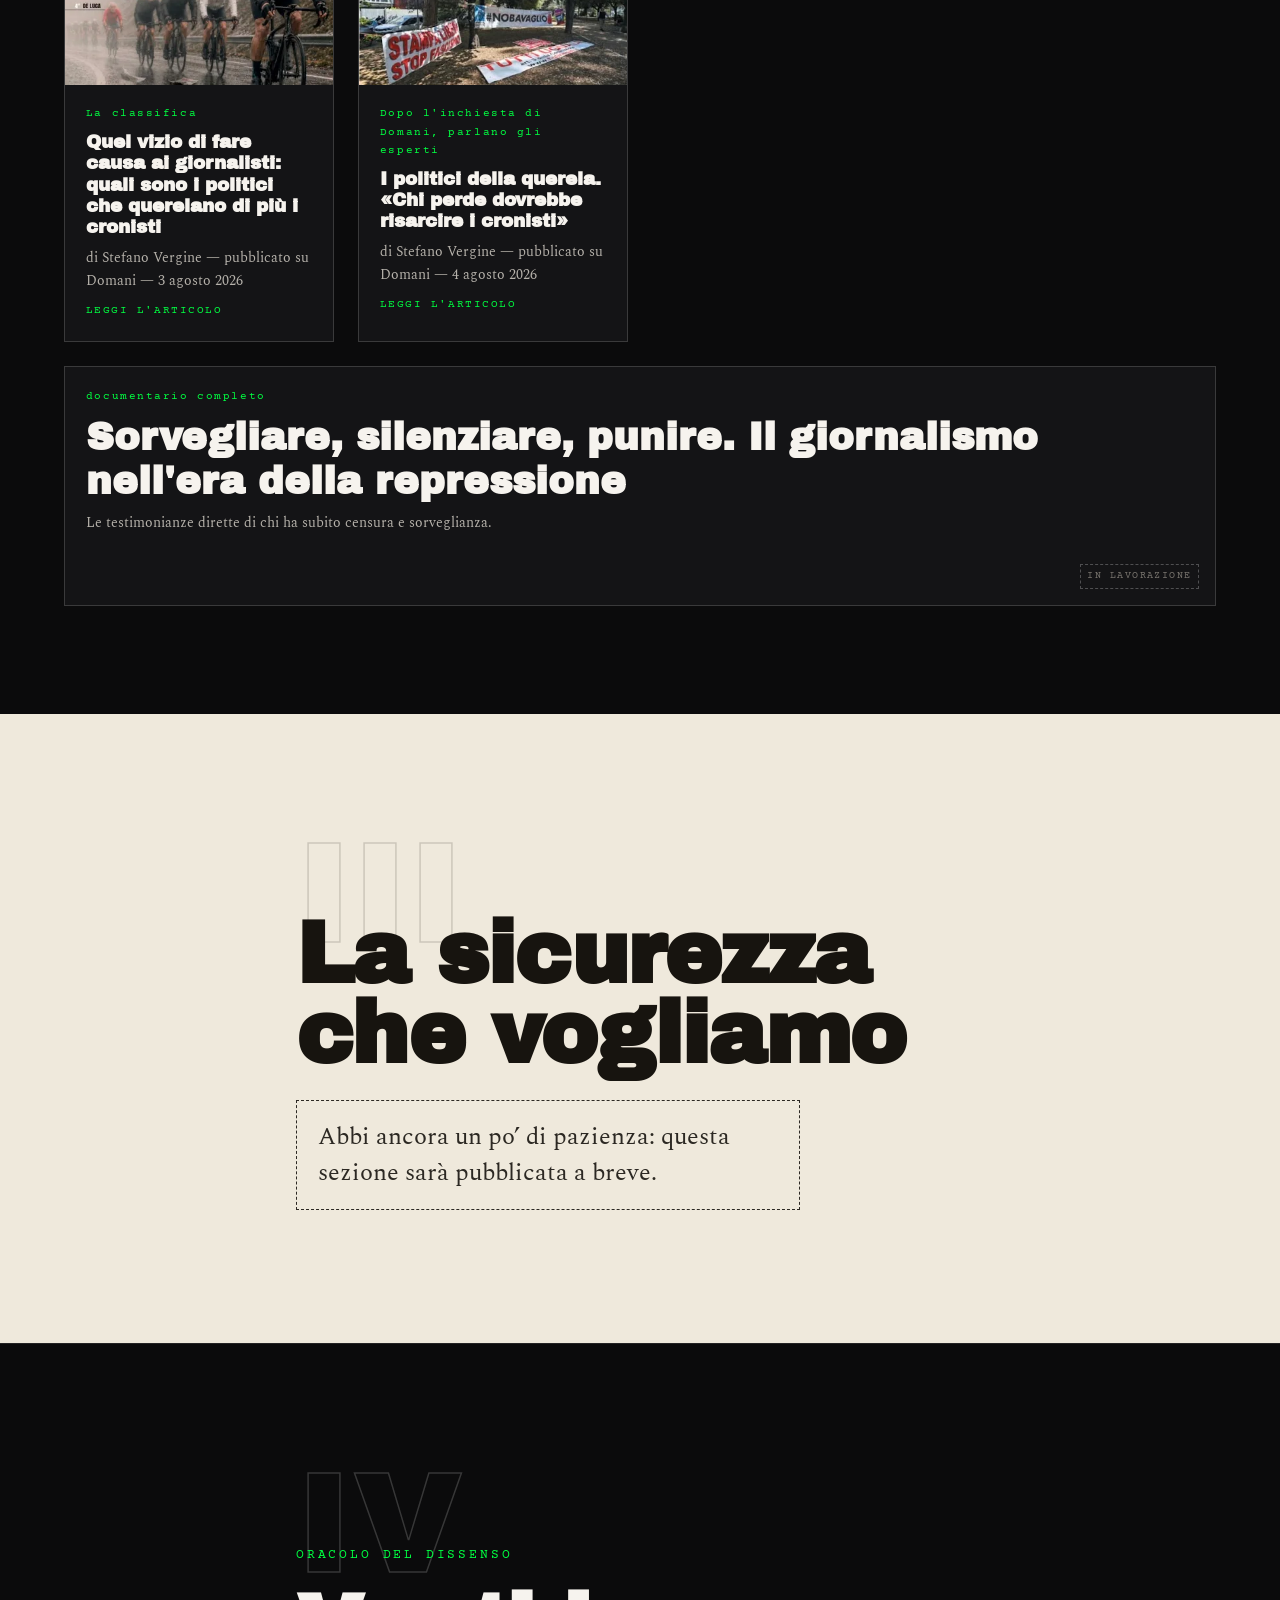
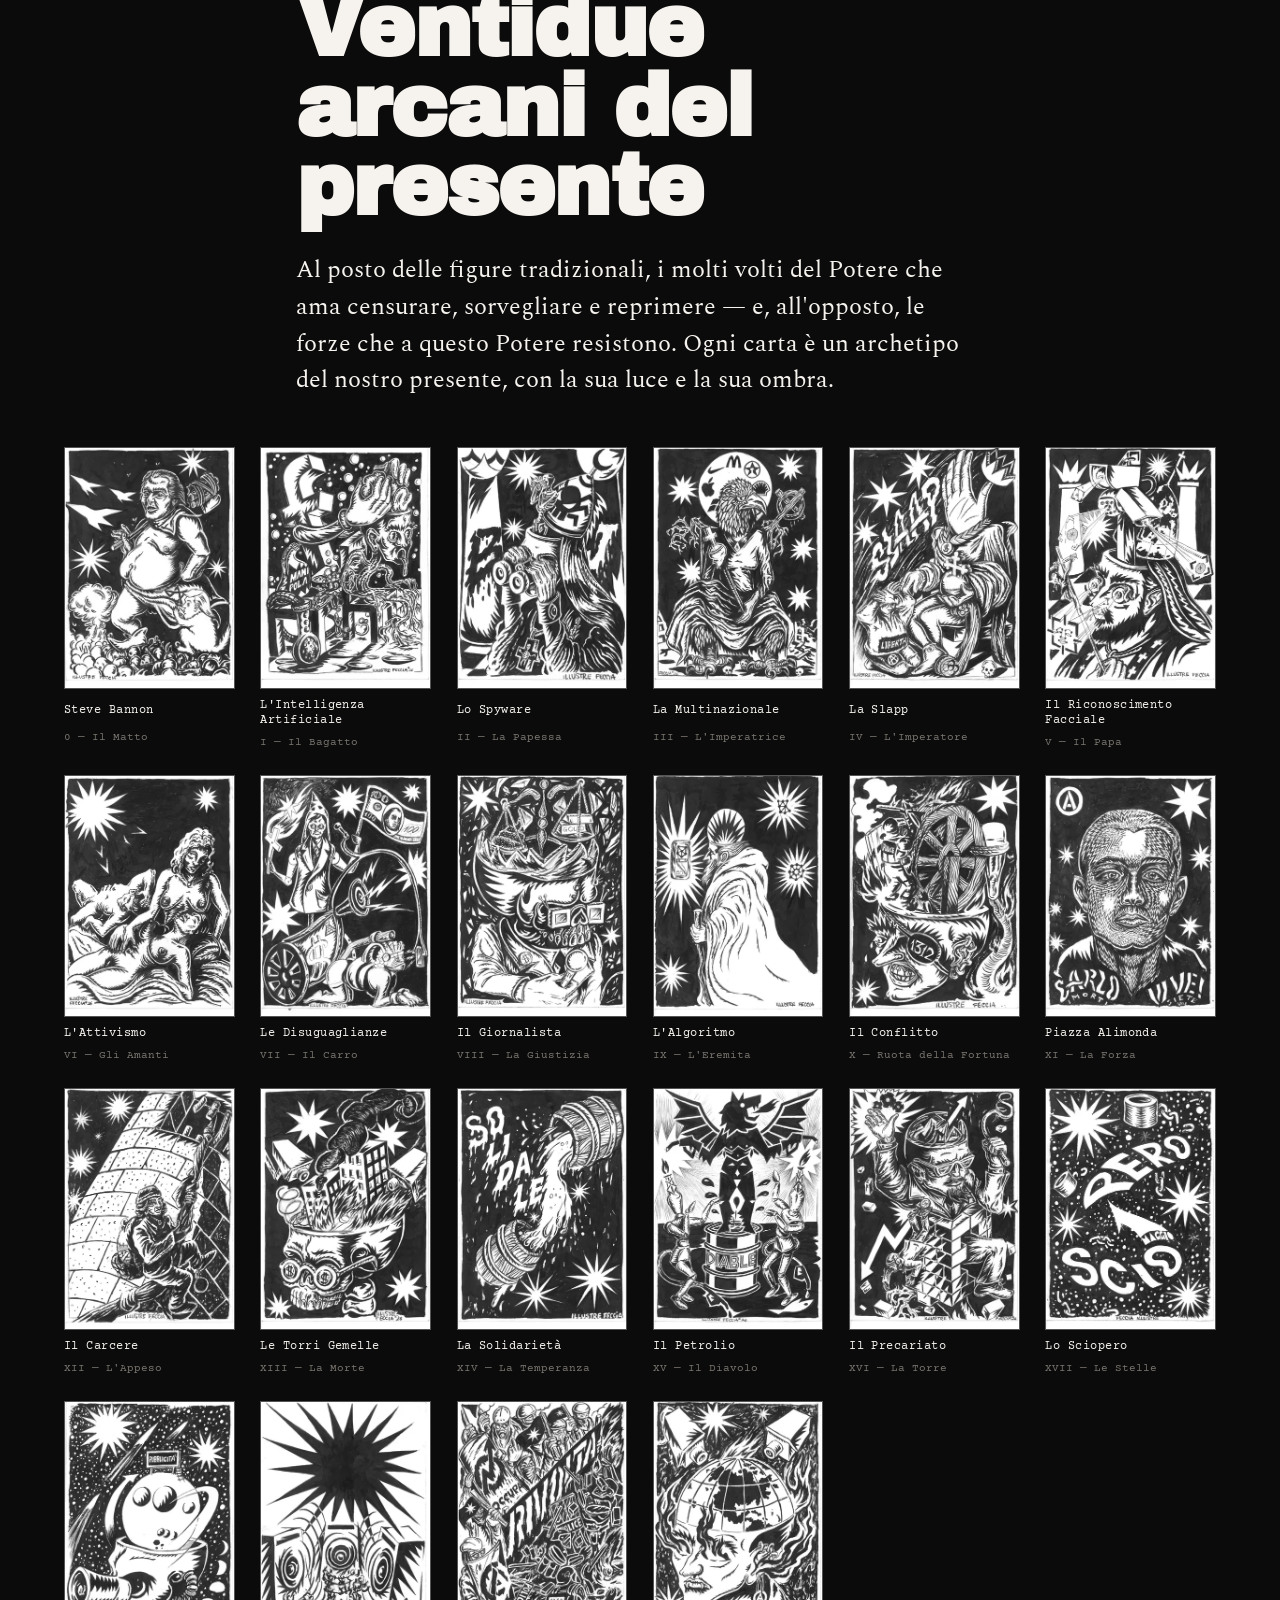
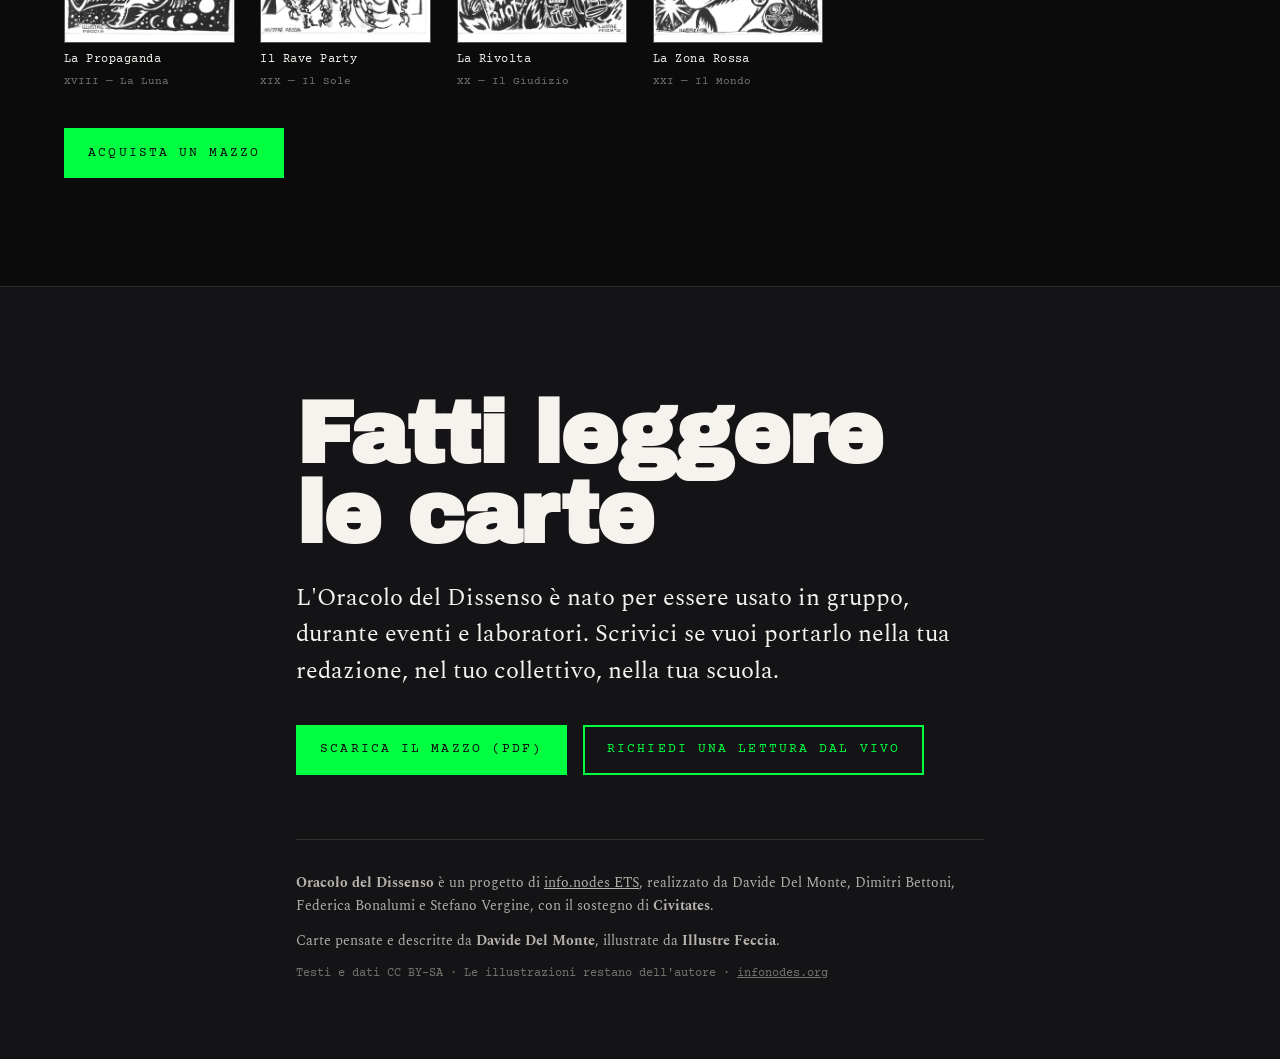
==== commit 82930943: "Aggiorna il sito — 06/11/2026 10:02" ====
--- a/index.html
+++ b/index.html
@@ -12,7 +12,7 @@
 <link rel="preconnect" href="https://fonts.googleapis.com">
 <link rel="preconnect" href="https://fonts.gstatic.com" crossorigin>
 <link href="https://fonts.googleapis.com/css2?family=Archivo+Black&family=Spectral:ital,wght@0,400;0,600;1,400&family=Courier+Prime:ital,wght@0,400;0,700;1,400&display=swap" rel="stylesheet">
-<link rel="stylesheet" href="css/style.css?v=202611051743">
+<link rel="stylesheet" href="css/style.css?v=202611061002">
 </head>
 <body>
 
@@ -120,7 +120,7 @@
   <div class="scheda__corpo" id="scheda-corpo"></div>
 </dialog>
 
-<script src="js/grafici.js?v=202611051743"></script>
-<script src="js/oracolo.js?v=202611051743"></script>
+<script src="js/grafici.js?v=202611061002"></script>
+<script src="js/oracolo.js?v=202611061002"></script>
 </body>
 </html>
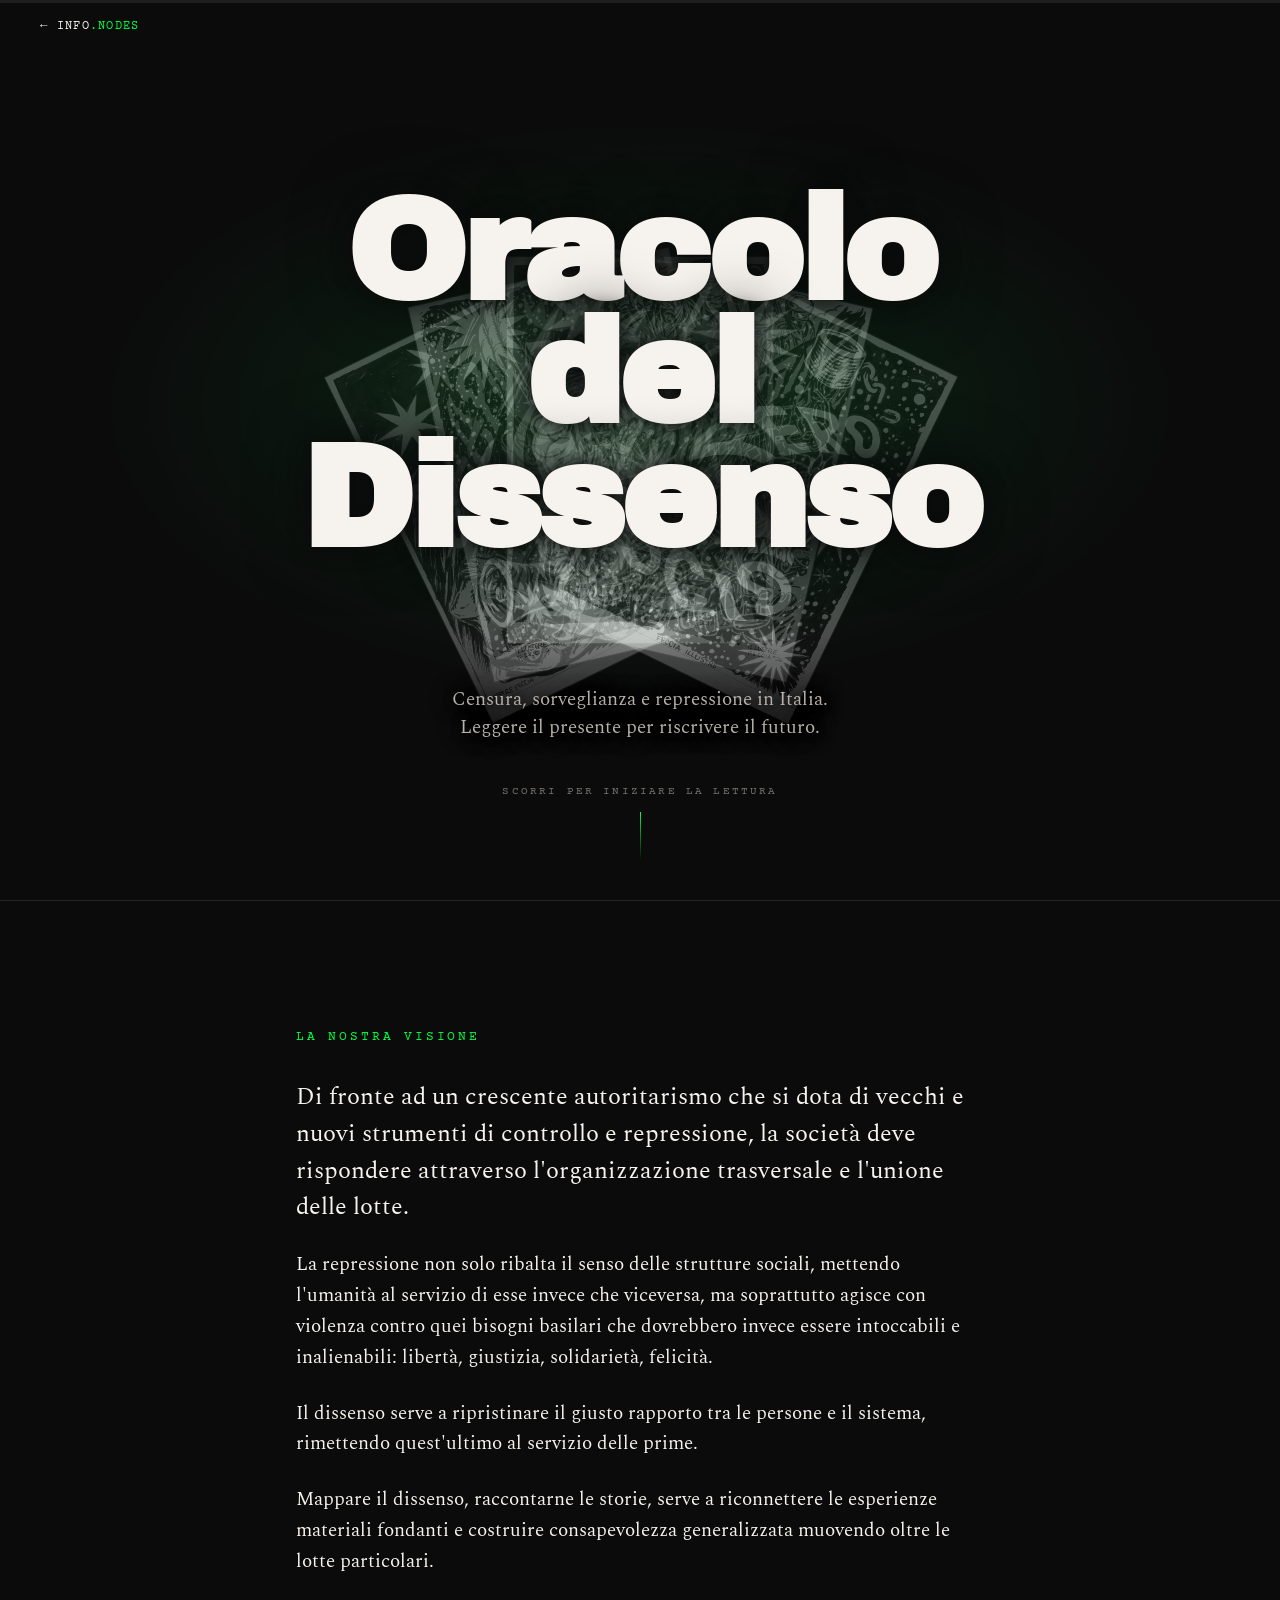
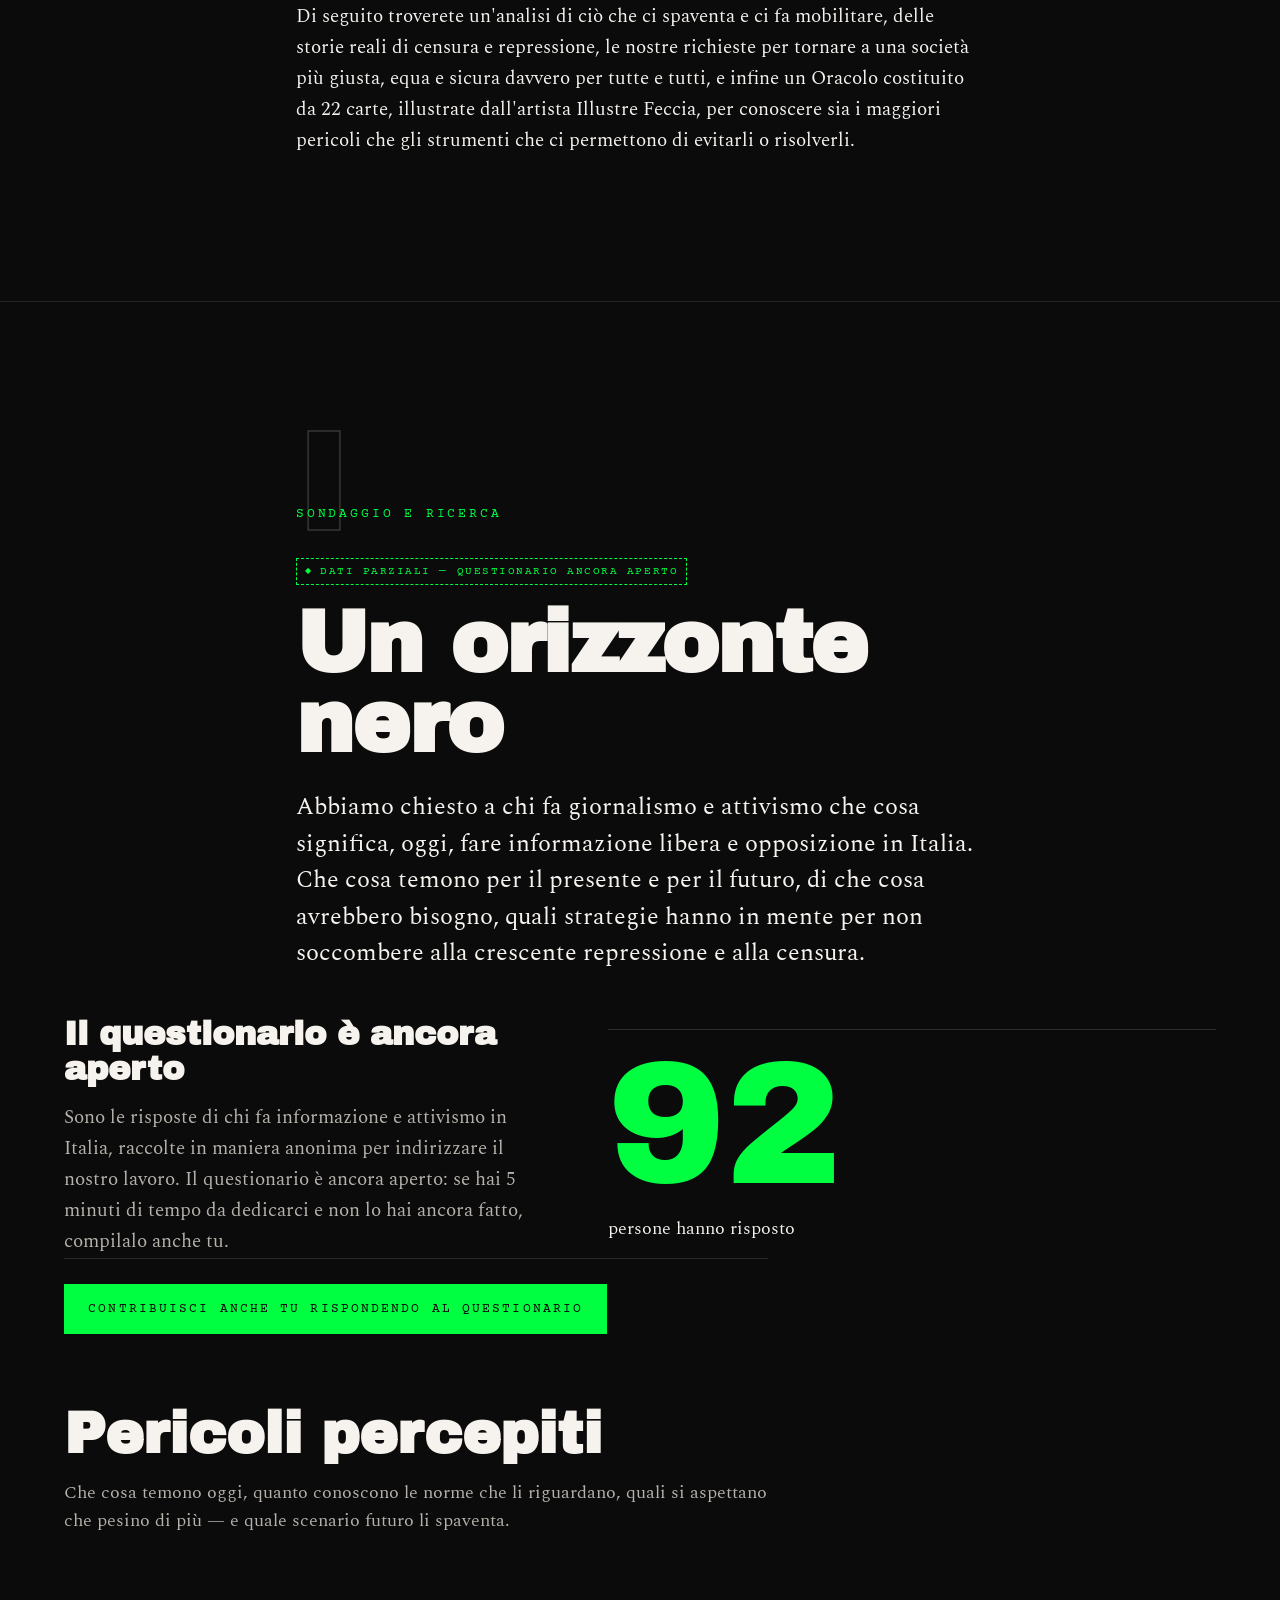
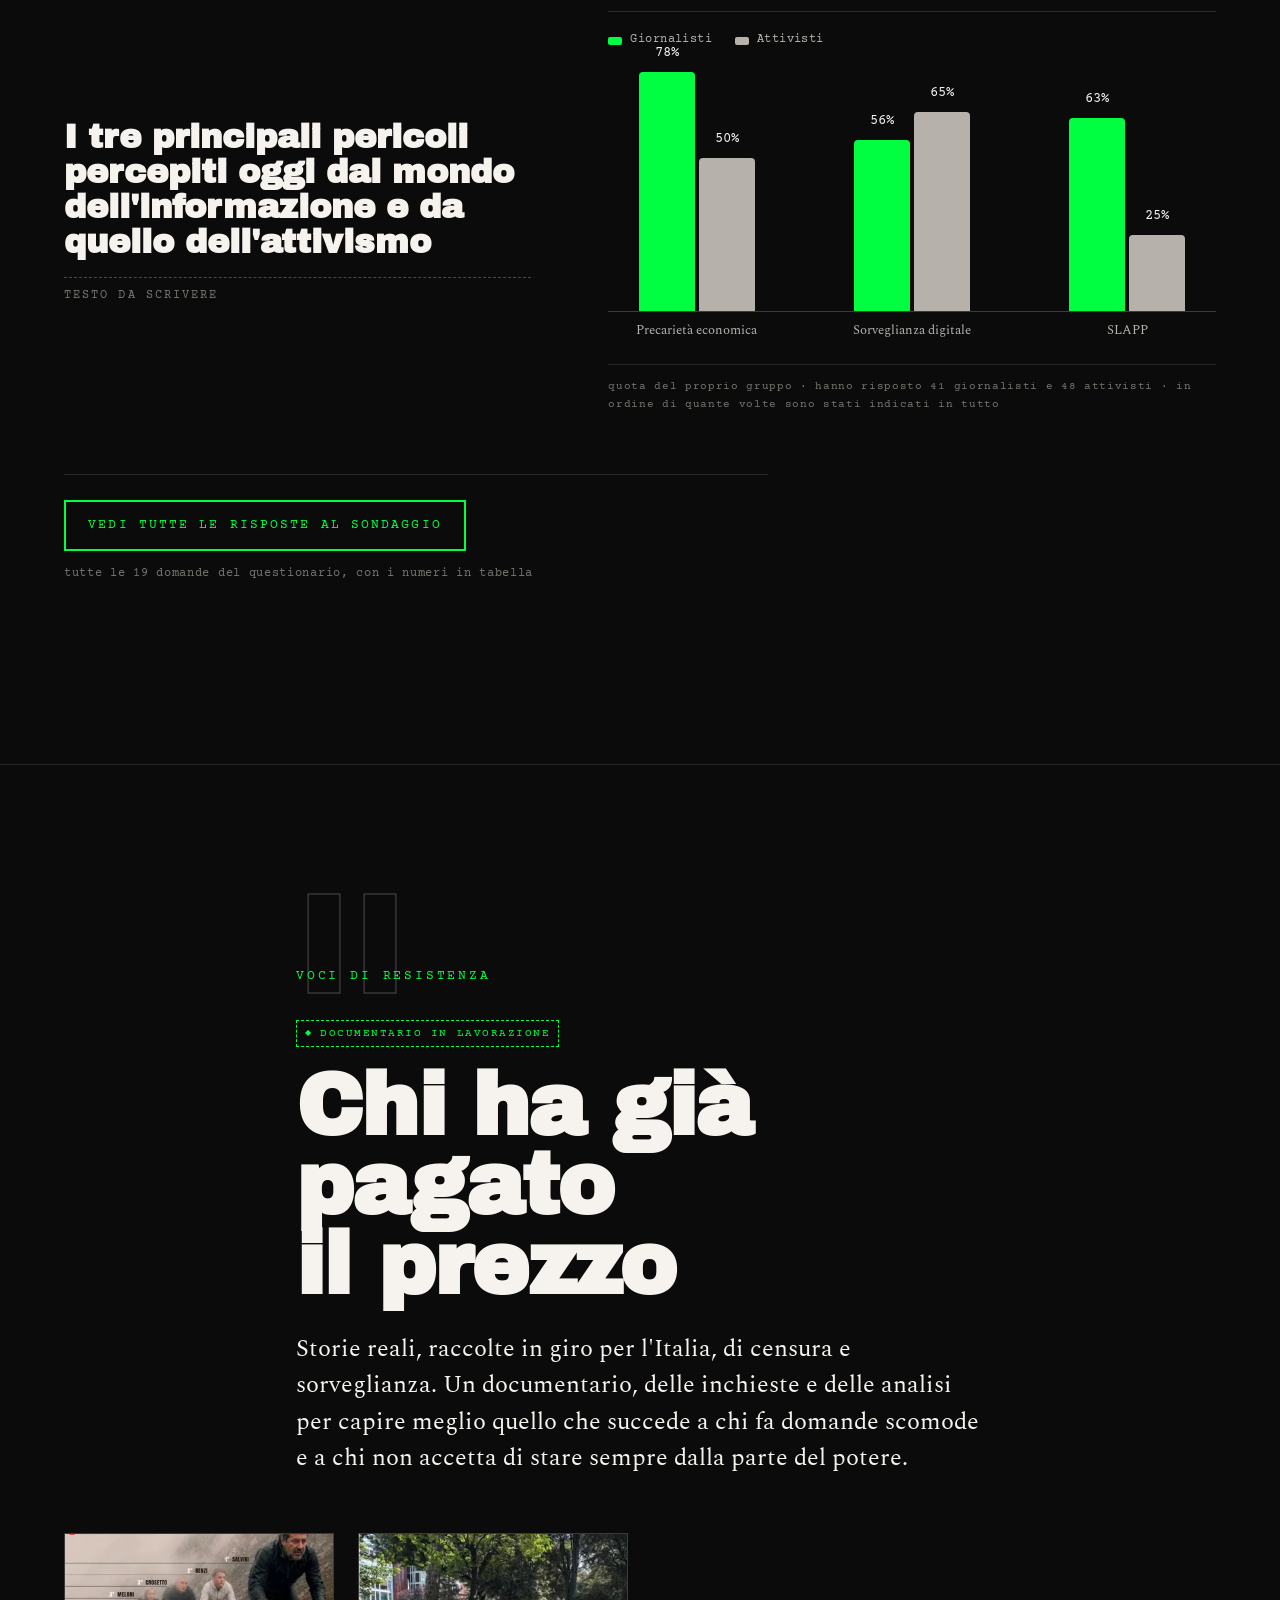
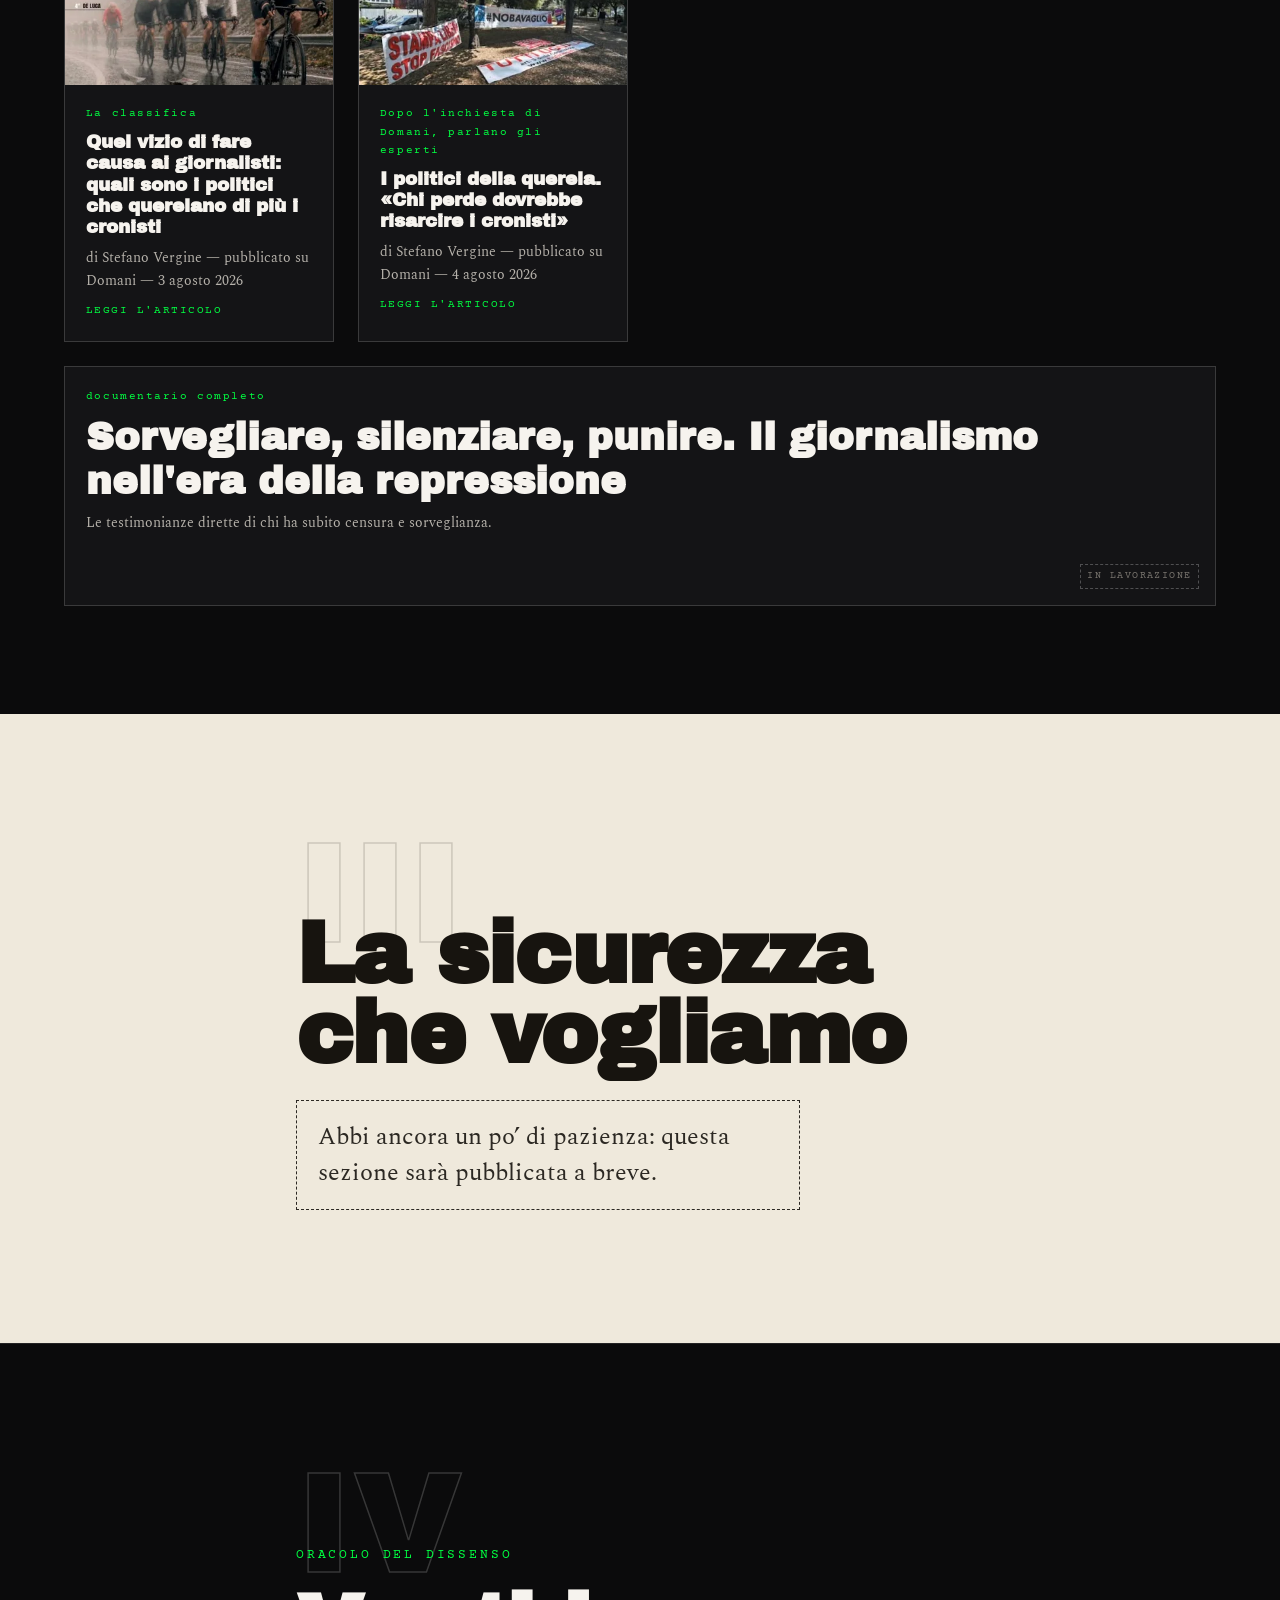
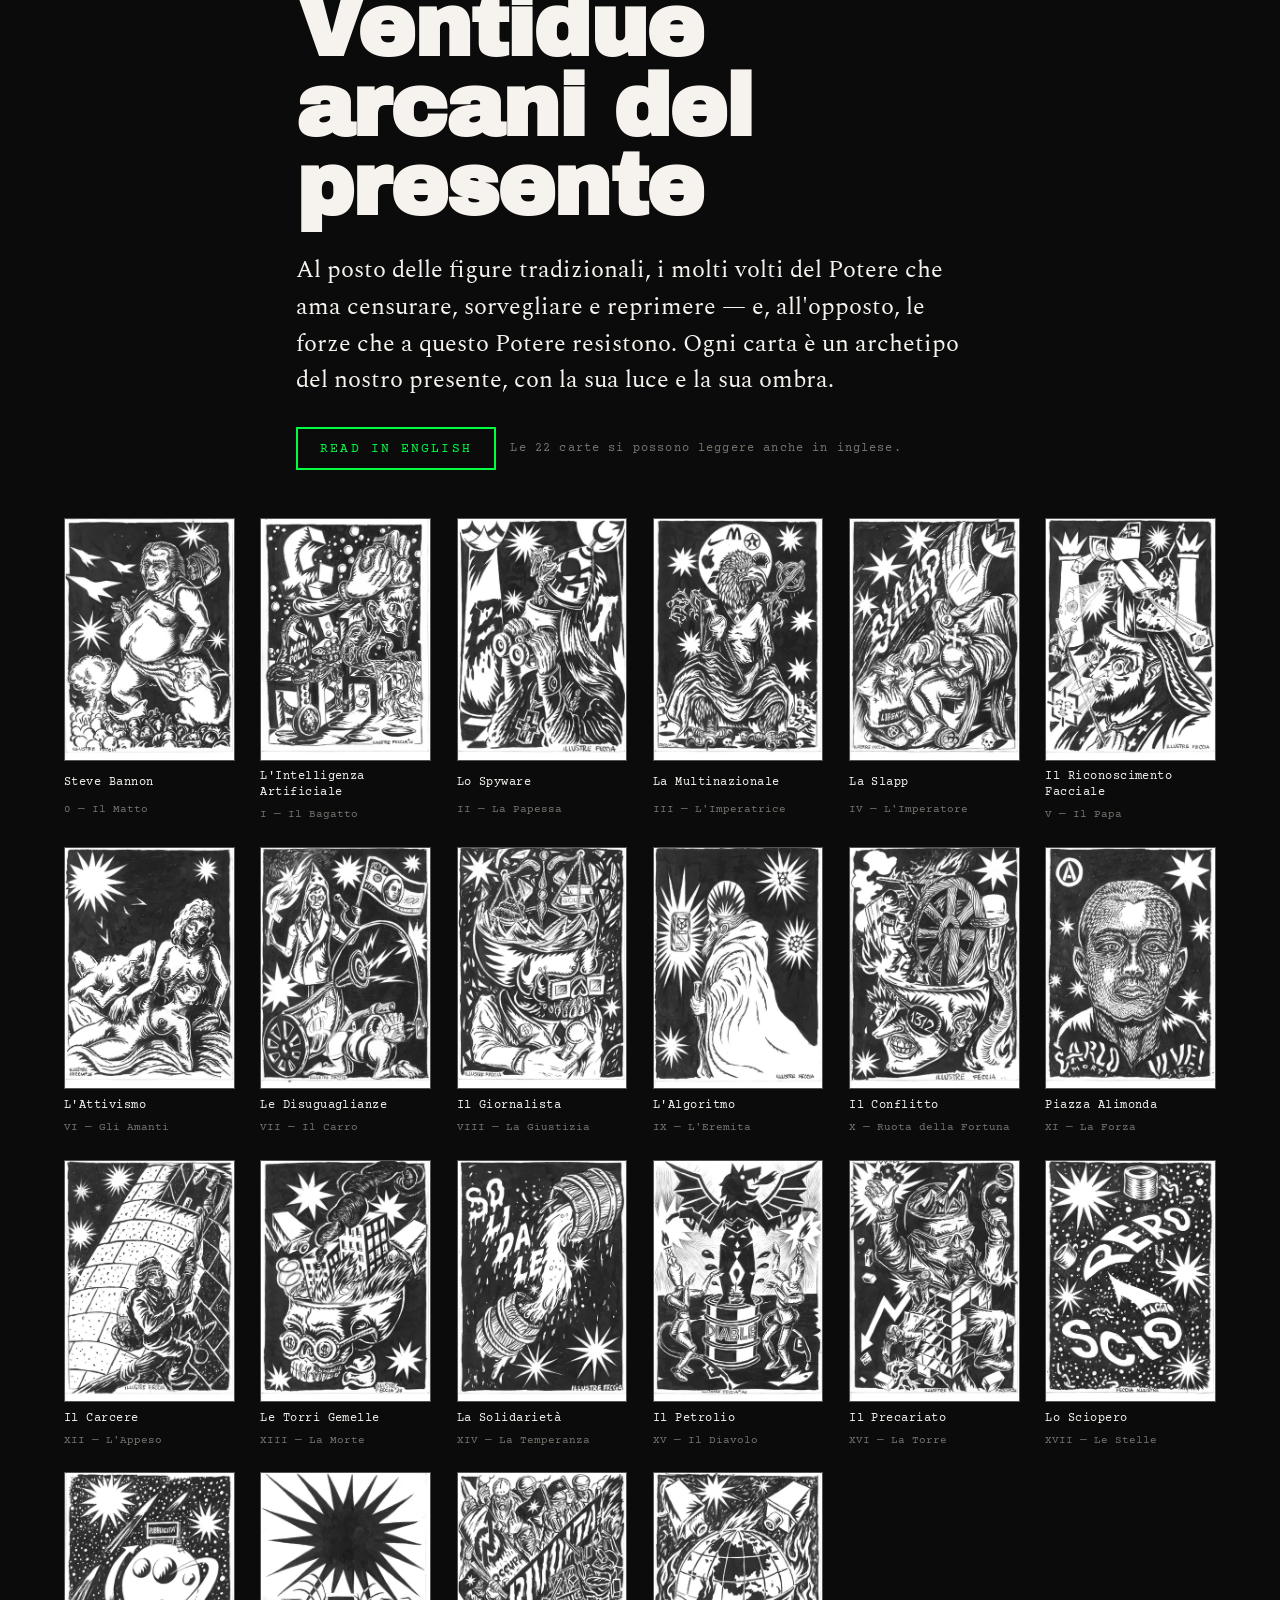
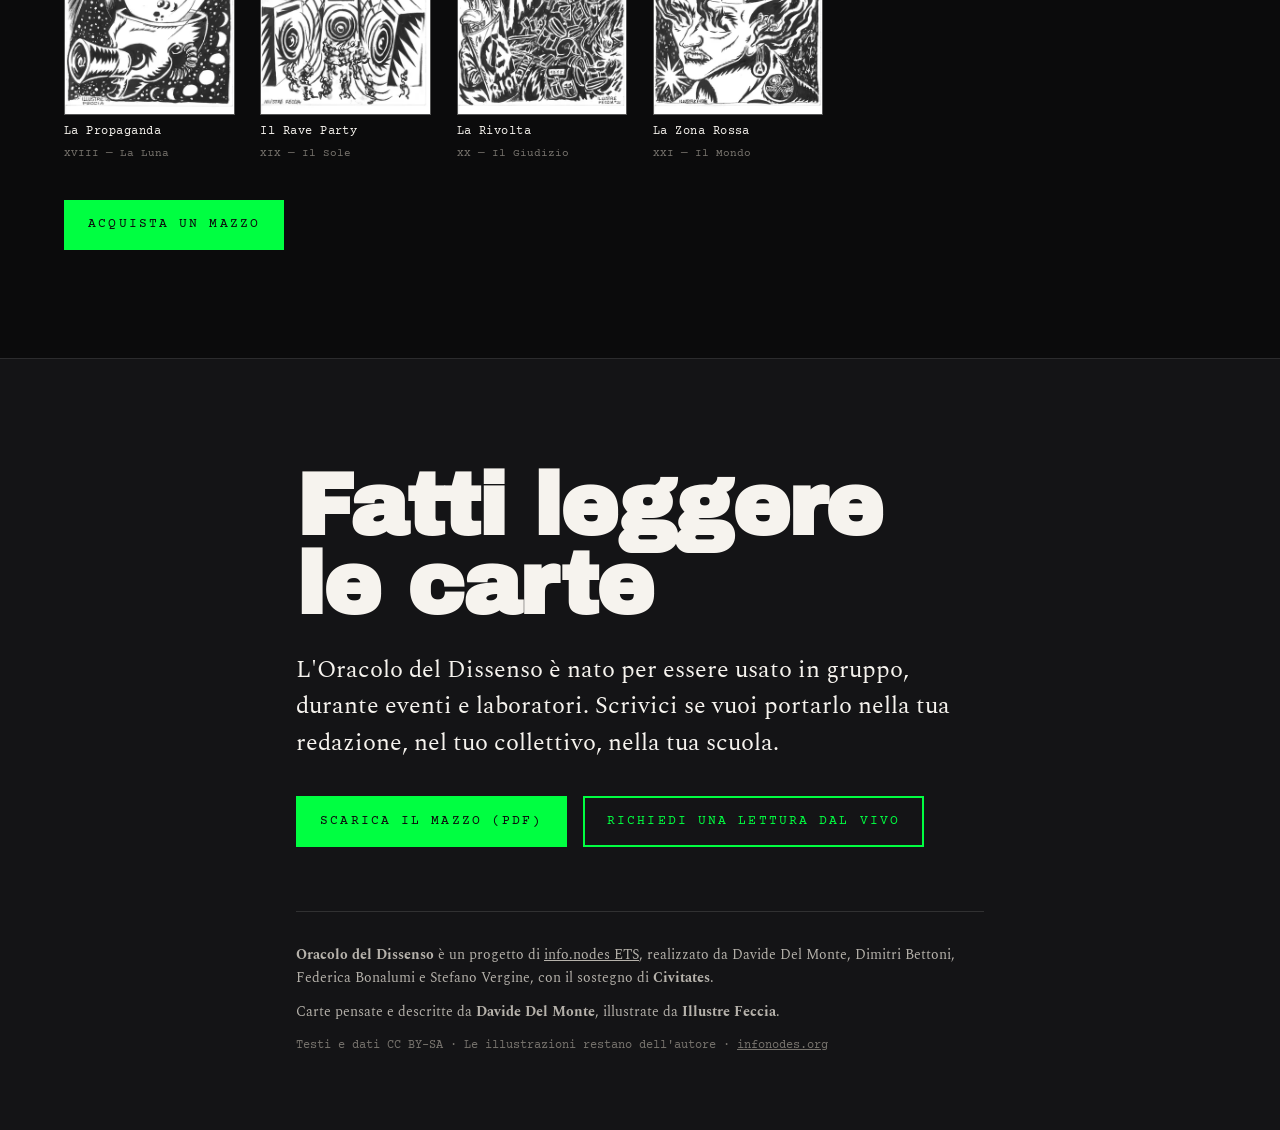
==== commit 4f3aac3d: "Aggiorna il sito — 10/11/2026 11:18" ====
--- a/index.html
+++ b/index.html
@@ -12,7 +12,7 @@
 <link rel="preconnect" href="https://fonts.googleapis.com">
 <link rel="preconnect" href="https://fonts.gstatic.com" crossorigin>
 <link href="https://fonts.googleapis.com/css2?family=Archivo+Black&family=Spectral:ital,wght@0,400;0,600;1,400&family=Courier+Prime:ital,wght@0,400;0,700;1,400&display=swap" rel="stylesheet">
-<link rel="stylesheet" href="css/style.css?v=202611061002">
+<link rel="stylesheet" href="css/style.css?v=202611101118">
 </head>
 <body>
 
@@ -120,7 +120,7 @@
   <div class="scheda__corpo" id="scheda-corpo"></div>
 </dialog>
 
-<script src="js/grafici.js?v=202611061002"></script>
-<script src="js/oracolo.js?v=202611061002"></script>
+<script src="js/grafici.js?v=202611101118"></script>
+<script src="js/oracolo.js?v=202611101118"></script>
 </body>
 </html>
--- a/css/style.css
+++ b/css/style.css
@@ -1290,26 +1290,52 @@
   pointer-events: none; font-size: .78rem;
 }
 
-/* Sul telefono la pagina serve a un'altra cosa: agli incontri si porge il
-   telefono a chi vuole il mazzo, e quella persona deve poter pagare senza
-   scorrere due schermate. Quindi prima il prezzo e il pagamento, poi il
-   racconto — e la carta si fa piu' piccola, perche' chi e' li' il mazzo ce
-   l'ha gia' davanti. Su schermo grande resta tutto com'era. */
+/* Sul telefono l'ordine dei blocchi è lo stesso dello schermo grande (scatola →
+   dove vanno i soldi → prezzo → come si acquista): il racconto prima, poi la
+   richiesta di soldi. Cambia solo la carta, che scende sotto il testo e si fa
+   più piccola, perché su un telefono quei 270 pixel di immagine allontanavano
+   il contenuto. */
 @media (max-width: 760px) {
   .acquista { padding-top: 4.2rem; }   /* lascia respiro a «← info.nodes» */
   .acquista__testata { margin-bottom: 1.5rem; }
   .acquista__griglia { grid-template-columns: 1fr; gap: 1.6rem; }
-  /* la carta scende sotto il testo: chi e' davanti a noi il mazzo ce l'ha in
-     mano, e quei 270 pixel di immagine allontanavano il tasto per pagare */
   .acquista__testo   { order: 1; display: flex; flex-direction: column; }
   .acquista__figura  {
     order: 2; position: static; max-width: 190px;
     margin-inline: auto; margin-top: 1rem;
   }
-  .acquista__blocco--prezzo   { order: 1; margin-bottom: 1.4rem; }
-  .acquista__blocco--acquisto { order: 2; }
-  .acquista__blocco--scatola  { order: 3; }
-  .acquista__blocco--soldi    { order: 4; }
+  .acquista__blocco--scatola  { order: 1; }
+  .acquista__blocco--soldi    { order: 2; }
+  .acquista__blocco--prezzo   { order: 3; margin-bottom: 1.4rem; }
+  .acquista__blocco--acquisto { order: 4; }
+}
+
+/* Riquadro d'avviso: una nota in evidenza (es. tempi del preordine), filo
+   verde a sinistra su fondo appena tinto. Usato su acquista.html e grazie.html. */
+.avviso {
+  margin: 0 0 1.4rem;
+  padding: 1rem 1.2rem;
+  border-left: 2px solid var(--verde);
+  background: var(--verde-op);
+  font-size: .98rem;
+  line-height: 1.6;
+}
+.avviso strong { color: var(--verde-2); }
+
+/* ============================================================
+   PAGINA «GRAZIE» — dove il pulsante PayPal riporta dopo il pagamento
+   ============================================================ */
+.grazie {
+  min-height: 100vh;
+  display: flex;
+  align-items: center;
+  padding: 7rem 0 4rem;
+}
+.grazie p { margin: 0 0 1.1rem; line-height: 1.65; }
+.grazie .lead { margin-bottom: 1.6rem; }
+.grazie__azioni { margin-top: 2rem; }
+@media (max-width: 760px) {
+  .grazie { padding-top: 5rem; min-height: 0; }   /* respiro per «← info.nodes» */
 }
 
 /* ============================================================
@@ -1506,6 +1532,19 @@
   background: var(--verde); color: var(--nero); border: 0; cursor: pointer;
 }
 @media (max-width: 700px) { .scheda__corpo { grid-template-columns: 1fr; } }
+
+/* il tasto che passa all'inglese: sotto l'introduzione del mazzo e dentro la
+   scheda di ogni carta. Discreto — è un'alternativa, non l'azione principale */
+.mazzo__lingua {
+  display: flex; align-items: center; gap: .9rem; flex-wrap: wrap;
+  margin: 1.8rem 0 0;
+}
+.mazzo__lingua span {
+  font-family: var(--mono); font-size: .72rem; letter-spacing: .1em;
+  color: var(--bianco-3);
+}
+.scheda__lingua { margin-left: auto; }
+@media (max-width: 560px) { .scheda__lingua { margin-left: 0; } }
 
 /* ============================================================
    PAGINA DEL SOLO DECRETO (decreto.html)
